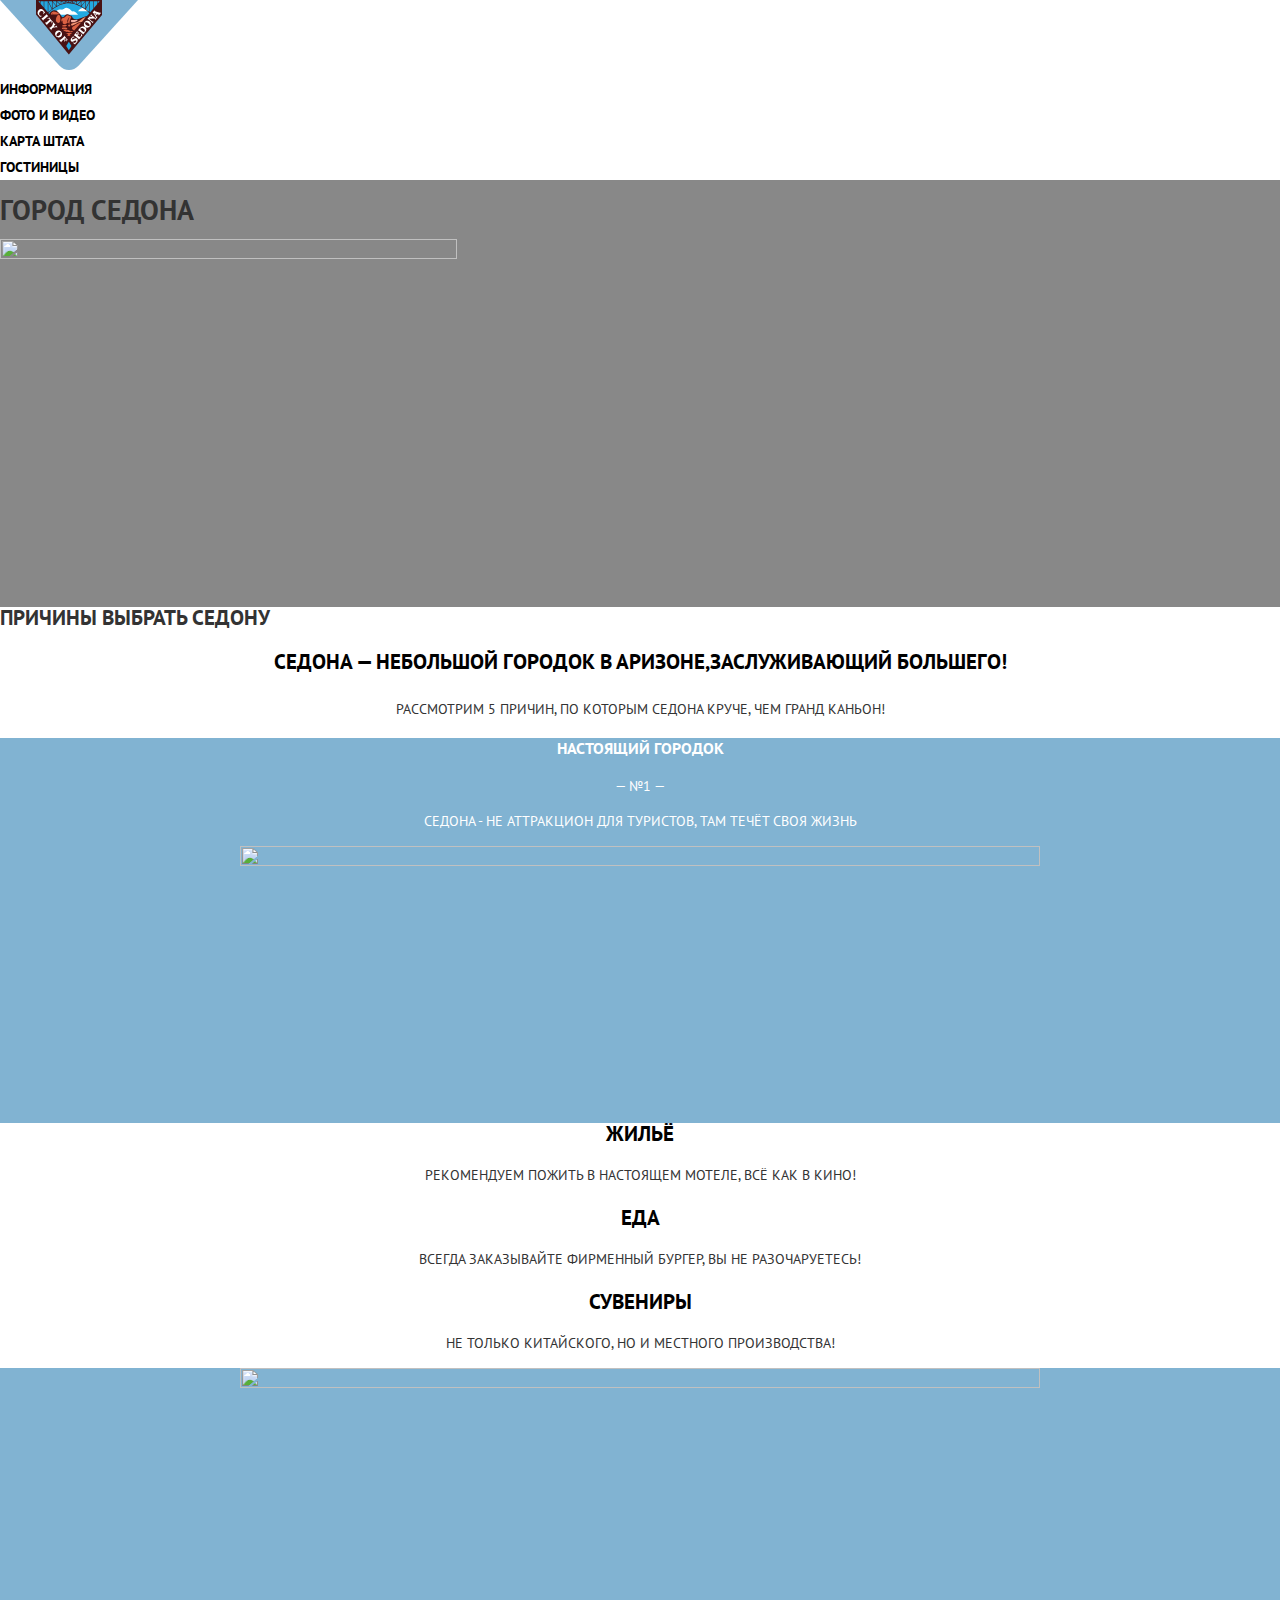
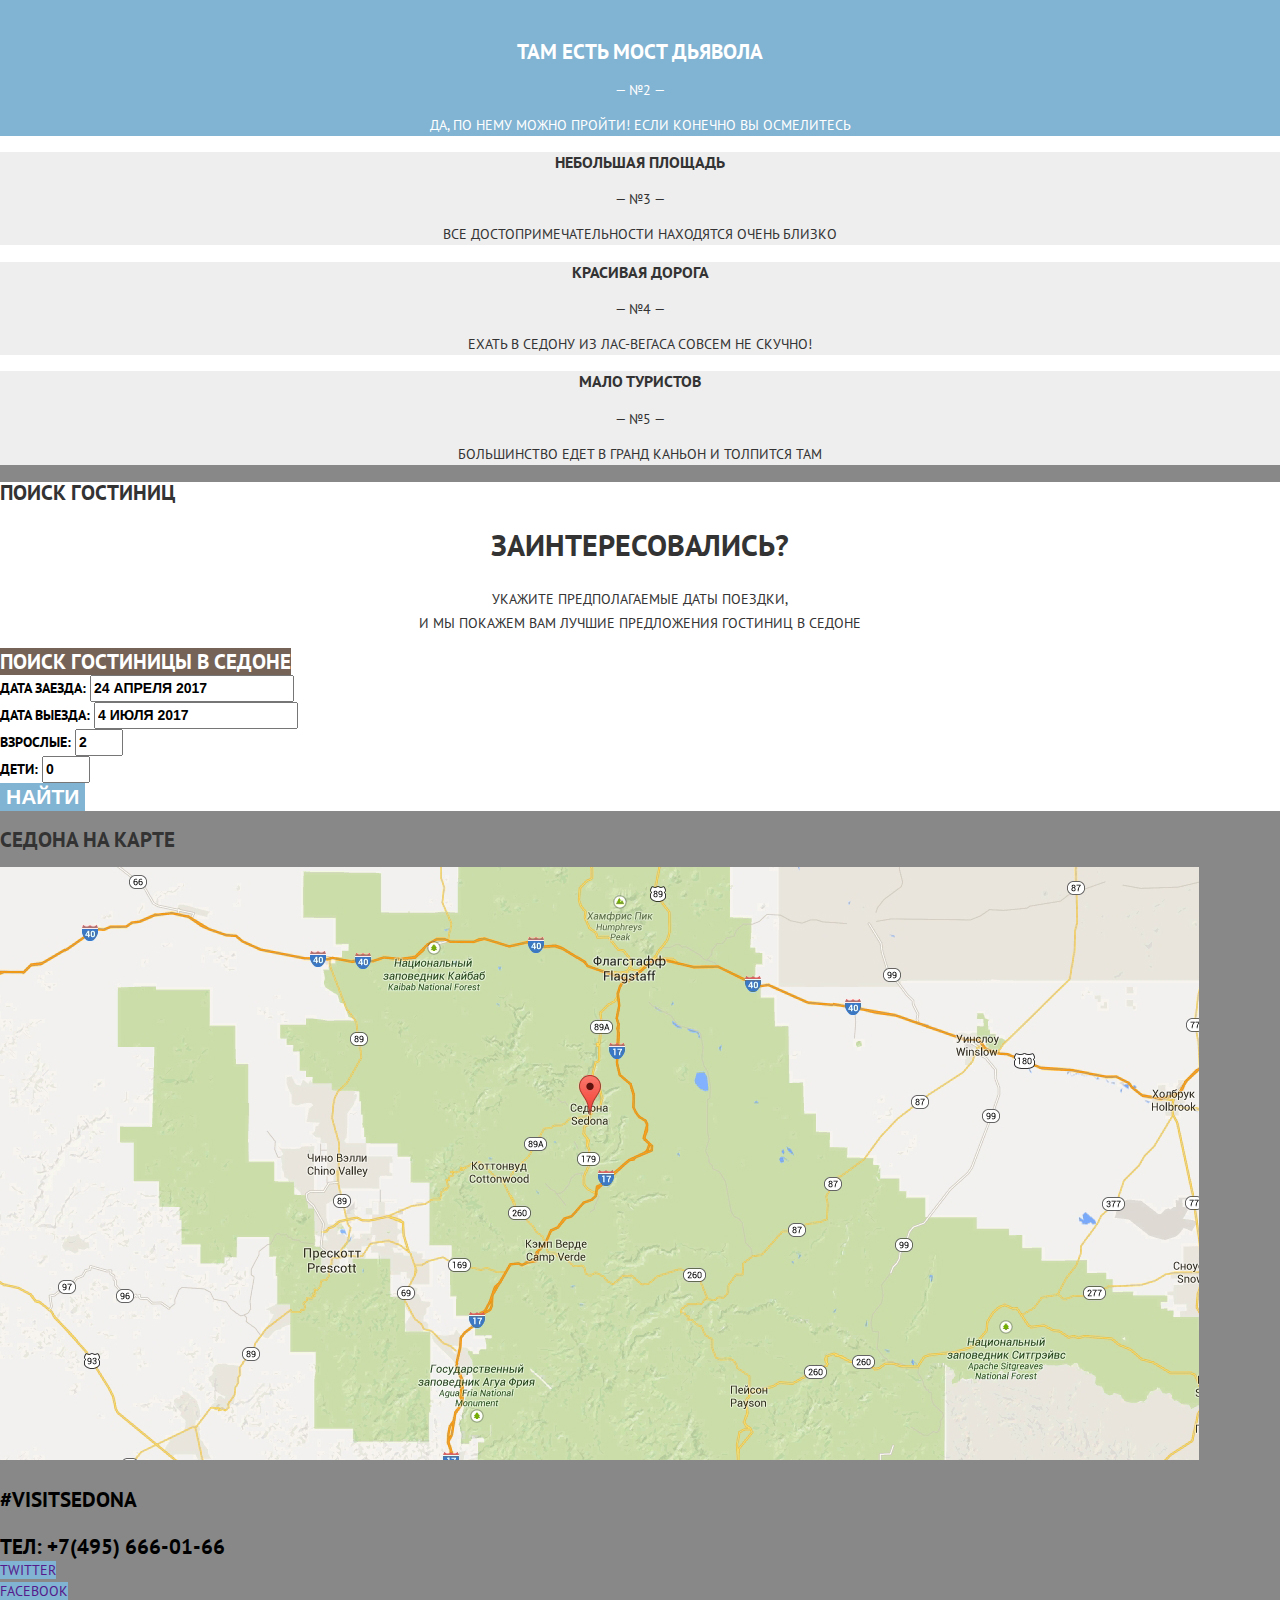
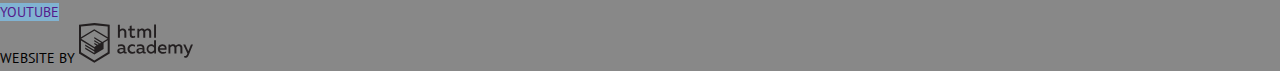
==== index.html @ 480d40ee "Init repo" ====
<!DOCTYPE html>
<html lang="ru">

<head>
  <meta charset="UTF-8">
  <meta name="viewport" content="width=device-width, initial-scale=1.0">
  <title>Sedona</title>
  <link href="https://fonts.googleapis.com/css2?family=PT+Sans:wght@400;700&display=swap" rel="stylesheet">
  <link rel="stylesheet" href="css/style.css">
</head>

<body>
  <header class="header">
    <a class="header__logo">
      <img src="img/logo.svg" width="138" height="70" alt="Sedona">
    </a>
    <nav class="main-nav">
      <ul class="main-nav__list main-nav__list--left">
        <li class="main-nav__item"><a href="#" class="main-nav__link">Информация</a></li>
        <li class="main-nav__item"><a href="#" class="main-nav__link">Фото и видео</a></li>
      </ul>
      <ul class="main-nav__list main-nav__list--right">
        <li class="main-nav__item"><a href="#" class="main-nav__link">Карта штата</a></li>
        <li class="main-nav__item"><a href="hotels.html" class="main-nav__link">Гостиницы</a></li>
      </ul>
    </nav>
  </header>
  <main>
    <section class="hero">
      <h1>Город Седона</h1>
      <img src="" width="457" height="351" alt="">
    </section>
    <section class="features">
      <h2>Причины выбрать Седону</h2>
      <p class="feature__slogan"><b>Седона — небольшой городок в Аризоне,заслуживающий большего!</b></p>
      <p class="feature__sub-slogan">Рассмотрим 5 причин, по которым Седона круче, чем гранд каньон!</p>
      <ol class="features__list">
        <li class="feature__item feature__item--blue">
          <div class="feature__descr">
            <h3 class="feature__title">Настоящий городок</h3>
            <p class="feature__text">— №1 —</p>
            <p class="feature__text">Седона - не аттракцион для туристов, там течёт своя жизнь</p>
          </div>
          <img class="feature__image" src="" width="800" height="256" alt="">
          <ul class="advantages__list">
            <li class="advantage__item">
              <h3 class="advantage__title">Жильё</h3>
              <p class="advantage__text">Рекомендуем пожить в настоящем мотеле, всё как в кино!</p>
            </li>
            <li class="advantage__item">
              <h3 class="advantage__title">Еда</h3>
              <p class="advantage__text">Всегда заказывайте фирменный бургер, вы не разочаруетесь!</p>
            </li>
            <li class="advantage__item">
              <h3 class="advantage__title">Сувениры</h3>
              <p class="advantage__text">Не только китайского, но и местного производства!</p>
            </li>
          </ul>
        </li>
        <li class="feature__item feature__item--blue">
          <img class="card__image" src="" width="800" height="256" alt="">
          <div class="card__descr">
            <h2 class="card__title">Там есть Мост дьявола</h2>
            <p class="card__text">— №2 —</p>
            <p class="card__text">Да, по нему можно пройти! Если конечно вы осмелитесь</p>
          </div>
        </li>
        <li class="feature__item feature__item--grey">
          <h3 class="card__title">небольшая площадь</h3>
          <p class="card__text">— №3 —</p>
          <p class="card__text">все достопримечательности находятся очень близко</p>
        </li>
        <li class="feature__item feature__item--grey">
          <h3 class="card__title">красивая дорога</h3>
          <p class="card__text">— №4 —</p>
          <p class="card__text">ехать в седону из лас-вегаса совсем не скучно!</p>
        </li>
        <li class="feature__item feature__item--grey">
          <h3 class="card__title">мало туристов</h3>
          <p class="card__text">— №5 —</p>
          <p class="card__text">большинство едет в гранд каньон и толпится там</p>
        </li>
      </ol>
    </section>
    <section class="search">
      <h2>Поиск гостиниц</h2>
      <p class="search__title"><b>Заинтересовались?</b></p>
      <p class="search__text">
        Укажите предполагаемые даты поездки, <br>
        и мы покажем вам лучшие предложения гостиниц в седоне
      </p>
      <a class="button button--search button--brown" href="">ПОИСК ГОСТИНИЦЫ В седоне</a>
      <form class="search__form" action="/">
        <div class="search__row">
          <label class="search__label" for="arrive">Дата заезда:</label>
          <input class="search__field" type="text" name="arrive" id="date-arrive" placeholder="24 апреля 2017">
        </div>
        <div class="search__row">
          <label class="search__label" for="departure">Дата выезда:</label>
          <input class="search__field" type="text" name="date-departure" id="departure" placeholder="4 июля 2017">
        </div>
        <div class="search__row">
          <div class="search__alder">
            <label class="search__label" for="alder">Взрослые:</label>
            <input class="search__field" type="number" name="count-alder" id="alder" min="0" max="5" value="2">
          </div>
          <div class="search__child">
            <label class="search__label" for="child">Дети:</label>
            <input class="search__field" type="number" name="count-child" id="child" min="0" max="5" value="0">
          </div>
        </div>
        <button class="button button--submit button--blue" type="submit">НАЙТИ</button>
      </form>
    </section>
    <section class="map">
      <h2>Седона на карте</h2>
      <img src="img/map.jpg" width="1199" height="593" alt="Седона на карте">
    </section>
  </main>
  <footer class="footer">
    <div class="contacts">
      <p>#visitSEDONA</p>
      <a class="contact__phone" href="tel:+74956660166">ТЕЛ: +7(495) 666-01-66</a>
    </div>
    <ul class="social">
      <li class="social__item"><a href="" class="social__link">Twitter</a></li>
      <li class="social__item"><a href="" class="social__link">Facebook</a></li>
      <li class="social__item"><a href="" class="social__link">Youtube</a></li>
    </ul>
    <div class="copyright">
      <span>Website by</span>
      <a href="https://htmlacademy.ru">
        <img src="img/logo-htmlacademy.svg" width="114" height="40" alt="HTML Академия">
      </a>
    </div>
  </footer>
</body>

</html>
---- css/style.css ----
:root {
    --basic-black: #000000;
    --basic-dark: #333333;
    --basic-white: #ffffff;
    --basic-blue: #81B3D2;
    --basic-grey: #eeeeee;
    --basic-light-grey: #f2f2f2;
    --basic-dark-grey: #888888;
    --basic-darken-grey: #666666;
    --basic-brown: #766357;

    --hover-brown: #604E43;
    --active-brown: #503E33;
    --hover-blue: #669EC0;
    --active-blue: #5496BD;

    --sort-grey: #CACACA;

    --opacity-white: rgba(255, 255, 255, 0.3)
}

body {
    min-width: 1200px;
    margin: 0;
    padding: 0;
    font-family: "PT Sans", sans-serif;
    font-weight: normal;
    font-size: 14px;
    line-height: 21px;
    text-transform: uppercase;
    background-color: var(--basic-dark-grey);
    color: var(--basic-dark);
}

a {
    text-decoration: none;
  }

  img {
    max-width: 100%;
    height: auto;
}

.header {
  background-color: var(--basic-white);
}

.main-nav {
  font-weight: bold;
  line-height: 26px;
}

.main-nav__list {
  margin: 0;
  padding: 0;
  list-style: none;
}

.main-nav__link {
  color: var(--basic-black);
}

.main-nav__link:hover {
  color: var(--basic-blue);
}

.main-nav__link:active {
  color: var(--basic-black);
  opacity: 0.3;
}

.main-nav__link--active {
  color: var(--basic-brown);
}

.features {
  background-color: var(--basic-white);
}

.feature__slogan {
  font-size: 21px;
  line-height: 26px;
  color: var(--basic-black);
  text-align: center;
}

.feature__sub-slogan {
  line-height: 26px;
  text-align: center;
}

.features__list {
  margin: 0;
  padding: 0;
  list-style: none;
  text-align: center;
}

.feature__item--blue {
  background-color: var(--basic-blue);
  color: var(--basic-white);
}

.advantages__list {
  margin: 0;
  padding: 0;
  list-style: none;
  background-color: var(--basic-white);
  text-align: center;
}

.advantage__title {
  font-weight: bold;
  font-size: 21px;
  line-height: 21px;
  color: var(--basic-black);
}

.advantage__text {
  color: var(--basic-dark);
}

.feature__item--grey {
  background-color: var(--basic-grey);
}

.search {
  background-color: var(--basic-white);
}

.search__title {
  font-size: 30px;
  font-weight: bold;
  font-size: 30px;
  line-height: 24px;
  text-align: center;
}

.search__text {
  line-height: 24px;
  text-align: center;
}

.button {
  font-weight: bold;
  color: var(--basic-white);
  border: none;
  cursor: pointer;
}

.button--search,
.button--submit {
  font-size: 21px;
  line-height: 26px;
}


.button--brown {
  background-color: var(--basic-brown);
}

.button--brown:hover {
  background-color: var(--hover-brown);
}

.button--brown:active {
  background-color: var(--active-brown);
  color: var(--opacity-white);
}

.button--blue {
  background-color: var(--basic-blue);
}

.button--blue:hover {
  background-color: var(--hover-blue);
}

.button--blue:active {
  background-color: var(--active-blue);
  color: var(--opacity-white);
}

.contacts {
  font-size: 21px;
  font-weight: bold;
  line-height: 26px;
  color: var(--basic-black);
}

.contact__phone {
  color: inherit;
}

.contact__phone:hover {
  color: var(--basic-blue);
}

.contact__phone:active {
  opacity: 0.3;
}

.social {
  margin: 0;
  padding: 0;
  list-style: none;
}

.social__link {
  background-color: var(--basic-blue);
}

.social__link:hover {
  background-color: var(--hover-blue);
}

.social__link:active {
  background-color: var(--active-blue);
}

.copyright {
  line-height: 26px;
  color: var(--basic-black)
}

.filter__field {
  margin: 0;
  padding: 0;
  border: none;
  color: var(--basic-white);
}

.filter__title {
  font-size: 16px;
  font-weight: bold;
}

.filter__list {
  margin: 0;
  padding: 0;
  list-style: none;
}

.filter__button {
  font: inherit;
  background: transparent;
  border: 2px solid currentColor;
  border-radius: 2px;
  text-transform: uppercase;
  color: var(--basic-white);
}

.sort {
  font-size: 12px;
  line-height: 18px;
  color: var(--basic-black);
}

.sort__result {
  font-size: 21px;
  font-weight: bold;
  line-height: 26px;
}

.sort-title {
  font-size: 12px;
  line-height: 18px;
}

.sort__list {
  margin: 0;
  padding: 0;
  list-style: none;
}

.sort__link {
  opacity: 0.3;
  color: var(--basic-black);
  border-bottom: 1px dashed var(--basic-blue);
}

.sort__link--active {
  border: none;
  color: var(--basic-blue);
  opacity: 1;
}

.sort__link:hover:not(.sort__link--active) {
  color: var(--basic-blue);
  opacity: 1;
}

.sort__link:active:not(.sort__link--active) {
  border: none;
  color: var(--basic-black);
  opacity: 1;
}

price-sort__link {
  cursor: pointer;
}

.price-sort__link--down {
  border-left: 5px solid transparent;
  border-right: 5px solid transparent;
  border-top: 10px solid var(--basic-grey);
}

.price-sort__link--up {
  border-left: 5px solid transparent;
  border-right: 5px solid transparent;
  border-bottom: 10px solid var(--basic-grey);
}

.price-sort__link--down:hover:not(.price-sort__link--active),
.price-sort__link--up:hover:not(.price-sort__link--active) {
  border-bottom-color: var(--basic-black);
  border-top-color: var(--basic-black);
}

.price-sort__link--down:active:not(.price-sort__link--active),
.price-sort__link--up:active:not(.price-sort__link--active) {
  border-bottom-color: var(--basic-blue);
  border-top-color: var(--basic-blue);
}

.price-sort__link--active {
  border-bottom-color: var(--basic-blue);
  border-top-color: var(--basic-blue);
}

.hotels__list {
  margin: 0;
  padding: 0;
  list-style: none;
}

.hotel__title {
  margin: 0;
  margin-bottom: 7px;
  font-size: 21px;
  line-height: 26px;
  color: var(--basic-black);
}

.hotel__link {
  color: inherit;
}

.hotel__link:hover {
  color: var(--basic-blue);
}

.hotel__link:active {
  color: var(--basic-black);
  opacity: 0.3;
}

.hotel__rating-number {
  background-color: var(--basic-light-grey);
  color: var(--basic-darken-grey);
}

.search__label {
  font-weight: bold;
  color: var(--basic-black);
}

.search__field,
.search__field::placeholder {
  font-size: 14px;
  line-height: 21px;
  font-weight: bold;
  text-transform: uppercase;
  color: var(--basic-black);
  opacity: 1;
}
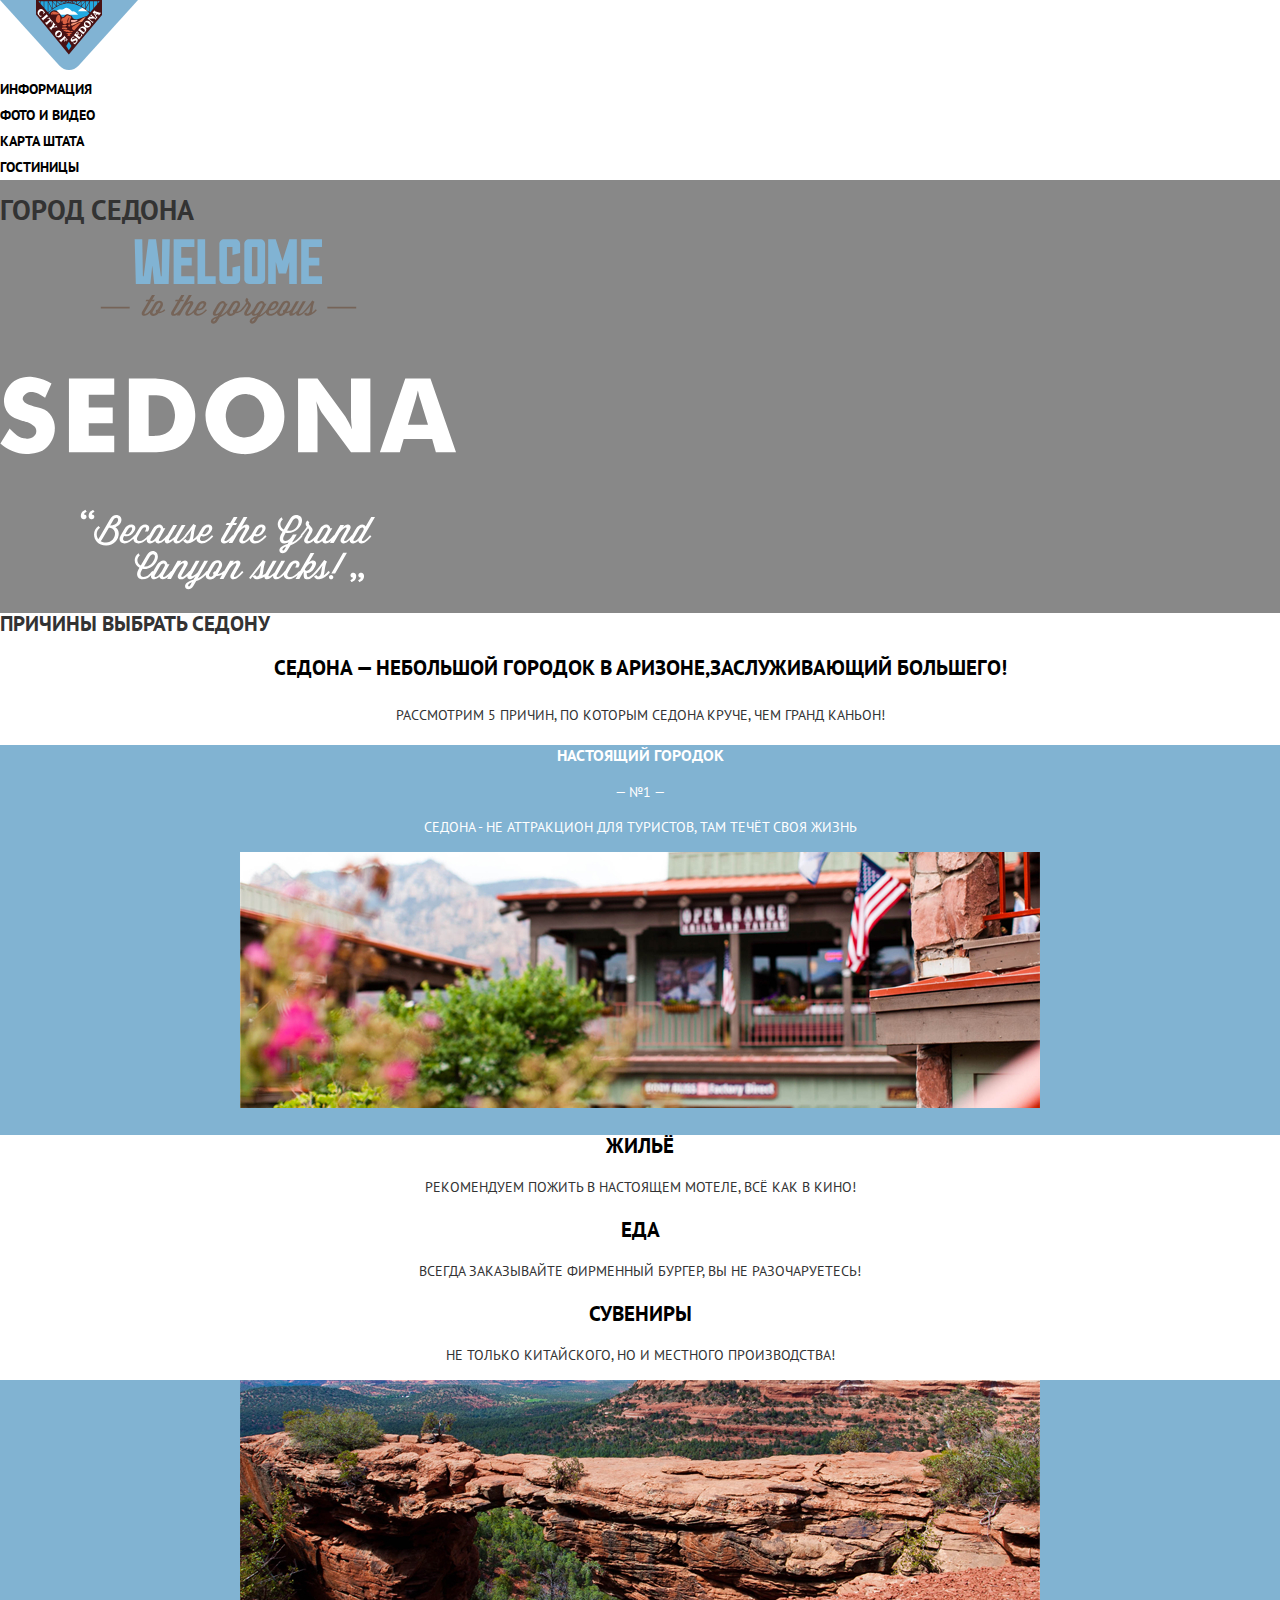
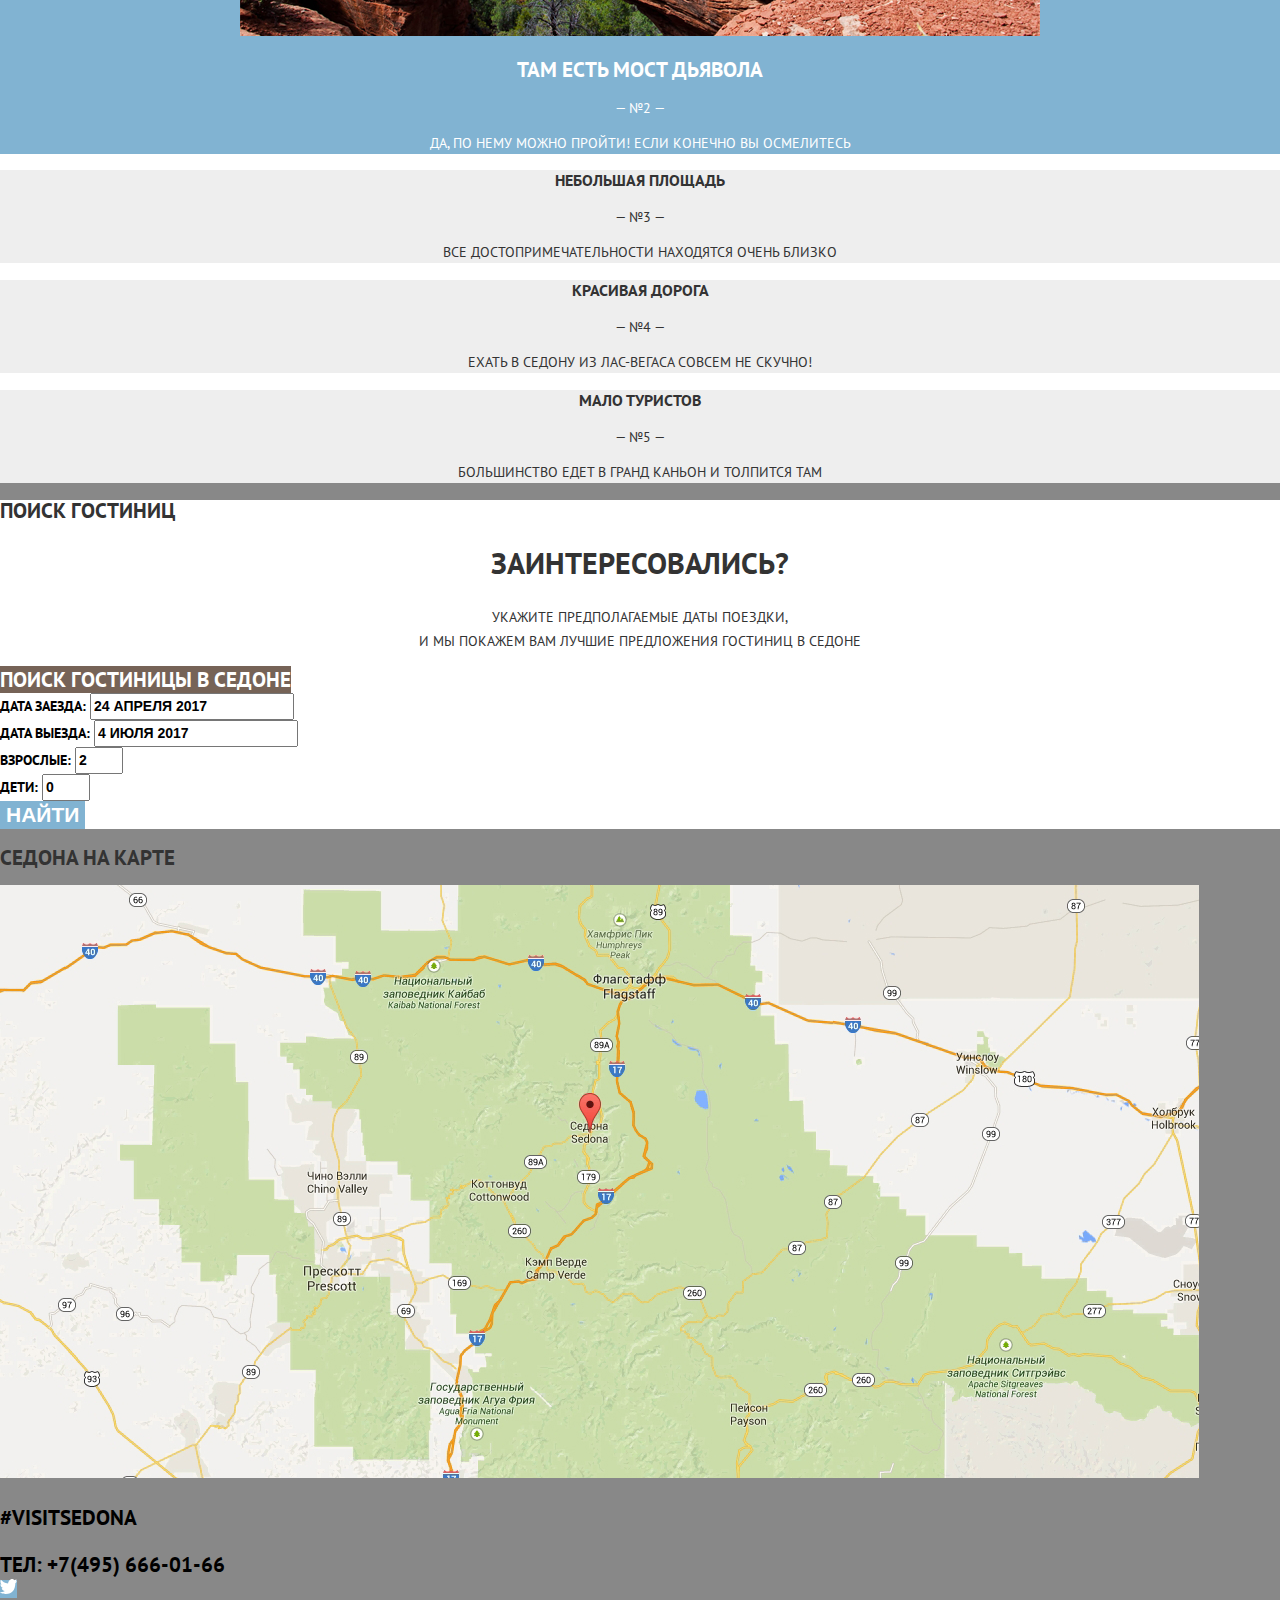
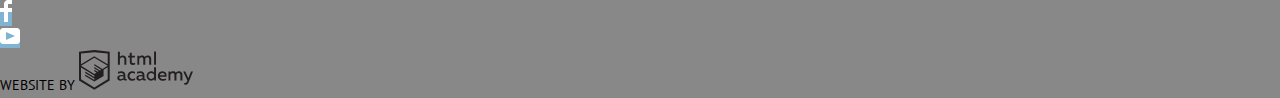
==== commit 2e227f91: "Add content images" ====
--- a/index.html
+++ b/index.html
@@ -26,10 +26,10 @@
     </nav>
   </header>
   <main>
-    <section class="hero">
-      <h1>Город Седона</h1>
-      <img src="" width="457" height="351" alt="">
-    </section>
+    <h1>Город Седона</h1>
+    <div class="hero">
+      <img src="img/welcome.svg" width="457" height="351" alt="Welcome to the gorgeous Sedona. Because the Grand Canyon sucks!">
+    </div>
     <section class="features">
       <h2>Причины выбрать Седону</h2>
       <p class="feature__slogan"><b>Седона — небольшой городок в Аризоне,заслуживающий большего!</b></p>
@@ -41,7 +41,7 @@
             <p class="feature__text">— №1 —</p>
             <p class="feature__text">Седона - не аттракцион для туристов, там течёт своя жизнь</p>
           </div>
-          <img class="feature__image" src="" width="800" height="256" alt="">
+          <img class="feature__image" src="img/features-1.jpg" width="800" height="256" alt="Здания города Седоны на фоне гор.">
           <ul class="advantages__list">
             <li class="advantage__item">
               <h3 class="advantage__title">Жильё</h3>
@@ -58,7 +58,7 @@
           </ul>
         </li>
         <li class="feature__item feature__item--blue">
-          <img class="card__image" src="" width="800" height="256" alt="">
+          <img class="card__image" src="img/features-2.jpg" width="800" height="256" alt="Опасный мост каньена на большой высоте.">
           <div class="card__descr">
             <h2 class="card__title">Там есть Мост дьявола</h2>
             <p class="card__text">— №2 —</p>
@@ -123,9 +123,9 @@
       <a class="contact__phone" href="tel:+74956660166">ТЕЛ: +7(495) 666-01-66</a>
     </div>
     <ul class="social">
-      <li class="social__item"><a href="" class="social__link">Twitter</a></li>
-      <li class="social__item"><a href="" class="social__link">Facebook</a></li>
-      <li class="social__item"><a href="" class="social__link">Youtube</a></li>
+      <li class="social__item"><a href="#" class="social__link"><img src="img/icon-twitter.svg" width="17" height="15" alt="Link to Twiiter"></a></li>
+      <li class="social__item"><a href="#" class="social__link"><img src="img/icon-facebook.svg" width="12" height="22" alt="Link to Facebook"></a></li>
+      <li class="social__item"><a href="#" class="social__link"><img src="img/icon-youtube.svg" width="20" height="16" alt="Link to Youtube"></a></li>
     </ul>
     <div class="copyright">
       <span>Website by</span>
--- a/css/style.css
+++ b/css/style.css
@@ -18,6 +18,8 @@
 
     --opacity-white: rgba(255, 255, 255, 0.3)
 }
+
+/* Global parametrs */
 
 body {
     min-width: 1200px;
@@ -41,6 +43,8 @@
     height: auto;
 }
 
+/* Main page */
+
 .header {
   background-color: var(--basic-white);
 }
@@ -329,6 +333,9 @@
   border-top-color: var(--basic-blue);
 }
 
+
+/* Hotel page */
+
 .hotels__list {
   margin: 0;
   padding: 0;
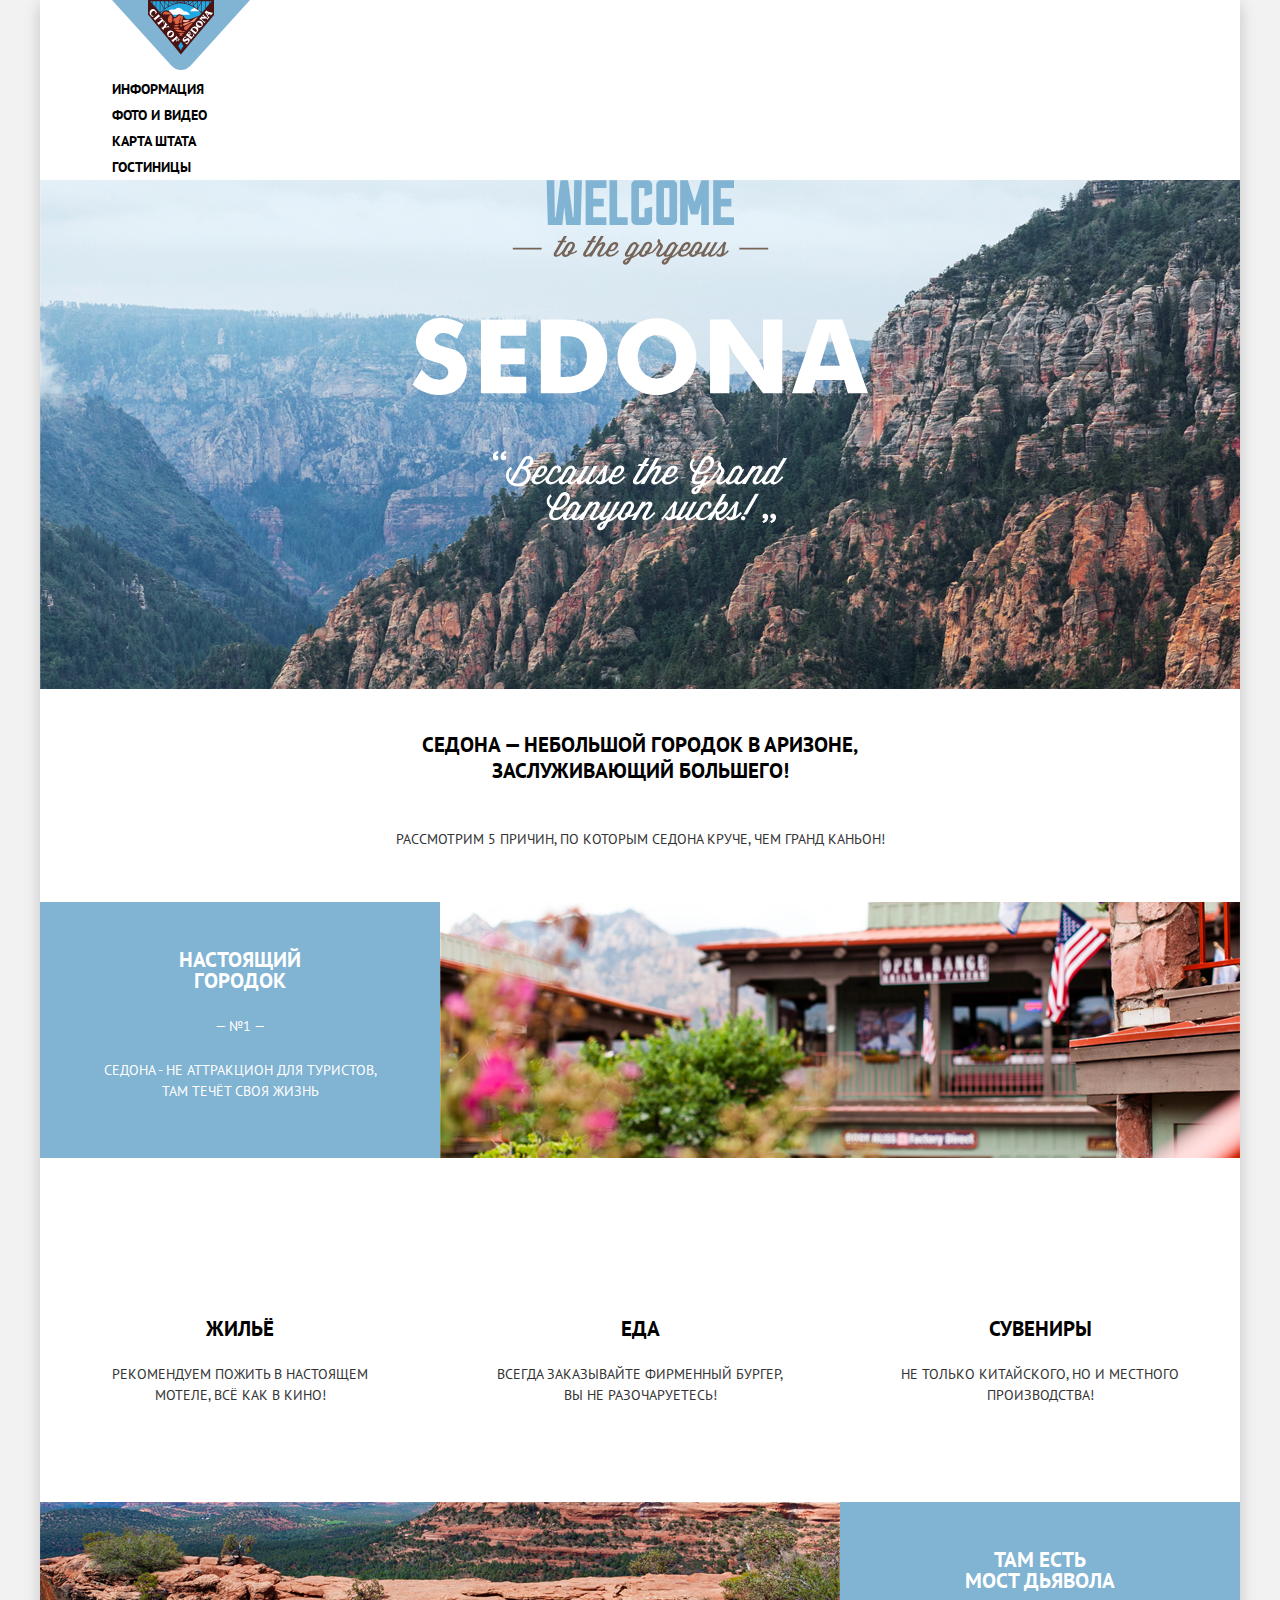
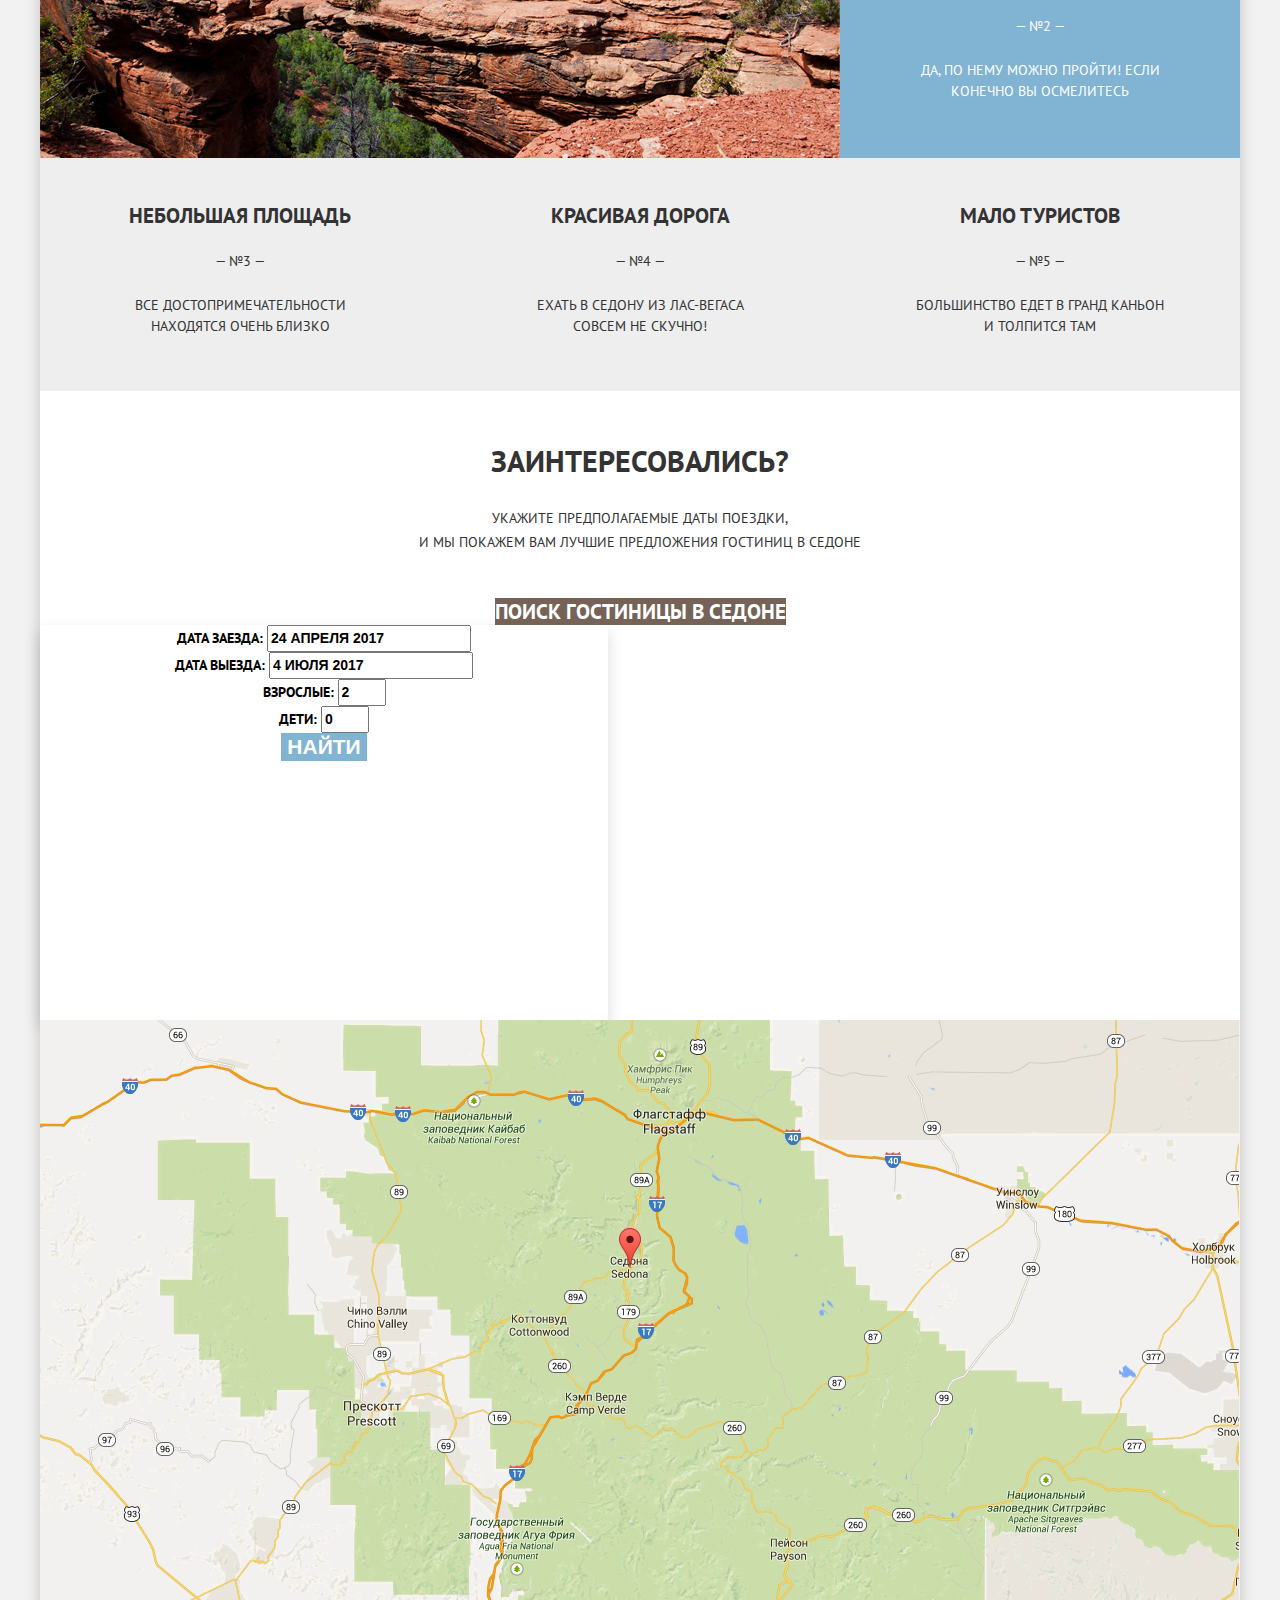
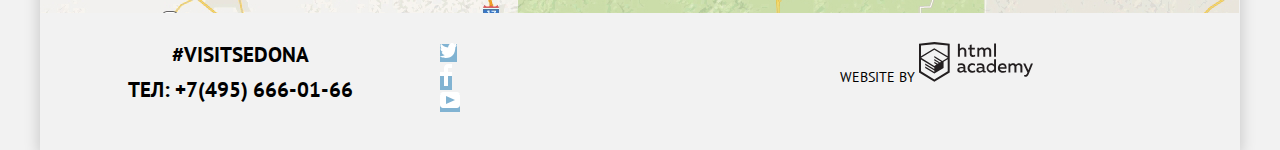
==== commit 6eb5187a: "Add grid layout" ====
--- a/index.html
+++ b/index.html
@@ -1,5 +1,5 @@
 <!DOCTYPE html>
-<html lang="ru">
+<html class="page" lang="ru">
 
 <head>
   <meta charset="UTF-8">
@@ -9,131 +9,141 @@
   <link rel="stylesheet" href="css/style.css">
 </head>
 
-<body>
-  <header class="header">
-    <a class="header__logo">
-      <img src="img/logo.svg" width="138" height="70" alt="Sedona">
-    </a>
-    <nav class="main-nav">
-      <ul class="main-nav__list main-nav__list--left">
-        <li class="main-nav__item"><a href="#" class="main-nav__link">Информация</a></li>
-        <li class="main-nav__item"><a href="#" class="main-nav__link">Фото и видео</a></li>
+<body class="page-body">
+  <div class="page-wrapper">
+    <header class="header">
+      <div class="inner-wrapper">
+        <a class="header__logo">
+          <img src="img/logo.svg" width="138" height="70" alt="Sedona">
+        </a>
+        <nav class="main-nav">
+          <ul class="main-nav__list main-nav__list--left">
+            <li class="main-nav__item"><a href="#" class="main-nav__link">Информация</a></li>
+            <li class="main-nav__item"><a href="#" class="main-nav__link">Фото и видео</a></li>
+          </ul>
+          <ul class="main-nav__list main-nav__list--right">
+            <li class="main-nav__item"><a href="#" class="main-nav__link">Карта штата</a></li>
+            <li class="main-nav__item"><a href="hotels.html" class="main-nav__link">Гостиницы</a></li>
+          </ul>
+        </nav>
+      </div>
+    </header>
+    <main>
+      <h1 class="visually-hidden">Город Седона</h1>
+      <div class="hero">
+        <img src="img/welcome.svg" width="457" height="351"
+          alt="Welcome to the gorgeous Sedona. Because the Grand Canyon sucks!">
+      </div>
+      <section class="features">
+        <h2 class="visually-hidden">Причины выбрать Седону</h2>
+        <p class="feature__slogan"><b>Седона — небольшой городок в Аризоне, <br> заслуживающий большего!</b></p>
+        <p class="feature__sub-slogan">Рассмотрим 5 причин, по которым Седона круче, чем гранд каньон!</p>
+        <ol class="features__list">
+          <li class="feature__item feature__item--blue feature__item--big">
+            <div class="feature__descr">
+              <h3 class="feature__title">Настоящий <br> городок</h3>
+              <p class="feature__text">— №1 —</p>
+              <p class="feature__text">Седона - не аттракцион для туристов, там течёт своя жизнь</p>
+            </div>
+            <img class="feature__image" src="img/features-1.jpg" width="800" height="256"
+              alt="Здания города Седоны на фоне гор.">
+            <ul class="advantages__list">
+              <li class="advantage__item">
+                <h3 class="advantage__title">Жильё</h3>
+                <p class="advantage__text">Рекомендуем пожить в настоящем мотеле, всё как в кино!</p>
+              </li>
+              <li class="advantage__item">
+                <h3 class="advantage__title">Еда</h3>
+                <p class="advantage__text">Всегда заказывайте фирменный бургер, вы не разочаруетесь!</p>
+              </li>
+              <li class="advantage__item">
+                <h3 class="advantage__title">Сувениры</h3>
+                <p class="advantage__text">Не только китайского, но и местного производства!</p>
+              </li>
+            </ul>
+          </li>
+          <li class="feature__item feature__item--blue feature__item--medium">
+            <img class="feature__image" src="img/features-2.jpg" width="800" height="256"
+              alt="Опасный мост каньена на большой высоте.">
+            <div class="feature__descr">
+              <h2 class="feature__title">Там есть <br> Мост дьявола</h2>
+              <p class="feature__text">— №2 —</p>
+              <p class="feature__text">Да, по нему можно пройти! Если конечно вы осмелитесь</p>
+            </div>
+          </li>
+          <li class="feature__item feature__item--grey">
+            <h3 class="feature__title">небольшая площадь</h3>
+            <p class="feature__text">— №3 —</p>
+            <p class="feature__text">все достопримечательности находятся очень близко</p>
+          </li>
+          <li class="feature__item feature__item--grey">
+            <h3 class="feature__title">красивая дорога</h3>
+            <p class="feature__text">— №4 —</p>
+            <p class="feature__text">ехать в седону из лас-вегаса совсем не скучно!</p>
+          </li>
+          <li class="feature__item feature__item--grey">
+            <h3 class="feature__title">мало туристов</h3>
+            <p class="feature__text">— №5 —</p>
+            <p class="feature__text">большинство едет в гранд каньон и толпится там</p>
+          </li>
+        </ol>
+      </section>
+      <section class="search">
+        <h2 class="visually-hidden">Поиск гостиниц</h2>
+        <p class="search__title"><b>Заинтересовались?</b></p>
+        <p class="search__text">
+          Укажите предполагаемые даты поездки, <br>
+          и мы покажем вам лучшие предложения гостиниц в седоне
+        </p>
+        <a class="button button--search button--brown" href="">ПОИСК ГОСТИНИЦЫ В седоне</a>
+        <form class="search__form" action="/">
+          <div class="search__row">
+            <label class="search__label" for="arrive">Дата заезда:</label>
+            <input class="search__field" type="text" name="date-arrive" id="arrive" placeholder="24 апреля 2017">
+          </div>
+          <div class="search__row">
+            <label class="search__label" for="departure">Дата выезда:</label>
+            <input class="search__field" type="text" name="date-departure" id="departure" placeholder="4 июля 2017">
+          </div>
+          <div class="search__row">
+            <div class="search__alder">
+              <label class="search__label" for="alder">Взрослые:</label>
+              <input class="search__field" type="number" name="count-alder" id="alder" min="0" max="5" value="2">
+            </div>
+            <div class="search__child">
+              <label class="search__label" for="child">Дети:</label>
+              <input class="search__field" type="number" name="count-child" id="child" min="0" max="5" value="0">
+            </div>
+          </div>
+          <button class="button button--submit button--blue" type="submit">НАЙТИ</button>
+        </form>
+      </section>
+      <section class="map">
+        <h2 class="visually-hidden">Седона на карте</h2>
+        <img src="img/map.jpg" width="1199" height="593" alt="Седона на карте">
+      </section>
+    </main>
+    <footer class="footer">
+      <div class="contacts">
+        <p class="contacts_soc-tag">#visitSEDONA</p>
+        <a class="contact__phone" href="tel:+74956660166">ТЕЛ: +7(495) 666-01-66</a>
+      </div>
+      <ul class="social">
+        <li class="social__item"><a href="#" class="social__link"><img src="img/icon-twitter.svg" width="17" height="15"
+              alt="Link to Twiiter"></a></li>
+        <li class="social__item"><a href="#" class="social__link"><img src="img/icon-facebook.svg" width="12"
+              height="22" alt="Link to Facebook"></a></li>
+        <li class="social__item"><a href="#" class="social__link"><img src="img/icon-youtube.svg" width="20" height="16"
+              alt="Link to Youtube"></a></li>
       </ul>
-      <ul class="main-nav__list main-nav__list--right">
-        <li class="main-nav__item"><a href="#" class="main-nav__link">Карта штата</a></li>
-        <li class="main-nav__item"><a href="hotels.html" class="main-nav__link">Гостиницы</a></li>
-      </ul>
-    </nav>
-  </header>
-  <main>
-    <h1>Город Седона</h1>
-    <div class="hero">
-      <img src="img/welcome.svg" width="457" height="351" alt="Welcome to the gorgeous Sedona. Because the Grand Canyon sucks!">
-    </div>
-    <section class="features">
-      <h2>Причины выбрать Седону</h2>
-      <p class="feature__slogan"><b>Седона — небольшой городок в Аризоне,заслуживающий большего!</b></p>
-      <p class="feature__sub-slogan">Рассмотрим 5 причин, по которым Седона круче, чем гранд каньон!</p>
-      <ol class="features__list">
-        <li class="feature__item feature__item--blue">
-          <div class="feature__descr">
-            <h3 class="feature__title">Настоящий городок</h3>
-            <p class="feature__text">— №1 —</p>
-            <p class="feature__text">Седона - не аттракцион для туристов, там течёт своя жизнь</p>
-          </div>
-          <img class="feature__image" src="img/features-1.jpg" width="800" height="256" alt="Здания города Седоны на фоне гор.">
-          <ul class="advantages__list">
-            <li class="advantage__item">
-              <h3 class="advantage__title">Жильё</h3>
-              <p class="advantage__text">Рекомендуем пожить в настоящем мотеле, всё как в кино!</p>
-            </li>
-            <li class="advantage__item">
-              <h3 class="advantage__title">Еда</h3>
-              <p class="advantage__text">Всегда заказывайте фирменный бургер, вы не разочаруетесь!</p>
-            </li>
-            <li class="advantage__item">
-              <h3 class="advantage__title">Сувениры</h3>
-              <p class="advantage__text">Не только китайского, но и местного производства!</p>
-            </li>
-          </ul>
-        </li>
-        <li class="feature__item feature__item--blue">
-          <img class="card__image" src="img/features-2.jpg" width="800" height="256" alt="Опасный мост каньена на большой высоте.">
-          <div class="card__descr">
-            <h2 class="card__title">Там есть Мост дьявола</h2>
-            <p class="card__text">— №2 —</p>
-            <p class="card__text">Да, по нему можно пройти! Если конечно вы осмелитесь</p>
-          </div>
-        </li>
-        <li class="feature__item feature__item--grey">
-          <h3 class="card__title">небольшая площадь</h3>
-          <p class="card__text">— №3 —</p>
-          <p class="card__text">все достопримечательности находятся очень близко</p>
-        </li>
-        <li class="feature__item feature__item--grey">
-          <h3 class="card__title">красивая дорога</h3>
-          <p class="card__text">— №4 —</p>
-          <p class="card__text">ехать в седону из лас-вегаса совсем не скучно!</p>
-        </li>
-        <li class="feature__item feature__item--grey">
-          <h3 class="card__title">мало туристов</h3>
-          <p class="card__text">— №5 —</p>
-          <p class="card__text">большинство едет в гранд каньон и толпится там</p>
-        </li>
-      </ol>
-    </section>
-    <section class="search">
-      <h2>Поиск гостиниц</h2>
-      <p class="search__title"><b>Заинтересовались?</b></p>
-      <p class="search__text">
-        Укажите предполагаемые даты поездки, <br>
-        и мы покажем вам лучшие предложения гостиниц в седоне
-      </p>
-      <a class="button button--search button--brown" href="">ПОИСК ГОСТИНИЦЫ В седоне</a>
-      <form class="search__form" action="/">
-        <div class="search__row">
-          <label class="search__label" for="arrive">Дата заезда:</label>
-          <input class="search__field" type="text" name="arrive" id="date-arrive" placeholder="24 апреля 2017">
-        </div>
-        <div class="search__row">
-          <label class="search__label" for="departure">Дата выезда:</label>
-          <input class="search__field" type="text" name="date-departure" id="departure" placeholder="4 июля 2017">
-        </div>
-        <div class="search__row">
-          <div class="search__alder">
-            <label class="search__label" for="alder">Взрослые:</label>
-            <input class="search__field" type="number" name="count-alder" id="alder" min="0" max="5" value="2">
-          </div>
-          <div class="search__child">
-            <label class="search__label" for="child">Дети:</label>
-            <input class="search__field" type="number" name="count-child" id="child" min="0" max="5" value="0">
-          </div>
-        </div>
-        <button class="button button--submit button--blue" type="submit">НАЙТИ</button>
-      </form>
-    </section>
-    <section class="map">
-      <h2>Седона на карте</h2>
-      <img src="img/map.jpg" width="1199" height="593" alt="Седона на карте">
-    </section>
-  </main>
-  <footer class="footer">
-    <div class="contacts">
-      <p>#visitSEDONA</p>
-      <a class="contact__phone" href="tel:+74956660166">ТЕЛ: +7(495) 666-01-66</a>
-    </div>
-    <ul class="social">
-      <li class="social__item"><a href="#" class="social__link"><img src="img/icon-twitter.svg" width="17" height="15" alt="Link to Twiiter"></a></li>
-      <li class="social__item"><a href="#" class="social__link"><img src="img/icon-facebook.svg" width="12" height="22" alt="Link to Facebook"></a></li>
-      <li class="social__item"><a href="#" class="social__link"><img src="img/icon-youtube.svg" width="20" height="16" alt="Link to Youtube"></a></li>
-    </ul>
-    <div class="copyright">
-      <span>Website by</span>
-      <a href="https://htmlacademy.ru">
-        <img src="img/logo-htmlacademy.svg" width="114" height="40" alt="HTML Академия">
-      </a>
-    </div>
-  </footer>
+      <div class="copyright">
+        <span>Website by</span>
+        <a href="https://htmlacademy.ru">
+          <img src="img/logo-htmlacademy.svg" width="114" height="40" alt="HTML Академия">
+        </a>
+      </div>
+    </footer>
+  </div>
 </body>
 
 </html>
--- a/css/style.css
+++ b/css/style.css
@@ -15,6 +15,7 @@
     --active-blue: #5496BD;
 
     --sort-grey: #CACACA;
+    --boder-hotel-item: #e5e5e5;
 
     --opacity-white: rgba(255, 255, 255, 0.3)
 }
@@ -30,7 +31,6 @@
     font-size: 14px;
     line-height: 21px;
     text-transform: uppercase;
-    background-color: var(--basic-dark-grey);
     color: var(--basic-dark);
 }
 
@@ -43,6 +43,42 @@
     height: auto;
 }
 
+.visually-hidden:not(:focus):not(:active), input[type="checkbox"].visually-hidden, input[type="radio"].visually-hidden {
+  position: absolute;
+  width: 1px;
+  height: 1px;
+  margin: -1px;
+  border: 0;
+  padding: 0;
+  white-space: nowrap;
+  -webkit-clip-path: inset(100%);
+  clip-path: inset(100%);
+  clip: rect(0 0 0 0);
+  overflow: hidden;
+}
+
+.page {
+  height: 100%;
+  background-color: var(--basic-light-grey);
+}
+
+.page-body {
+  min-height: 100%;
+}
+
+.page-wrapper {
+  width: 1200px;
+  margin: 0 auto;
+  display: grid;
+  grid-template-rows: auto 1fr auto;
+  box-shadow: 0px 5px 15px rgba(0, 1, 1, 0.2)
+}
+
+.inner-wrapper {
+  padding-left: 72px;
+  padding-right: 72px;
+}
+
 /* Main page */
 
 .header {
@@ -77,11 +113,26 @@
   color: var(--basic-brown);
 }
 
+/* Hero */
+
+.hero {
+  min-height: 509px;
+  background-color: #90b6d1;
+  background-image: url("../img/background-photo.jpg");
+  background-repeat: no-repeat;
+  text-align: center;
+}
+
+/* Features */
+
 .features {
+  padding-top: 43px;
   background-color: var(--basic-white);
 }
 
 .feature__slogan {
+  margin: 0;
+  margin-bottom: 42px;
   font-size: 21px;
   line-height: 26px;
   color: var(--basic-black);
@@ -89,15 +140,40 @@
 }
 
 .feature__sub-slogan {
+  margin: 0;
+  margin-bottom: 50px;
   line-height: 26px;
   text-align: center;
 }
 
 .features__list {
-  margin: 0;
-  padding: 0;
-  list-style: none;
-  text-align: center;
+  display: grid;
+  grid-template-columns: repeat(3, 1fr);
+  margin: 0;
+  padding: 0;
+  list-style: none;
+  text-align: center;
+}
+
+.feature__item--big,
+.feature__item--medium {
+  grid-column: 1 / -1;
+  display: grid;
+  grid-template-columns: repeat(3, 1fr);
+}
+
+.feature__item--medium .feature__image {
+  grid-column: 1 / span 2;
+}
+
+.feature__image {
+  grid-column: 2 / span 2;
+}
+
+.advantages__list {
+  grid-column: 1 / -1;
+  display: grid;
+  grid-template-columns: repeat(3, 1fr);
 }
 
 .feature__item--blue {
@@ -105,6 +181,38 @@
   color: var(--basic-white);
 }
 
+.feature__descr {
+  padding-top: 47px;
+  padding-bottom: 54px;
+}
+
+.feature__title {
+  margin: 0;
+  margin-bottom: 25px;
+  font-size: 21px;
+}
+
+.feature__text {
+  margin: 0;
+  margin-bottom: 23px;
+}
+
+.feature__text:last-child {
+  margin-bottom: 0;
+}
+
+.feature__descr,
+.advantage__item {
+  padding-left: 51px;
+  padding-right: 51px;
+}
+
+.feature__item--grey {
+  padding: 47px 71px 54px;
+}
+
+/* Advantages */
+
 .advantages__list {
   margin: 0;
   padding: 0;
@@ -113,7 +221,14 @@
   text-align: center;
 }
 
+.advantage__item {
+  padding-top: 160px;
+  padding-bottom: 82px;
+}
+
 .advantage__title {
+  margin: 0;
+  margin-bottom: 25px;
   font-weight: bold;
   font-size: 21px;
   line-height: 21px;
@@ -129,10 +244,14 @@
 }
 
 .search {
+  padding-top: 58px;
   background-color: var(--basic-white);
+  text-align: center;
 }
 
 .search__title {
+  margin: 0;
+  margin-bottom: 33px;
   font-size: 30px;
   font-weight: bold;
   font-size: 30px;
@@ -141,8 +260,17 @@
 }
 
 .search__text {
+  margin: 0;
+  margin-bottom: 45px;
   line-height: 24px;
   text-align: center;
+}
+
+.search__form {
+  width: 568px;
+  height: 395px;
+  background-color: var(--basic-white);
+  box-shadow: 0px 7px 15px rgba(0, 1, 1, 0.15);
 }
 
 .button {
@@ -156,8 +284,8 @@
 .button--submit {
   font-size: 21px;
   line-height: 26px;
-}
-
+  text-align: center;
+}
 
 .button--brown {
   background-color: var(--basic-brown);
@@ -185,11 +313,26 @@
   color: var(--opacity-white);
 }
 
+/* Footer */
+
+.footer {
+  display: grid;
+  grid-template-columns: repeat(3, 1fr);
+  padding-top: 23px;
+  padding-bottom: 36px;
+}
+
 .contacts {
   font-size: 21px;
   font-weight: bold;
   line-height: 26px;
-  color: var(--basic-black);
+  text-align: center;
+  color: var(--basic-black);
+}
+
+.contacts_soc-tag {
+  margin: 0;
+  margin-bottom: 9px;
 }
 
 .contact__phone {
@@ -225,6 +368,23 @@
 .copyright {
   line-height: 26px;
   color: var(--basic-black)
+}
+
+.hotels-search {
+  background-color: var(--basic-dark);
+  background-image: url("../img/filter-background.jpg");
+  background-repeat: no-repeat;
+}
+
+.filters {
+  display: grid;
+  grid-template-columns: auto auto 1fr;
+  padding-top: 27px;
+  padding-bottom: 32px;
+}
+
+.filter__field--price {
+  justify-self: end;
 }
 
 .filter__field {
@@ -255,6 +415,8 @@
 }
 
 .sort {
+  padding-top: 29px;
+  padding-bottom: 31px;
   font-size: 12px;
   line-height: 18px;
   color: var(--basic-black);
@@ -333,13 +495,20 @@
   border-top-color: var(--basic-blue);
 }
 
-
-/* Hotel page */
-
 .hotels__list {
   margin: 0;
   padding: 0;
   list-style: none;
+}
+
+.hotel__item {
+  padding-top: 24px;
+  padding-bottom: 34px;
+  border-top: 1px solid var(--boder-hotel-item);
+}
+
+.hotel__item:last-child {
+  border-bottom: 1px solid var(--boder-hotel-item);
 }
 
 .hotel__title {
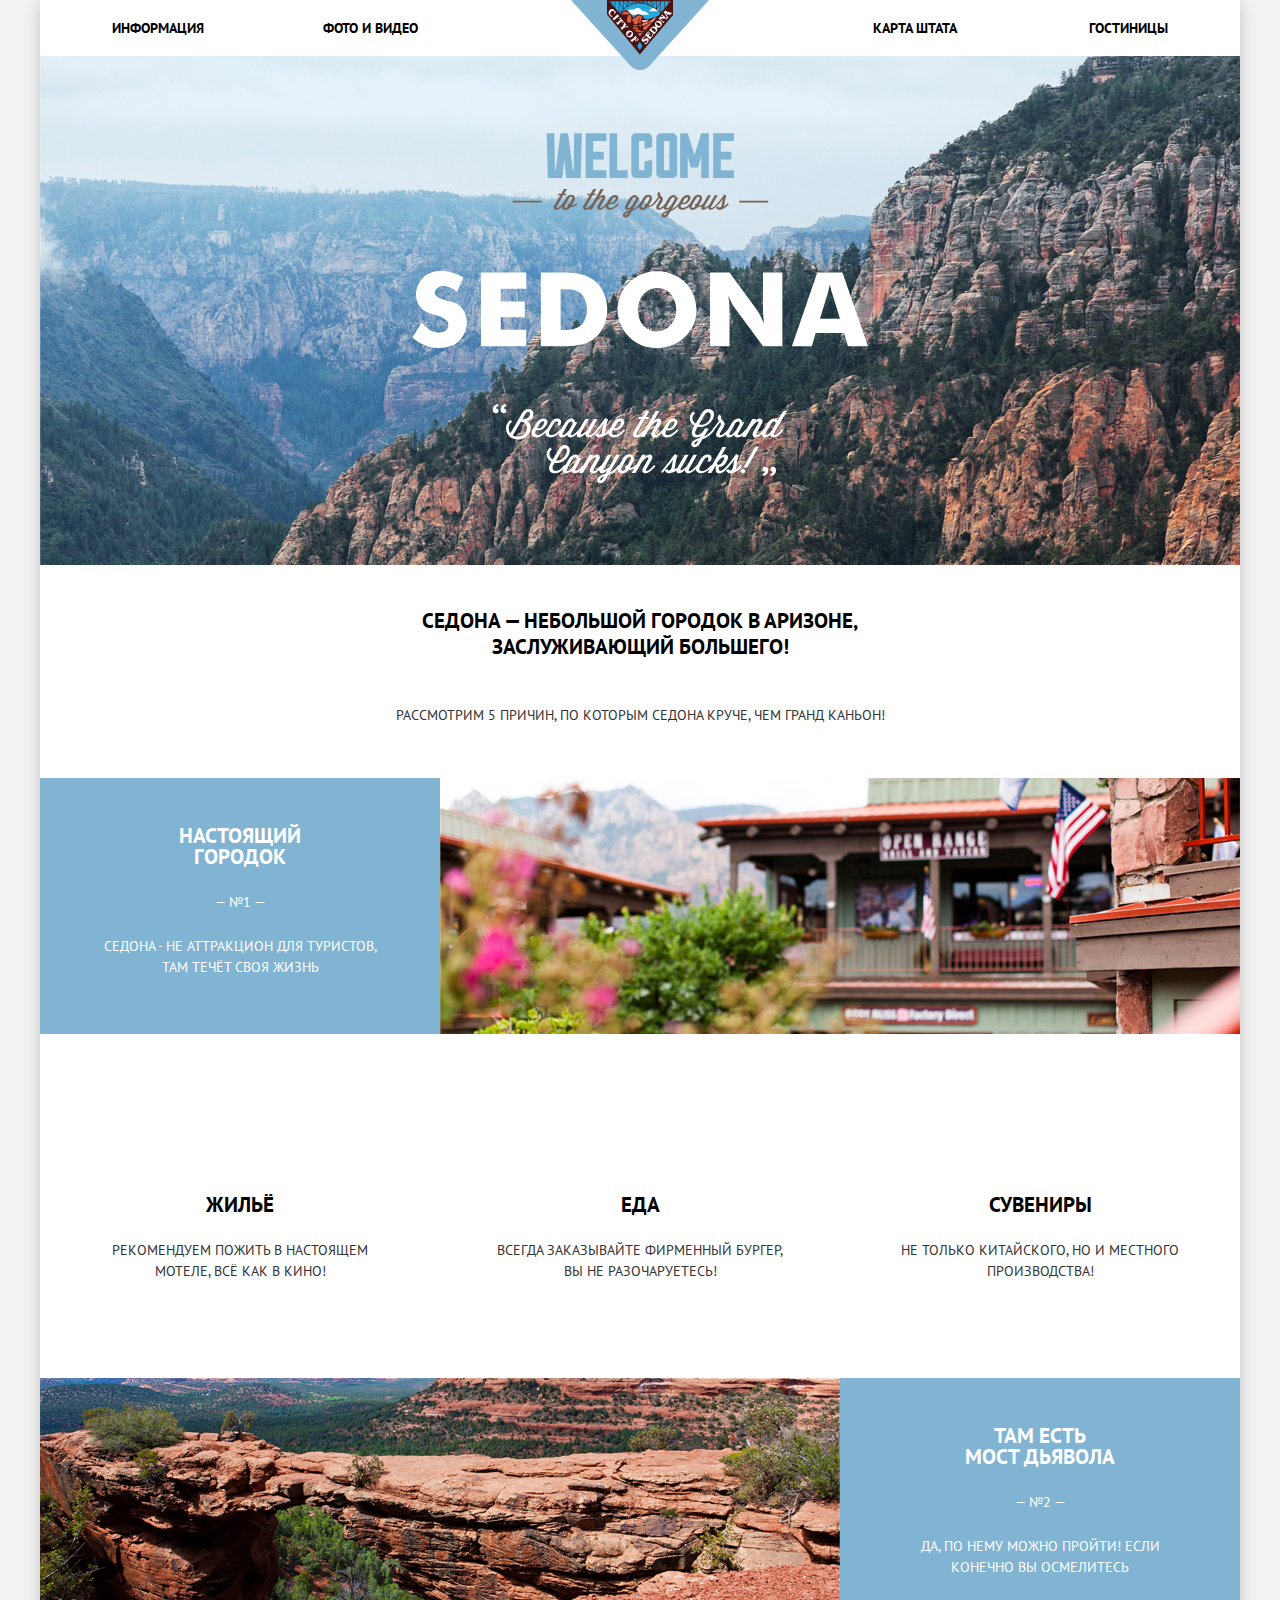
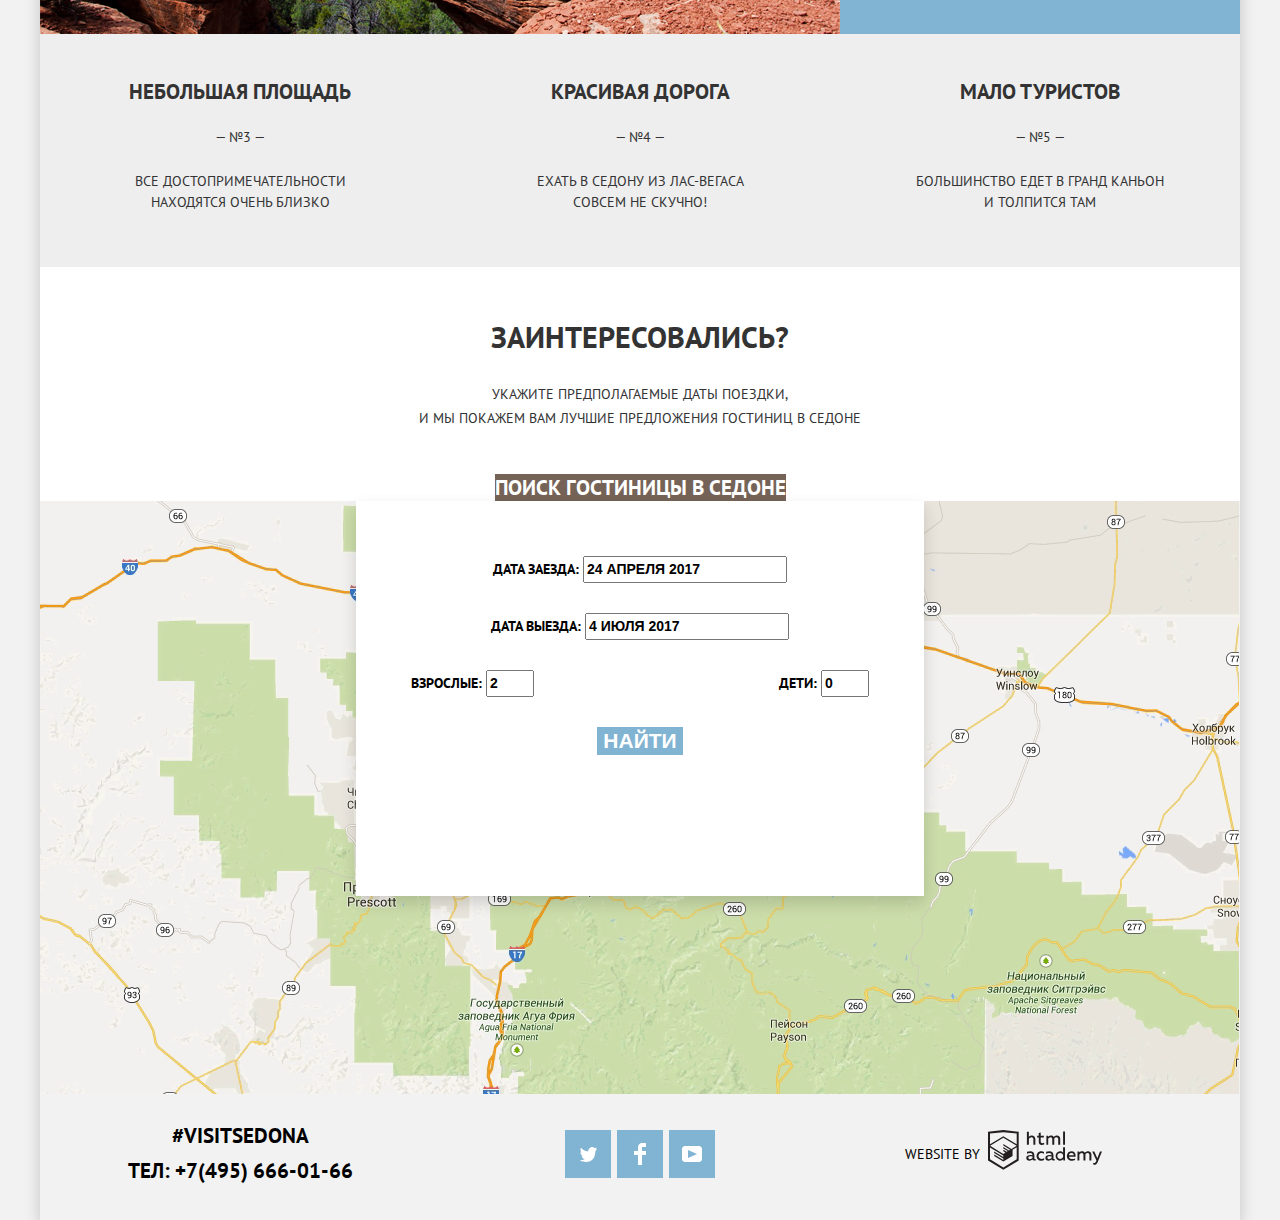
==== commit 3ae98cf7: "Add flex layout" ====
--- a/index.html
+++ b/index.html
@@ -17,11 +17,9 @@
           <img src="img/logo.svg" width="138" height="70" alt="Sedona">
         </a>
         <nav class="main-nav">
-          <ul class="main-nav__list main-nav__list--left">
+          <ul class="main-nav__list">
             <li class="main-nav__item"><a href="#" class="main-nav__link">Информация</a></li>
             <li class="main-nav__item"><a href="#" class="main-nav__link">Фото и видео</a></li>
-          </ul>
-          <ul class="main-nav__list main-nav__list--right">
             <li class="main-nav__item"><a href="#" class="main-nav__link">Карта штата</a></li>
             <li class="main-nav__item"><a href="hotels.html" class="main-nav__link">Гостиницы</a></li>
           </ul>
@@ -31,7 +29,7 @@
     <main>
       <h1 class="visually-hidden">Город Седона</h1>
       <div class="hero">
-        <img src="img/welcome.svg" width="457" height="351"
+        <img class="hero__image" src="img/welcome.svg" width="457" height="351"
           alt="Welcome to the gorgeous Sedona. Because the Grand Canyon sucks!">
       </div>
       <section class="features">
@@ -95,7 +93,7 @@
           Укажите предполагаемые даты поездки, <br>
           и мы покажем вам лучшие предложения гостиниц в седоне
         </p>
-        <a class="button button--search button--brown" href="">ПОИСК ГОСТИНИЦЫ В седоне</a>
+        <a class="button button--search button--brown" href="">Поиск Гостиницы в седоне</a>
         <form class="search__form" action="/">
           <div class="search__row">
             <label class="search__label" for="arrive">Дата заезда:</label>
@@ -105,7 +103,7 @@
             <label class="search__label" for="departure">Дата выезда:</label>
             <input class="search__field" type="text" name="date-departure" id="departure" placeholder="4 июля 2017">
           </div>
-          <div class="search__row">
+          <div class="search__row search__row--capacity">
             <div class="search__alder">
               <label class="search__label" for="alder">Взрослые:</label>
               <input class="search__field" type="number" name="count-alder" id="alder" min="0" max="5" value="2">
@@ -128,18 +126,38 @@
         <p class="contacts_soc-tag">#visitSEDONA</p>
         <a class="contact__phone" href="tel:+74956660166">ТЕЛ: +7(495) 666-01-66</a>
       </div>
-      <ul class="social">
-        <li class="social__item"><a href="#" class="social__link"><img src="img/icon-twitter.svg" width="17" height="15"
-              alt="Link to Twiiter"></a></li>
-        <li class="social__item"><a href="#" class="social__link"><img src="img/icon-facebook.svg" width="12"
-              height="22" alt="Link to Facebook"></a></li>
-        <li class="social__item"><a href="#" class="social__link"><img src="img/icon-youtube.svg" width="20" height="16"
-              alt="Link to Youtube"></a></li>
+      <ul class="social__list">
+        <li class="social__item">
+          <a href="#" class="social__link">
+            <span class="visually-hidden">Sedona at Twiiter</span>
+            <svg width="17" height="16" viewBox="0 0 17 16" fill="none" xmlns="http://www.w3.org/2000/svg">
+              <path d="M10.95 1.14409C12.635 0.648089 13.934 1.41409 14.527 2.32309C15.2 2.09209 15.858 1.84209 16.538 1.61509C16.5249 2.30145 16.2117 2.94761 15.681 3.38309C16.366 3.55309 16.985 2.89209 16.985 2.89209C16.816 3.89209 15.979 4.68009 15.422 4.91609C15.191 11.6661 12.247 16.1331 5.34498 15.9981H4.89898C4.48898 15.9981 0.734977 15.5381 0.000976562 14.1111C2.27198 14.3071 3.89398 13.6891 4.69398 12.9341C3.73398 12.6341 2.01498 12.4571 1.71498 9.98409C2.06398 10.0901 2.27898 10.2121 2.90498 10.1031C1.70498 9.24709 0.373977 8.53009 0.447977 6.33009C0.732977 6.65809 1.51498 6.86609 1.78798 6.80209C1.08498 6.56109 -0.182023 3.44209 0.893977 1.85009C2.71198 3.70409 4.62898 5.45609 8.04598 5.62309C8.25398 3.33009 9.18298 1.79309 10.95 1.14409Z" fill="white"/>
+            </svg>
+          </a>
+        </li>
+        <li class="social__item">
+          <a href="#" class="social__link">
+            <span class="visually-hidden">Sedona at Facebook</span>
+            <svg width="12" height="22" viewBox="0 0 12 22" fill="none" xmlns="http://www.w3.org/2000/svg">
+              <path d="M12 4V0H8C5.79086 0 4 1.79086 4 4V8H0V12H4V22H8V12H12V8H8V4H12Z" fill="white"/>
+            </svg>
+          </a>
+        </li>
+        <li class="social__item">
+          <a href="#" class="social__link">
+            <span class="visually-hidden">Sedona at Youtube</span>
+            <svg width="20" height="16" viewBox="0 0 20 16" fill="none" xmlns="http://www.w3.org/2000/svg">
+              <path fill-rule="evenodd" clip-rule="evenodd" d="M3 0H17C18.65 0 20 1.35 20 3V13C20 14.65 18.65 16 17 16H3C1.35 16 0 14.65 0 13V3C0 1.35 1.35 0 3 0ZM6.027 4.002V11.998L15.014 8L6.027 4.002Z" fill="white"/>
+            </svg>
+          </a>
+        </li>
       </ul>
       <div class="copyright">
-        <span>Website by</span>
-        <a href="https://htmlacademy.ru">
-          <img src="img/logo-htmlacademy.svg" width="114" height="40" alt="HTML Академия">
+        <span class="copyright__text">Website by</span>
+        <a class="copyright__link" href="https://htmlacademy.ru">
+          <svg width="114" height="40" viewBox="0 0 114 40" fill="none" xmlns="http://www.w3.org/2000/svg">
+            <path fill-rule="evenodd" clip-rule="evenodd" d="M15.5197 0.057373H15.3509L0 1.71895V30.4945L15.3509 39.8382L30.7018 30.4945V1.71895L15.5197 0.057373ZM77.0183 1.62185H75.0876V14.7311H77.0183V1.62185ZM40.8619 1.63264V6.76843C41.6131 5.9864 42.6386 5.5436 43.7105 5.53843C44.6823 5.47908 45.6329 5.84495 46.3253 6.54479C47.0177 7.24462 47.3866 8.21244 47.3399 9.20685V14.7634H45.367V9.46579C45.4231 8.94897 45.2754 8.43059 44.9566 8.02553C44.6377 7.62047 44.174 7.36218 43.6683 7.3079H43.3518C42.3456 7.36979 41.4321 7.9295 40.9041 8.80764V14.7634H38.8995V1.63264H40.8619ZM77.0183 30.4837H75.2775V29.0595C74.4828 30.1353 73.23 30.7538 71.9119 30.7211C69.4751 30.5528 67.5825 28.4822 67.5825 25.9845C67.5825 23.4867 69.4751 21.4162 71.9119 21.2479C73.1195 21.2052 74.2818 21.7203 75.0771 22.6505V17.3205H77.0183V30.4837ZM47.0656 29.0595C47.263 29.0515 47.4583 29.0152 47.6459 28.9516V30.3866C47.2482 30.5404 46.826 30.6172 46.4009 30.6132C45.6482 30.6769 44.9394 30.2429 44.639 29.5342C43.7036 30.31 42.5302 30.7227 41.3261 30.6995C39.733 30.6995 38.256 29.804 38.256 27.9482C38.256 25.65 40.3661 24.9379 42.1702 24.9379C42.9402 24.9505 43.707 25.0408 44.4596 25.2076V24.884C44.4596 23.805 43.6578 22.9742 42.1491 22.9742C41.0585 22.9764 39.9804 23.2116 38.9839 23.6647V21.8305C40.0678 21.451 41.204 21.2506 42.3495 21.2371C44.8394 21.2371 46.3693 22.4455 46.3693 25.1753V28.4121C46.3546 28.5668 46.401 28.721 46.4981 28.8406C46.5951 28.9601 46.7349 29.035 46.8862 29.0487H47.0656V29.0595ZM40.2711 27.8403C40.298 28.229 40.4761 28.5905 40.7655 28.844C41.055 29.0974 41.4317 29.2217 41.8115 29.189H41.9275C42.8819 29.1906 43.7973 28.8022 44.4702 28.11V26.5779C43.842 26.4414 43.2026 26.3655 42.5605 26.3513C41.5055 26.3513 40.2817 26.7074 40.2817 27.8403H40.2711ZM56.0229 21.9384C55.1962 21.4632 54.2596 21.2246 53.3115 21.2479H52.9422C51.7332 21.2873 50.5891 21.8166 49.7619 22.7192C48.9347 23.6218 48.4923 24.8236 48.5321 26.06V26.5024C48.6957 29.0004 50.805 30.8921 53.2482 30.7318C54.2519 30.7555 55.2477 30.5452 56.1601 30.1168V28.2718C55.3769 28.7215 54.4945 28.9591 53.5963 28.9624C52.5199 29.0288 51.4963 28.4793 50.9385 27.5356C50.3806 26.5918 50.3806 25.4095 50.9385 24.4658C51.4963 23.522 52.5199 22.9725 53.5963 23.039C54.461 23.0357 55.3066 23.2989 56.0229 23.7942V21.9384ZM66.1514 29.0595C66.3488 29.0515 66.5441 29.0152 66.7317 28.9516V30.3866C66.334 30.5404 65.9118 30.6172 65.4867 30.6132C64.734 30.6769 64.0252 30.2429 63.7248 29.5342C62.7894 30.31 61.616 30.7227 60.4119 30.6995C58.8188 30.6995 57.3417 29.804 57.3417 27.9482C57.3417 25.65 59.4518 24.9379 61.256 24.9379C62.0259 24.9505 62.7928 25.0408 63.5454 25.2076V24.884C63.5454 23.805 62.7436 22.9742 61.2349 22.9742C60.1443 22.9764 59.0662 23.2116 58.0697 23.6647V21.8305C59.1536 21.451 60.2897 21.2506 61.4353 21.2371C63.9252 21.2371 65.455 22.4455 65.455 25.1753V28.4121C65.4404 28.5668 65.4868 28.721 65.5838 28.8406C65.6809 28.9601 65.8207 29.035 65.972 29.0487H66.1514V29.0595ZM59.855 28.8481C59.5632 28.5943 59.3837 28.2311 59.3569 27.8403H59.378C59.378 26.7074 60.5385 26.3513 61.6569 26.3513C62.299 26.3655 62.9383 26.4414 63.5665 26.5779V28.11C62.8937 28.8022 61.9782 29.1906 61.0239 29.189H60.9078C60.5263 29.2247 60.1469 29.1019 59.855 28.8481ZM69.3271 25.9305C69.3271 24.2859 70.6308 22.9526 72.239 22.9526L72.2601 23.0066C73.4742 23.0066 74.5742 23.7382 75.0665 24.8732V27.0311C74.5856 28.1871 73.4673 28.9296 72.239 28.9084C70.6308 28.9084 69.3271 27.5752 69.3271 25.9305ZM83.3486 21.2479C86.8408 21.2479 88.0541 24.1395 87.4844 26.7397H80.922C81.1436 28.3582 82.6839 29.0163 84.2876 29.0163C85.2509 29.0196 86.2027 28.8021 87.0729 28.3797V30.1061C86.0736 30.5421 84.9939 30.7519 83.9078 30.7211C81.2385 30.7211 78.8963 29.189 78.8963 25.9521C78.8362 24.7502 79.2482 23.5736 80.0408 22.6841C80.8334 21.7945 81.9408 21.2658 83.1165 21.2155H83.3486V21.2479ZM80.8693 25.1753C80.9704 23.8237 82.1216 22.8104 83.4436 22.9095H83.4858C84.1064 22.8531 84.7196 23.08 85.1612 23.5295C85.6028 23.979 85.8275 24.6051 85.7752 25.24H80.8693V25.1753ZM89.489 30.4621V21.4961H91.2298V22.575C91.9777 21.7197 93.041 21.2229 94.1628 21.2047C95.2951 21.1328 96.3712 21.7163 96.9482 22.7153C97.7407 21.8335 98.8477 21.3161 100.018 21.2803C100.952 21.2327 101.859 21.6011 102.507 22.2901C103.154 22.9792 103.478 23.9213 103.394 24.8732V30.4837H101.39V24.9271C101.437 24.4734 101.306 24.0191 101.024 23.6647C100.743 23.3104 100.336 23.0852 99.8917 23.039H99.6174C98.7512 23.0941 97.9525 23.536 97.4335 24.2474V30.4837H95.4289V24.9271C95.4728 24.47 95.3357 24.0139 95.0481 23.6611C94.7606 23.3082 94.3467 23.088 93.8991 23.0497H93.6881C92.7466 23.1344 91.8915 23.6449 91.3564 24.4416V30.5161H89.5312L89.489 30.4621ZM113.977 21.4745H111.972L109.324 28.2718L106.306 21.4853H104.196L108.417 30.5484L108.237 31.0016C107.72 32.3611 107.003 33.0516 106.053 33.0516C105.75 33.0548 105.447 33.0112 105.156 32.9221V34.6161C105.536 34.7125 105.926 34.7632 106.317 34.7671C107.646 34.7671 108.902 34.0226 109.851 31.6813L113.977 21.4745ZM52.689 5.78658V2.54974L50.7266 3.01369V5.73264H49.144V7.49132H50.7899V11.9905C50.7231 12.817 51.0244 13.6301 51.61 14.2038C52.1955 14.7775 53.0028 15.0505 53.8073 14.9468C54.5996 14.9535 55.3875 14.8259 56.139 14.5692V12.8429C55.5727 13.0781 54.9672 13.199 54.356 13.199C53.2165 13.199 52.689 12.8105 52.689 11.6237V7.5129H55.8541V5.78658H52.689ZM58.3862 14.7526V5.75421H60.1376V6.83316C60.8811 5.97655 61.9403 5.476 63.0601 5.45211C64.1624 5.38099 65.2146 5.93142 65.8032 6.88711C66.5958 6.00534 67.7028 5.48794 68.8734 5.45211C69.8138 5.41462 70.7233 5.79859 71.364 6.50353C72.0046 7.20846 72.3126 8.16418 72.2073 9.12053V14.7418H70.2028V9.18527C70.2499 8.73151 70.1184 8.27721 69.8373 7.92287C69.5561 7.56853 69.1485 7.34334 68.7046 7.29711H68.4619C67.5957 7.35228 66.797 7.7942 66.278 8.50553V14.7418H64.2734V9.18527C64.3206 8.73151 64.1891 8.27721 63.9079 7.92287C63.6268 7.56853 63.2191 7.34334 62.7752 7.29711H62.5326C61.5911 7.38181 60.736 7.89229 60.2009 8.68895V14.7634H58.3862V14.7526ZM28.6972 29.3033L28.7078 29.2968L28.6972 29.3184V29.3033ZM28.6972 17.3205V29.3033L15.3509 37.4321L2.00459 29.3184V17.5147L15.2876 25.6068V27.0311L6.18257 21.5284V22.9418L15.3404 28.5632V30.0629L6.19312 24.4955V25.9521L15.3509 31.5734L24.5826 25.9197V19.8129L28.6972 17.3205ZM28.7078 15.7776L25.0362 17.9355L23.3482 19.0145L15.3087 14.0837V15.4971L22.156 19.7266L22.0083 19.8237L20.9532 20.4063L15.2876 16.9537V18.3995L19.761 21.1184L18.706 21.8413L15.3298 19.7913V21.2047L17.5454 22.5426L15.2982 23.9021L2.11009 15.864L15.3087 7.72869L28.7078 15.7776ZM15.2876 6.27211L28.7078 14.3534V3.56395L15.3615 2.12895L2.01514 3.56395V14.3534L15.2876 6.27211Z" fill="#231F20"/>
+          </svg>
         </a>
       </div>
     </footer>
--- a/css/style.css
+++ b/css/style.css
@@ -16,6 +16,7 @@
 
     --sort-grey: #CACACA;
     --boder-hotel-item: #e5e5e5;
+    --copyright-link-grey: #BDBBBC;
 
     --opacity-white: rgba(255, 255, 255, 0.3)
 }
@@ -63,11 +64,12 @@
 }
 
 .page-body {
-  min-height: 100%;
+  height: 100%;
 }
 
 .page-wrapper {
   width: 1200px;
+  min-height: 100%;
   margin: 0 auto;
   display: grid;
   grid-template-rows: auto 1fr auto;
@@ -85,18 +87,54 @@
   background-color: var(--basic-white);
 }
 
+.header .inner-wrapper {
+  position: relative;
+}
+
+.header__logo {
+  position: absolute;
+  width: 138px;
+  height: 70px;
+  top: 0;
+  left: 50%;
+  transform: translateX(-50%);
+}
+
 .main-nav {
   font-weight: bold;
   line-height: 26px;
 }
 
 .main-nav__list {
+  display: flex;
+  flex-wrap: wrap;
   margin: 0;
   padding: 0;
   list-style: none;
 }
 
+.main-nav__item {
+  width: 20%;
+}
+
+.main-nav__item:nth-child(4n + 2) {
+  margin-right: 10%;
+}
+
+.main-nav__item:nth-child(4n + 3) {
+  margin-left: 10%;
+  text-align: right;
+}
+
+.main-nav__item:nth-child(4n) {
+  text-align: right;
+}
+
 .main-nav__link {
+  display: block;
+  width: 100%;
+  padding-top: 15px;
+  padding-bottom: 15px;
   color: var(--basic-black);
 }
 
@@ -123,6 +161,10 @@
   text-align: center;
 }
 
+.hero__image {
+  padding-top: 77px;
+}
+
 /* Features */
 
 .features {
@@ -244,6 +286,7 @@
 }
 
 .search {
+  position: relative;
   padding-top: 58px;
   background-color: var(--basic-white);
   text-align: center;
@@ -267,10 +310,28 @@
 }
 
 .search__form {
+  position: absolute;
+  left: 50%;
   width: 568px;
   height: 395px;
+  padding: 55px;
   background-color: var(--basic-white);
   box-shadow: 0px 7px 15px rgba(0, 1, 1, 0.15);
+  transform: translateX(-50%);
+  box-sizing: border-box;
+}
+
+.search__row {
+  margin-bottom: 30px;
+}
+
+.search__row:last-child {
+  margin-bottom: 54px;
+}
+
+.search__row--capacity {
+  display: flex;
+  justify-content: space-between;
 }
 
 .button {
@@ -347,13 +408,25 @@
   opacity: 0.3;
 }
 
-.social {
+.social__list {
+  display: flex;
+  justify-content: center;
+  align-items: center;
   margin: 0;
   padding: 0;
   list-style: none;
 }
 
+.social__item:not(:last-child) {
+  margin-right: 6px;
+}
+
 .social__link {
+  display: flex;
+  justify-content: center;
+  align-items: center;
+  width: 46px;
+  height: 48px;
   background-color: var(--basic-blue);
 }
 
@@ -365,9 +438,28 @@
   background-color: var(--active-blue);
 }
 
+.social__link:active svg {
+  opacity: 0.3;
+}
+
 .copyright {
+  display: flex;
+  align-items: center;
   line-height: 26px;
   color: var(--basic-black)
+}
+
+.copyright__text {
+  margin-left: 65px;
+  margin-right: 8px;
+}
+
+.copyright__link:hover path {
+  fill: var(--basic-blue);
+}
+
+.copyright__link:active path {
+  fill: var(--copyright-link-grey);
 }
 
 .hotels-search {
@@ -388,10 +480,15 @@
 }
 
 .filter__field {
+  width: 264px;
   margin: 0;
   padding: 0;
   border: none;
   color: var(--basic-white);
+}
+
+.filter__field--price {
+  width: 330px;
 }
 
 .filter__title {
@@ -414,6 +511,10 @@
   color: var(--basic-white);
 }
 
+.filter__value {
+  display: flex;
+}
+
 .sort {
   padding-top: 29px;
   padding-bottom: 31px;
@@ -422,21 +523,36 @@
   color: var(--basic-black);
 }
 
+.sort .inner-wrapper {
+  display: flex;
+  align-items: center;
+}
+
 .sort__result {
+  order: -1;
+  margin: 0;
+  margin-right: 46px;
   font-size: 21px;
   font-weight: bold;
   line-height: 26px;
 }
 
 .sort-title {
+  margin: 0;
+  margin-right: 40px;
   font-size: 12px;
   line-height: 18px;
 }
 
 .sort__list {
+  display: flex;
   margin: 0;
   padding: 0;
   list-style: none;
+}
+
+.sort__item {
+  margin-right: 32px;
 }
 
 .sort__link {
@@ -462,20 +578,29 @@
   opacity: 1;
 }
 
-price-sort__link {
+.price-sort__item-up {
+  margin-right: 12px;
+}
+
+.price-sort__list {
+  margin-left: auto;
+}
+
+.price-sort__link {
+  display: block;
   cursor: pointer;
 }
 
 .price-sort__link--down {
   border-left: 5px solid transparent;
   border-right: 5px solid transparent;
-  border-top: 10px solid var(--basic-grey);
+  border-top: 10px solid var(--sort-grey);
 }
 
 .price-sort__link--up {
   border-left: 5px solid transparent;
   border-right: 5px solid transparent;
-  border-bottom: 10px solid var(--basic-grey);
+  border-bottom: 10px solid var(--sort-grey);
 }
 
 .price-sort__link--down:hover:not(.price-sort__link--active),
@@ -507,8 +632,21 @@
   border-top: 1px solid var(--boder-hotel-item);
 }
 
+.hotel__item .inner-wrapper {
+  display: flex;
+}
+
 .hotel__item:last-child {
   border-bottom: 1px solid var(--boder-hotel-item);
+}
+
+.hotel__image {
+  margin-right: 30px;
+}
+
+.hotel__descr {
+  display: flex;
+  flex-direction: column;
 }
 
 .hotel__title {
@@ -530,6 +668,23 @@
 .hotel__link:active {
   color: var(--basic-black);
   opacity: 0.3;
+}
+
+.hotel__action {
+  margin-top: auto;
+}
+
+.hotel__action .button {
+  margin-right: 6px;
+}
+
+.hotel__action .button:last-child {
+  margin-right: 0;
+}
+
+.hotel__rating {
+  margin-top: auto;
+  margin-left: auto;
 }
 
 .hotel__rating-number {
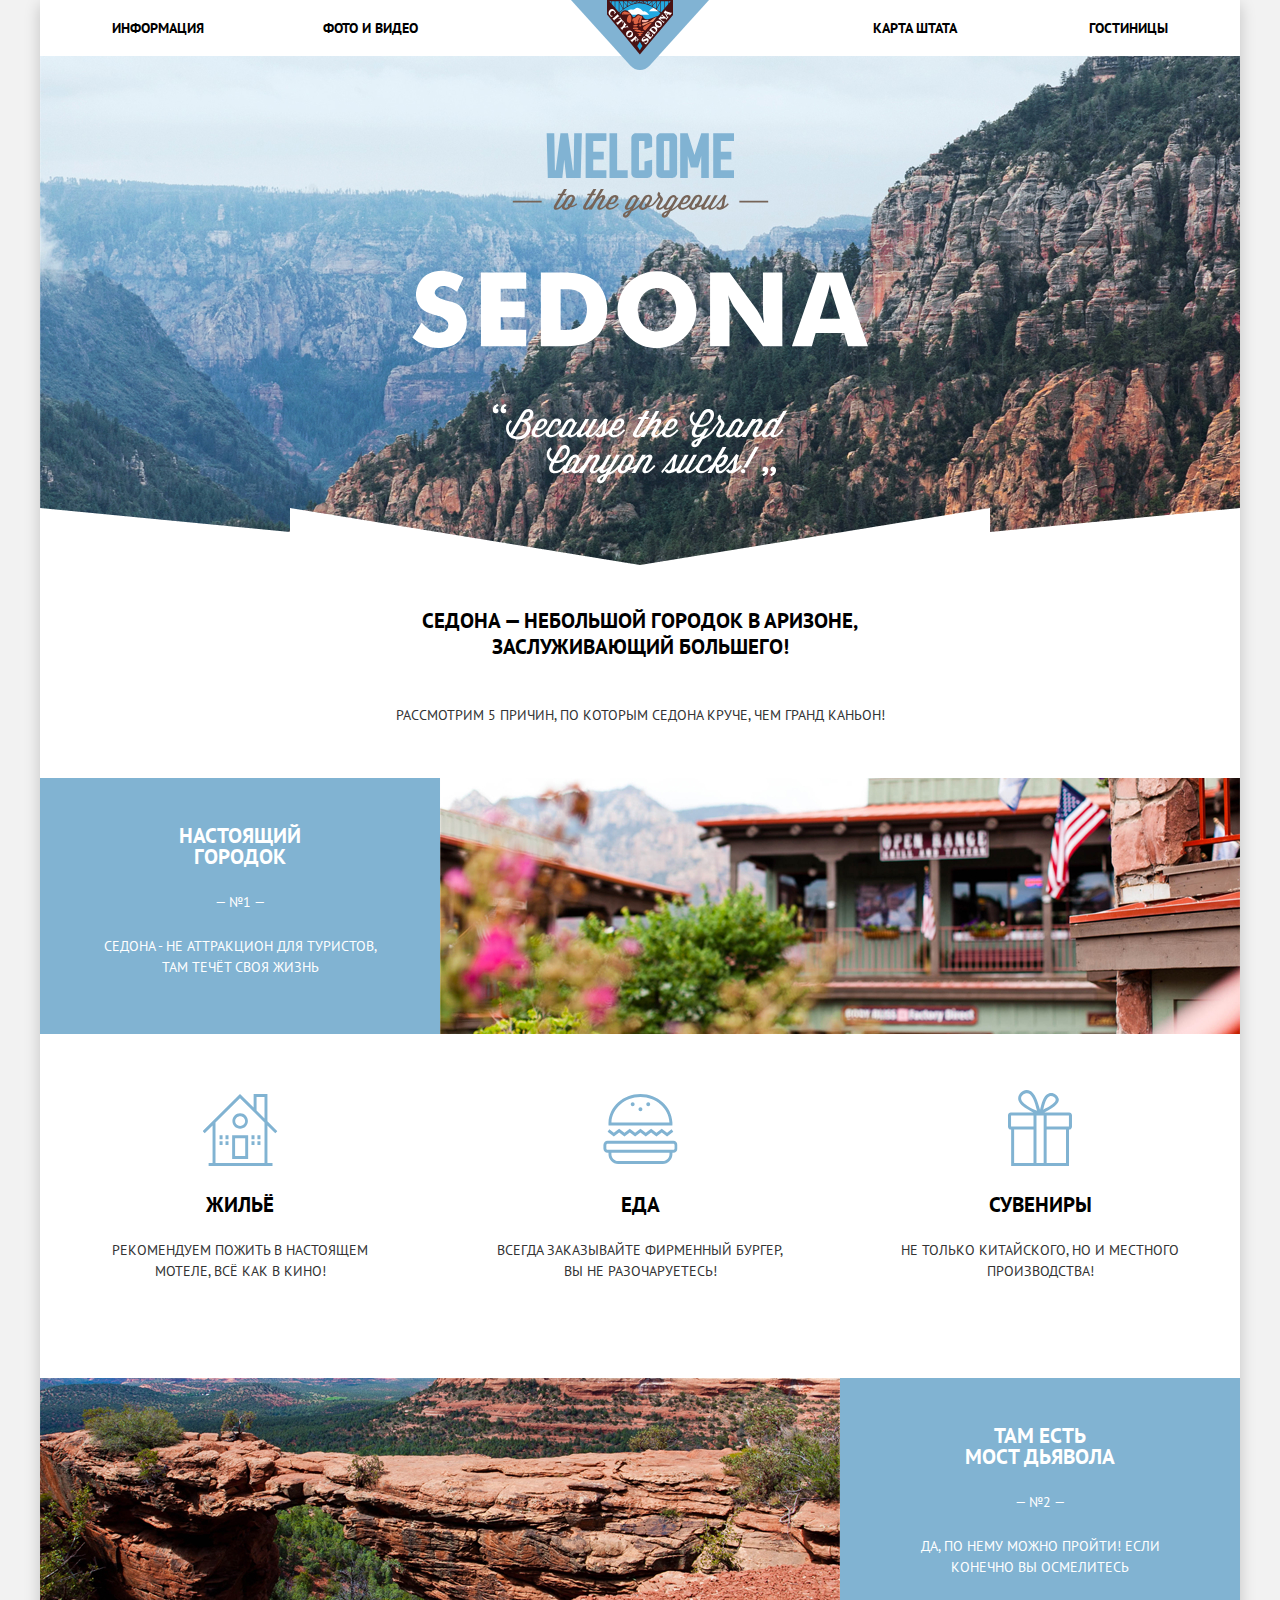
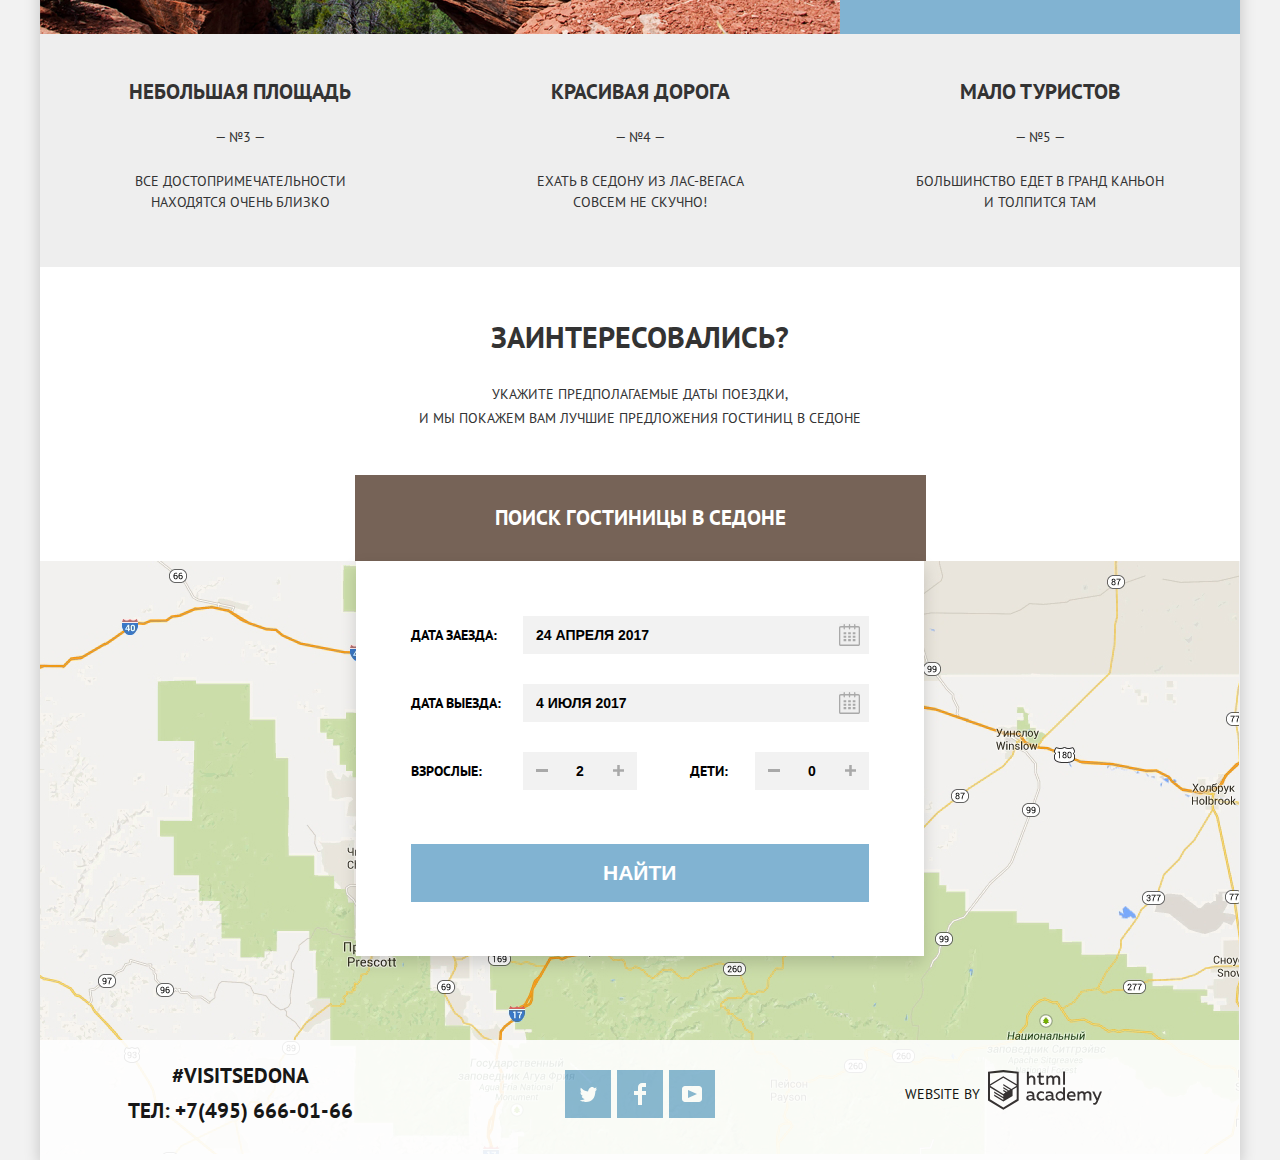
==== commit 8751c092: "Add decoration" ====
--- a/index.html
+++ b/index.html
@@ -9,8 +9,8 @@
   <link rel="stylesheet" href="css/style.css">
 </head>
 
-<body class="page-body">
-  <div class="page-wrapper">
+<body class="page-body ">
+  <div class="page-wrapper page-wrapper--main">
     <header class="header">
       <div class="inner-wrapper">
         <a class="header__logo">
@@ -29,8 +29,7 @@
     <main>
       <h1 class="visually-hidden">Город Седона</h1>
       <div class="hero">
-        <img class="hero__image" src="img/welcome.svg" width="457" height="351"
-          alt="Welcome to the gorgeous Sedona. Because the Grand Canyon sucks!">
+        <img class="hero__image" src="img/welcome.svg" width="457" height="351" alt="Welcome to the gorgeous Sedona. Because the Grand Canyon sucks!">
       </div>
       <section class="features">
         <h2 class="visually-hidden">Причины выбрать Седону</h2>
@@ -38,7 +37,7 @@
         <p class="feature__sub-slogan">Рассмотрим 5 причин, по которым Седона круче, чем гранд каньон!</p>
         <ol class="features__list">
           <li class="feature__item feature__item--blue feature__item--big">
-            <div class="feature__descr">
+            <div class="feature__descr ">
               <h3 class="feature__title">Настоящий <br> городок</h3>
               <p class="feature__text">— №1 —</p>
               <p class="feature__text">Седона - не аттракцион для туристов, там течёт своя жизнь</p>
@@ -46,15 +45,15 @@
             <img class="feature__image" src="img/features-1.jpg" width="800" height="256"
               alt="Здания города Седоны на фоне гор.">
             <ul class="advantages__list">
-              <li class="advantage__item">
+              <li class="advantage__item advantage__item--hotel">
                 <h3 class="advantage__title">Жильё</h3>
                 <p class="advantage__text">Рекомендуем пожить в настоящем мотеле, всё как в кино!</p>
               </li>
-              <li class="advantage__item">
+              <li class="advantage__item advantage__item--food">
                 <h3 class="advantage__title">Еда</h3>
                 <p class="advantage__text">Всегда заказывайте фирменный бургер, вы не разочаруетесь!</p>
               </li>
-              <li class="advantage__item">
+              <li class="advantage__item advantage__item--souvenirs">
                 <h3 class="advantage__title">Сувениры</h3>
                 <p class="advantage__text">Не только китайского, но и местного производства!</p>
               </li>
@@ -97,20 +96,60 @@
         <form class="search__form" action="/">
           <div class="search__row">
             <label class="search__label" for="arrive">Дата заезда:</label>
-            <input class="search__field" type="text" name="date-arrive" id="arrive" placeholder="24 апреля 2017">
+            <div class="search__wrapper-date">
+              <input class="search__field search__field--data" type="text" name="date-arrive" id="arrive" placeholder="24 апреля 2017">
+              <button class="search__button-calendar" type="button" aria-label="Выбор даты заезда">
+                <svg width="21" height="23" viewBox="0 0 21 23" fill="none" xmlns="http://www.w3.org/2000/svg">
+                  <path fill-rule="evenodd" clip-rule="evenodd" d="M16.406 3.02498H19.251C20.217 3.02498 21 3.84698 21 4.86198V21.164C21 22.179 20.217 23 19.251 23H1.75C0.784 23 0 22.179 0 21.164V4.86198C0 3.84698 0.784 3.02498 1.75 3.02498H4.593V1.64798C4.593 1.26698 4.887 0.958984 5.25 0.958984C5.612 0.958984 5.906 1.26698 5.906 1.64798V3.02498H9.844V1.64798C9.844 1.26698 10.138 0.958984 10.501 0.958984C10.862 0.958984 11.156 1.26698 11.156 1.64798V3.02498H15.094V1.64798C15.094 1.26698 15.387 0.958984 15.75 0.958984C16.112 0.958984 16.406 1.26698 16.406 1.64798V3.02498ZM19.5646 21.484C19.6466 21.3979 19.691 21.2828 19.688 21.164H19.689V4.86198C19.689 4.60898 19.493 4.40298 19.252 4.40298H16.407V5.78098C16.407 6.16198 16.113 6.46998 15.751 6.46998C15.388 6.46998 15.095 6.16198 15.095 5.78098V4.40298H11.157V5.78098C11.157 6.16198 10.863 6.46998 10.502 6.46998C10.139 6.46998 9.845 6.16198 9.845 5.78098V4.40298H5.907V5.78098C5.907 6.16198 5.613 6.46998 5.251 6.46998C4.888 6.46998 4.594 6.16198 4.594 5.78098V4.40298H1.75C1.50263 4.40953 1.30696 4.61458 1.312 4.86198V21.164C1.30696 21.4114 1.50263 21.6164 1.75 21.623H19.251C19.3698 21.6201 19.4826 21.5701 19.5646 21.484Z" fill="#A9A9A9"/>
+                  <path fill-rule="evenodd" clip-rule="evenodd" d="M4.59399 9.2251H7.21899V11.2911H4.59399V9.2251ZM4.59399 12.6681H7.21899V14.7351H4.59399V12.6681ZM7.21899 16.1121H4.59399V18.1781H7.21899V16.1121ZM9.18799 16.1121H11.813V18.1781H9.18799V16.1121ZM11.813 12.6681H9.18799V14.7351H11.813V12.6681ZM9.18799 9.2251H11.813V11.2911H9.18799V9.2251ZM16.406 16.1121H13.781V18.1781H16.406V16.1121ZM13.781 12.6681H16.406V14.7351H13.781V12.6681ZM16.406 9.2251H13.781V11.2911H16.406V9.2251Z" fill="#A9A9A9"/>
+                </svg>
+              </button>
+            </div>
           </div>
           <div class="search__row">
             <label class="search__label" for="departure">Дата выезда:</label>
-            <input class="search__field" type="text" name="date-departure" id="departure" placeholder="4 июля 2017">
+            <div class="search__wrapper-date">
+              <input class="search__field search__field--data" type="text" name="date-departure" id="departure" placeholder="4 июля 2017">
+              <button class="search__button-calendar" type="button" aria-label="Выбор даты выезда">
+                <svg width="21" height="23" viewBox="0 0 21 23" fill="none" xmlns="http://www.w3.org/2000/svg">
+                  <path fill-rule="evenodd" clip-rule="evenodd" d="M16.406 3.02498H19.251C20.217 3.02498 21 3.84698 21 4.86198V21.164C21 22.179 20.217 23 19.251 23H1.75C0.784 23 0 22.179 0 21.164V4.86198C0 3.84698 0.784 3.02498 1.75 3.02498H4.593V1.64798C4.593 1.26698 4.887 0.958984 5.25 0.958984C5.612 0.958984 5.906 1.26698 5.906 1.64798V3.02498H9.844V1.64798C9.844 1.26698 10.138 0.958984 10.501 0.958984C10.862 0.958984 11.156 1.26698 11.156 1.64798V3.02498H15.094V1.64798C15.094 1.26698 15.387 0.958984 15.75 0.958984C16.112 0.958984 16.406 1.26698 16.406 1.64798V3.02498ZM19.5646 21.484C19.6466 21.3979 19.691 21.2828 19.688 21.164H19.689V4.86198C19.689 4.60898 19.493 4.40298 19.252 4.40298H16.407V5.78098C16.407 6.16198 16.113 6.46998 15.751 6.46998C15.388 6.46998 15.095 6.16198 15.095 5.78098V4.40298H11.157V5.78098C11.157 6.16198 10.863 6.46998 10.502 6.46998C10.139 6.46998 9.845 6.16198 9.845 5.78098V4.40298H5.907V5.78098C5.907 6.16198 5.613 6.46998 5.251 6.46998C4.888 6.46998 4.594 6.16198 4.594 5.78098V4.40298H1.75C1.50263 4.40953 1.30696 4.61458 1.312 4.86198V21.164C1.30696 21.4114 1.50263 21.6164 1.75 21.623H19.251C19.3698 21.6201 19.4826 21.5701 19.5646 21.484Z" fill="#A9A9A9"/>
+                  <path fill-rule="evenodd" clip-rule="evenodd" d="M4.59399 9.2251H7.21899V11.2911H4.59399V9.2251ZM4.59399 12.6681H7.21899V14.7351H4.59399V12.6681ZM7.21899 16.1121H4.59399V18.1781H7.21899V16.1121ZM9.18799 16.1121H11.813V18.1781H9.18799V16.1121ZM11.813 12.6681H9.18799V14.7351H11.813V12.6681ZM9.18799 9.2251H11.813V11.2911H9.18799V9.2251ZM16.406 16.1121H13.781V18.1781H16.406V16.1121ZM13.781 12.6681H16.406V14.7351H13.781V12.6681ZM16.406 9.2251H13.781V11.2911H16.406V9.2251Z" fill="#A9A9A9"/>
+                </svg>
+              </button>
+            </div>
           </div>
           <div class="search__row search__row--capacity">
             <div class="search__alder">
               <label class="search__label" for="alder">Взрослые:</label>
-              <input class="search__field" type="number" name="count-alder" id="alder" min="0" max="5" value="2">
+              <div class="search__wpapper-capacity">
+                <input class="search__field search__field--number" type="number" name="count-alder" id="alder" min="0" max="5" value="2">
+                <button class="search__button-capacity search__button--minus" type="button">
+                  <svg width="12" height="3" viewBox="0 0 12 3" fill="none" xmlns="http://www.w3.org/2000/svg">
+                    <rect width="12" height="3" fill="#A9A9A9"/>
+                  </svg>
+                </button>
+                <button class="search__button-capacity search__button--plus" type="button">
+                  <svg width="11" height="11" viewBox="0 0 11 11" fill="none" xmlns="http://www.w3.org/2000/svg">
+                    <path fill-rule="evenodd" clip-rule="evenodd" d="M4.23086 6.76932V11H6.76932V6.76932H11V4.23086H6.76932V0H4.23085V4.23086H0V6.76932H4.23086Z" fill="#A9A9A9"/>
+                  </svg>
+                </button>
+              </div>
             </div>
             <div class="search__child">
               <label class="search__label" for="child">Дети:</label>
-              <input class="search__field" type="number" name="count-child" id="child" min="0" max="5" value="0">
+              <div class="search__wpapper-capacity">
+                <input class="search__field search__field--number" type="number" name="count-child" id="child" min="0" max="5" value="0">
+                <button class="search__button-capacity search__button--minus" type="button">
+                  <svg width="12" height="3" viewBox="0 0 12 3" fill="none" xmlns="http://www.w3.org/2000/svg">
+                    <rect width="12" height="3" fill="#A9A9A9"/>
+                  </svg>
+                </button>
+                <button class="search__button-capacity search__button--plus" type="button">
+                  <svg width="11" height="11" viewBox="0 0 11 11" fill="none" xmlns="http://www.w3.org/2000/svg">
+                    <path fill-rule="evenodd" clip-rule="evenodd" d="M4.23086 6.76932V11H6.76932V6.76932H11V4.23086H6.76932V0H4.23085V4.23086H0V6.76932H4.23086Z" fill="#A9A9A9"/>
+                  </svg>
+                </button>
+              </div>
             </div>
           </div>
           <button class="button button--submit button--blue" type="submit">НАЙТИ</button>
@@ -121,7 +160,7 @@
         <img src="img/map.jpg" width="1199" height="593" alt="Седона на карте">
       </section>
     </main>
-    <footer class="footer">
+    <footer class="footer footer--main-page">
       <div class="contacts">
         <p class="contacts_soc-tag">#visitSEDONA</p>
         <a class="contact__phone" href="tel:+74956660166">ТЕЛ: +7(495) 666-01-66</a>
@@ -129,7 +168,7 @@
       <ul class="social__list">
         <li class="social__item">
           <a href="#" class="social__link">
-            <span class="visually-hidden">Sedona at Twiiter</span>
+            <span class="visually-hidden">Sedona on Twitter</span>
             <svg width="17" height="16" viewBox="0 0 17 16" fill="none" xmlns="http://www.w3.org/2000/svg">
               <path d="M10.95 1.14409C12.635 0.648089 13.934 1.41409 14.527 2.32309C15.2 2.09209 15.858 1.84209 16.538 1.61509C16.5249 2.30145 16.2117 2.94761 15.681 3.38309C16.366 3.55309 16.985 2.89209 16.985 2.89209C16.816 3.89209 15.979 4.68009 15.422 4.91609C15.191 11.6661 12.247 16.1331 5.34498 15.9981H4.89898C4.48898 15.9981 0.734977 15.5381 0.000976562 14.1111C2.27198 14.3071 3.89398 13.6891 4.69398 12.9341C3.73398 12.6341 2.01498 12.4571 1.71498 9.98409C2.06398 10.0901 2.27898 10.2121 2.90498 10.1031C1.70498 9.24709 0.373977 8.53009 0.447977 6.33009C0.732977 6.65809 1.51498 6.86609 1.78798 6.80209C1.08498 6.56109 -0.182023 3.44209 0.893977 1.85009C2.71198 3.70409 4.62898 5.45609 8.04598 5.62309C8.25398 3.33009 9.18298 1.79309 10.95 1.14409Z" fill="white"/>
             </svg>
@@ -137,7 +176,7 @@
         </li>
         <li class="social__item">
           <a href="#" class="social__link">
-            <span class="visually-hidden">Sedona at Facebook</span>
+            <span class="visually-hidden">Sedona on Facebook</span>
             <svg width="12" height="22" viewBox="0 0 12 22" fill="none" xmlns="http://www.w3.org/2000/svg">
               <path d="M12 4V0H8C5.79086 0 4 1.79086 4 4V8H0V12H4V22H8V12H12V8H8V4H12Z" fill="white"/>
             </svg>
@@ -145,7 +184,7 @@
         </li>
         <li class="social__item">
           <a href="#" class="social__link">
-            <span class="visually-hidden">Sedona at Youtube</span>
+            <span class="visually-hidden">Sedona on Youtube</span>
             <svg width="20" height="16" viewBox="0 0 20 16" fill="none" xmlns="http://www.w3.org/2000/svg">
               <path fill-rule="evenodd" clip-rule="evenodd" d="M3 0H17C18.65 0 20 1.35 20 3V13C20 14.65 18.65 16 17 16H3C1.35 16 0 14.65 0 13V3C0 1.35 1.35 0 3 0ZM6.027 4.002V11.998L15.014 8L6.027 4.002Z" fill="white"/>
             </svg>
--- a/css/style.css
+++ b/css/style.css
@@ -1,3 +1,10 @@
+*,
+*::before,
+*::after {
+    -webkit-box-sizing: border-box;
+            box-sizing: border-box;
+}
+
 :root {
     --basic-black: #000000;
     --basic-dark: #333333;
@@ -17,8 +24,12 @@
     --sort-grey: #CACACA;
     --boder-hotel-item: #e5e5e5;
     --copyright-link-grey: #BDBBBC;
-
-    --opacity-white: rgba(255, 255, 255, 0.3)
+    --toggle-grey: #ABABAB;
+
+    --opacity-white: rgba(255, 255, 255, 0.3);
+
+    --star-width: 19px;
+    --star-gap: 5px;
 }
 
 /* Global parametrs */
@@ -67,6 +78,10 @@
   height: 100%;
 }
 
+.page-wrapper--main {
+  position: relative;
+}
+
 .page-wrapper {
   width: 1200px;
   min-height: 100%;
@@ -156,8 +171,11 @@
 .hero {
   min-height: 509px;
   background-color: #90b6d1;
-  background-image: url("../img/background-photo.jpg");
+  background-image:
+    url("../img/bottom-frame.png"),
+    url("../img/background-photo.jpg");
   background-repeat: no-repeat;
+  background-position: bottom, center;
   text-align: center;
 }
 
@@ -264,8 +282,39 @@
 }
 
 .advantage__item {
+  position: relative;
   padding-top: 160px;
   padding-bottom: 82px;
+}
+
+.advantage__item::before {
+  content: "";
+  position: absolute;
+  left: 50%;
+  transform: translateX(-50%);
+  background-repeat: no-repeat;
+  background-position: 0 0;
+}
+
+.advantage__item--hotel::before {
+  top: 60px;
+  width: 75px;
+  height: 72px;
+  background-image: url("../img/icon-hotel.svg");
+}
+
+.advantage__item--food::before {
+  top: 60px;
+  width: 75px;
+  height: 72px;
+  background-image: url("../img/icon-food.svg");
+}
+
+.advantage__item--souvenirs::before {
+  top: 55px;
+  width: 64px;
+  height: 77px;
+  background-image: url("../img/icon-souvenirs.svg");
 }
 
 .advantage__title {
@@ -290,6 +339,16 @@
   padding-top: 58px;
   background-color: var(--basic-white);
   text-align: center;
+}
+
+.search__row input {
+  padding: 9px 0 8px 13px;
+  background-color: var(--basic-light-grey);
+  border: none;
+}
+
+.search__field--data {
+  width: 346px;
 }
 
 .search__title {
@@ -322,16 +381,120 @@
 }
 
 .search__row {
+  display: flex;
+  justify-content: space-between;
+  align-items: center;
   margin-bottom: 30px;
 }
 
-.search__row:last-child {
+.search__row--capacity {
+  display: flex;
+  justify-content: space-between;
   margin-bottom: 54px;
 }
 
-.search__row--capacity {
+.search__wrapper-date {
+  position: relative;
+}
+
+.search__button-calendar {
+  position: absolute;
+  top: 7px;
+  right: 9px;
+  width: 21px;
+  height: 23px;
+  padding: 0;
+  border: none;
+  cursor: pointer;
+}
+
+.search__alder,
+.search__child {
+  width: 226px;
   display: flex;
   justify-content: space-between;
+  align-items: center;
+}
+
+.search__child {
+  justify-content: flex-end;
+}
+
+.search__child .search__label {
+  margin-right: 27px;
+}
+
+.search__field--number {
+  width: 114px;
+}
+
+.search__label {
+  font-weight: bold;
+  color: var(--basic-black);
+}
+
+.search__field,
+.search__field::placeholder {
+  font-size: 14px;
+  line-height: 21px;
+  font-weight: bold;
+  text-transform: uppercase;
+  color: var(--basic-black);
+  opacity: 1;
+}
+
+.search__row .search__field--number {
+  padding-left: 38px;
+  padding-right: 38px;
+  text-align: center;
+  -moz-appearance: textfield;
+}
+
+.search__field--number::-webkit-outer-spin-button,
+.search__field--number::-webkit-inner-spin-button {
+  -webkit-appearance: none;
+  margin: 0;
+}
+
+.search__wpapper-capacity {
+  position: relative;
+}
+
+.search__button-capacity {
+  position: absolute;
+  top: 0;
+  width: 38px;
+  height: 38px;
+  border: none;
+  background: transparent;
+  cursor: pointer;
+}
+
+.search__button--minus:hover rect,
+.search__button--plus:hover path {
+  fill: var(--basic-black);
+}
+
+
+.search__button--minus:active rect,
+.search__button--plus:active path {
+  fill: var(--basic-blue);
+}
+
+.search__button--minus {
+  left: 0px;
+  padding-bottom: 8px;
+}
+
+.search__button--plus {
+  right: 0;
+}
+
+.button--submit {
+  padding-left: 192px;
+  padding-right: 193px;
+  padding-top: 16px;
+  padding-bottom: 16px;
 }
 
 .button {
@@ -341,6 +504,19 @@
   cursor: pointer;
 }
 
+.search__button-calendar:hover path {
+  fill: var(--basic-black);
+}
+
+.search__button-calendar:active path {
+  fill: var(--basic-blue);
+}
+
+.button--search {
+  display: inline-block;
+  padding: 30px 140px;
+}
+
 .button--search,
 .button--submit {
   font-size: 21px;
@@ -381,6 +557,15 @@
   grid-template-columns: repeat(3, 1fr);
   padding-top: 23px;
   padding-bottom: 36px;
+  background-color: var(--basic-white);
+}
+
+.footer--main-page {
+  position: absolute;
+  left: 0;
+  right: 0;
+  bottom: 0;
+  opacity: 0.9;
 }
 
 .contacts {
@@ -412,6 +597,7 @@
   display: flex;
   justify-content: center;
   align-items: center;
+  flex-wrap: wrap;
   margin: 0;
   padding: 0;
   list-style: none;
@@ -472,11 +658,100 @@
   display: grid;
   grid-template-columns: auto auto 1fr;
   padding-top: 27px;
-  padding-bottom: 32px;
+  padding-bottom: 30px;
+}
+
+.filter__range-controls {
+  position: relative;
+  margin-bottom: 33px;
+}
+
+.filter__range-price {
+  width: 317px;
+  text-align: center;
+}
+
+.filter__scale {
+  height: 2px;
+  margin-top: 20px;
+  background-color: var(--opacity-white);
+}
+
+.filter__toggle {
+  position: absolute;
+  top: -9px;
+  left: 0;
+  width: 20px;
+  height: 20px;
+  border: 8px solid var(--basic-white);
+  background-color: var(--toggle-grey);
+  border-radius: 50%;
+  box-shadow: 0 2px 0 var(--toggle-grey);
+  cursor: pointer;
+}
+
+.filter__togglel--max {
+  left: 248px;
+}
+
+.filter__toggle:hover {
+  transform: scale(1.2);
+}
+
+.filter__bar {
+  height: 2px;
+  width: 78%;
+  background-color: var(--basic-white);
 }
 
 .filter__field--price {
   justify-self: end;
+}
+
+.filter__value {
+  position: relative;
+  border: 2px solid var(--basic-white);
+  border-radius: 2px;
+}
+
+.filter__value::before {
+  content: "";
+  position: absolute;
+  width: 2px;
+  height: 22px;
+  top: 50%;
+  left: 50%;
+  background-color: var(--basic-white);
+  transform: translate(-50%, -50%);
+}
+
+.filter__value input {
+  width: 156px;
+  padding-top: 5px;
+  padding-bottom: 6px;
+  background: transparent;
+  border: none;
+}
+
+.filter__value input,
+.filter__value input::placeholder {
+  font-family: "PT Sans", sans-serif;
+  font-size: 14px;
+  line-height: 21px;
+  text-transform: uppercase;
+  color: var(--basic-white);
+  text-align: center;
+  opacity: 1;
+}
+
+.filter__value input {
+  -moz-appearance: textfield;
+}
+
+.filter__value input::-webkit-outer-spin-button,
+.filter__value input::-webkit-inner-spin-button {
+  -webkit-appearance: none;
+  margin: 0;
 }
 
 .filter__field {
@@ -492,10 +767,15 @@
 }
 
 .filter__title {
+  margin-bottom: 24px;
   font-size: 16px;
   font-weight: bold;
 }
 
+.filter__field--price .filter__title {
+  margin-bottom: 11px;
+}
+
 .filter__list {
   margin: 0;
   padding: 0;
@@ -503,16 +783,63 @@
 }
 
 .filter__button {
+  padding: 6px 35px 7px 36px;
   font: inherit;
   background: transparent;
   border: 2px solid currentColor;
   border-radius: 2px;
   text-transform: uppercase;
   color: var(--basic-white);
+  cursor: pointer;
+}
+
+.filter__button:hover {
+  background: var(--basic-white);
+  color: var(--basic-black);
 }
 
 .filter__value {
   display: flex;
+}
+
+.filter__list li {
+  margin-bottom: 25px;
+  padding-left: 39px;
+}
+
+.filter__list li:last-child {
+  margin-bottom: 0;
+}
+
+.filter__name {
+  position: relative;
+  display: block;
+  cursor: pointer;
+  user-select: none;
+}
+
+.filter__name::before {
+  content: "";
+  position: absolute;
+  top: 0;
+  left: -39px;
+  width: 23px;
+  height: 23px;
+  border: 2px solid var(--basic-white);
+  border-radius: 3px;;
+}
+
+.filter-input-checkbox:checked + .filter__name::after {
+  content: "";
+  position: absolute;
+  top: 1px;
+  left: -35px;
+  width: 22px;
+  height: 11px;
+  border: 4px solid var(--basic-white);
+  border-top-style: none;
+  border-right-style: none;
+  transform: rotate(-45deg);
 }
 
 .sort {
@@ -520,6 +847,7 @@
   padding-bottom: 31px;
   font-size: 12px;
   line-height: 18px;
+  background-color: var(--basic-white);
   color: var(--basic-black);
 }
 
@@ -620,6 +948,10 @@
   border-top-color: var(--basic-blue);
 }
 
+.hotels {
+  background-color: var(--basic-white);
+}
+
 .hotels__list {
   margin: 0;
   padding: 0;
@@ -676,6 +1008,7 @@
 
 .hotel__action .button {
   margin-right: 6px;
+  padding: 4px 17px;
 }
 
 .hotel__action .button:last-child {
@@ -683,26 +1016,44 @@
 }
 
 .hotel__rating {
+  position: relative;
   margin-top: auto;
   margin-left: auto;
 }
 
+.hotel__rating::before {
+  content: "";
+  position: absolute;
+  top: -59px;
+  right: 0;
+  height: 17px;
+}
+
+.hotel__rating--four::before {
+  width: calc(var(--star-width) * 4 + var(--star-gap) * 3);
+  background-image: url(../img/icon-star.svg);
+  background-repeat:space;
+}
+
+.hotel__rating--three::before {
+  width: calc(var(--star-width) * 3 + var(--star-gap) * 2);
+  background-image: url(../img/icon-star.svg);
+  background-repeat:space;
+}
+
+.hotel__rating--two::before {
+  width: calc(var(--star-width) * 2 + var(--star-gap) * 1);
+  background-image: url(../img/icon-star.svg);
+  background-repeat:space;
+}
+
 .hotel__rating-number {
+  display: block;
+  padding: 3px 12px 3px 15px;
   background-color: var(--basic-light-grey);
   color: var(--basic-darken-grey);
 }
 
-.search__label {
-  font-weight: bold;
-  color: var(--basic-black);
-}
-
-.search__field,
-.search__field::placeholder {
-  font-size: 14px;
-  line-height: 21px;
-  font-weight: bold;
-  text-transform: uppercase;
-  color: var(--basic-black);
-  opacity: 1;
-}
+.hotel__type {
+  width: 116px;
+}
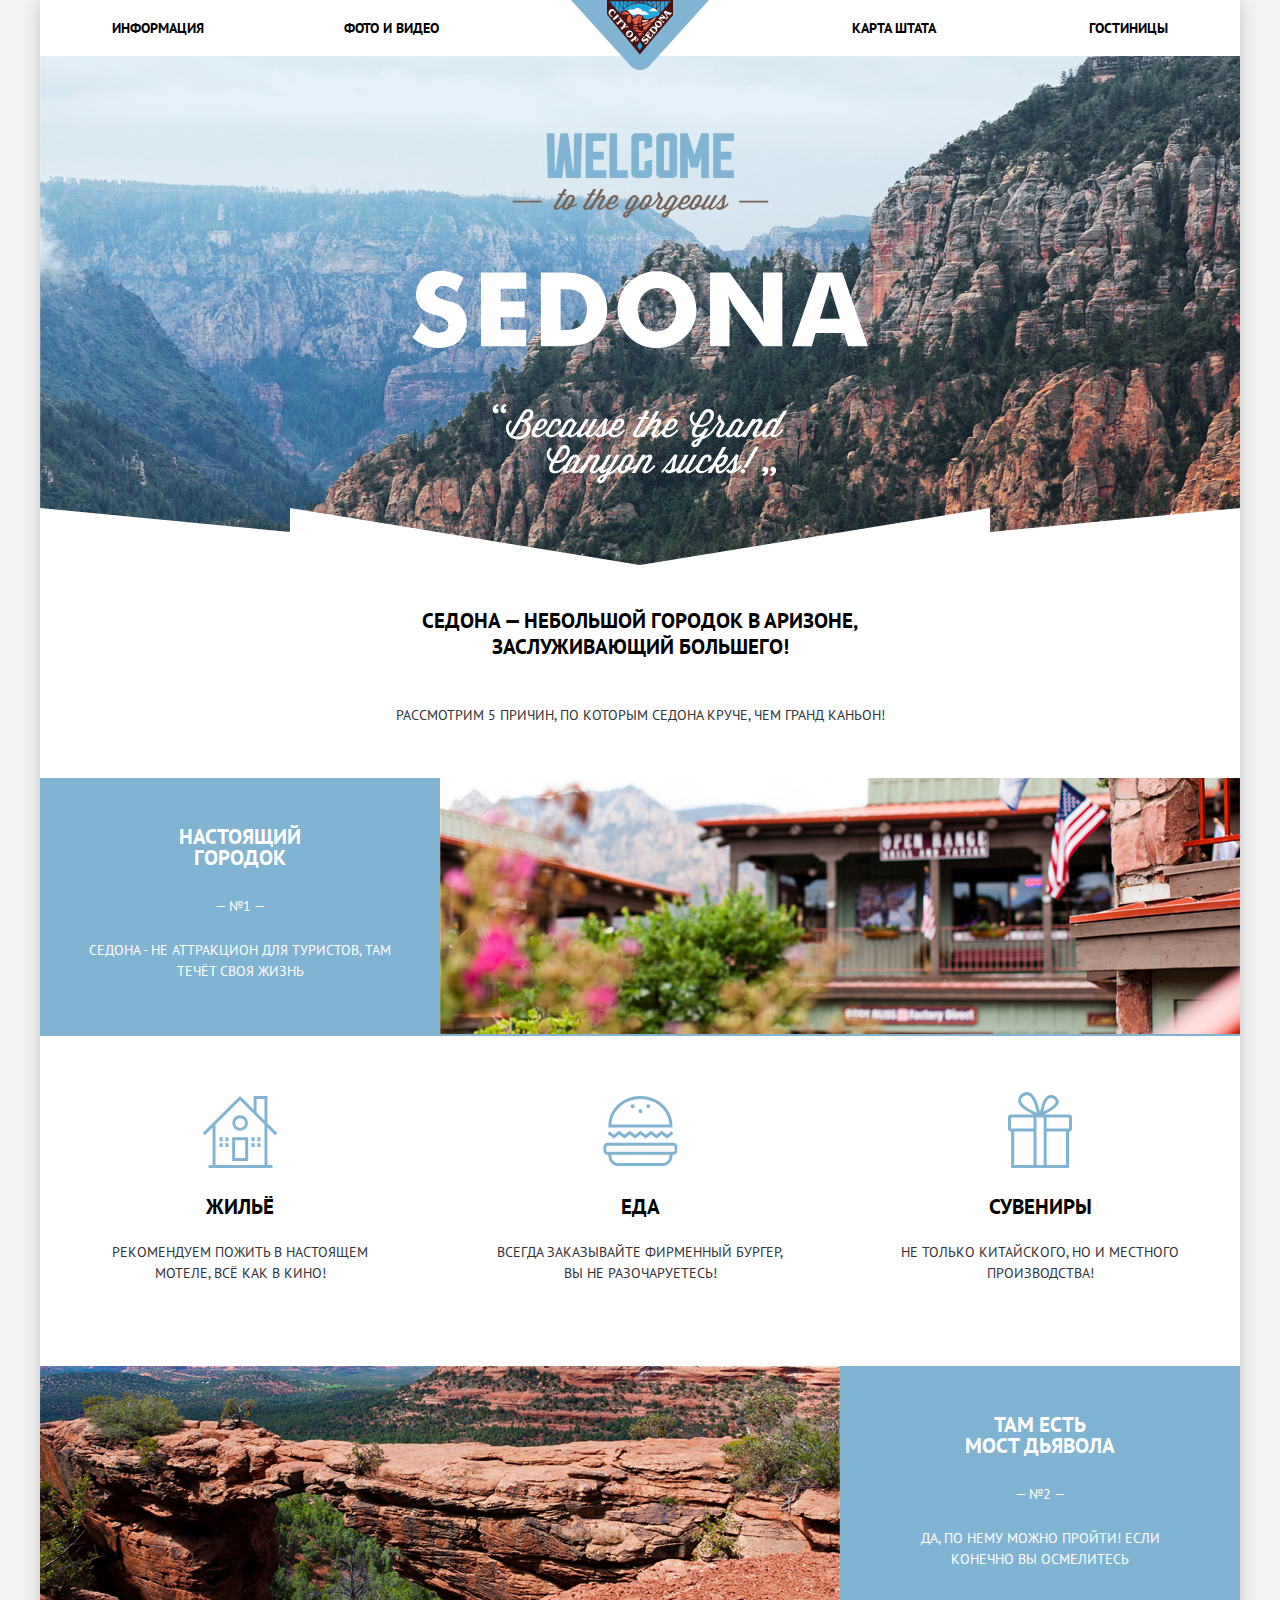
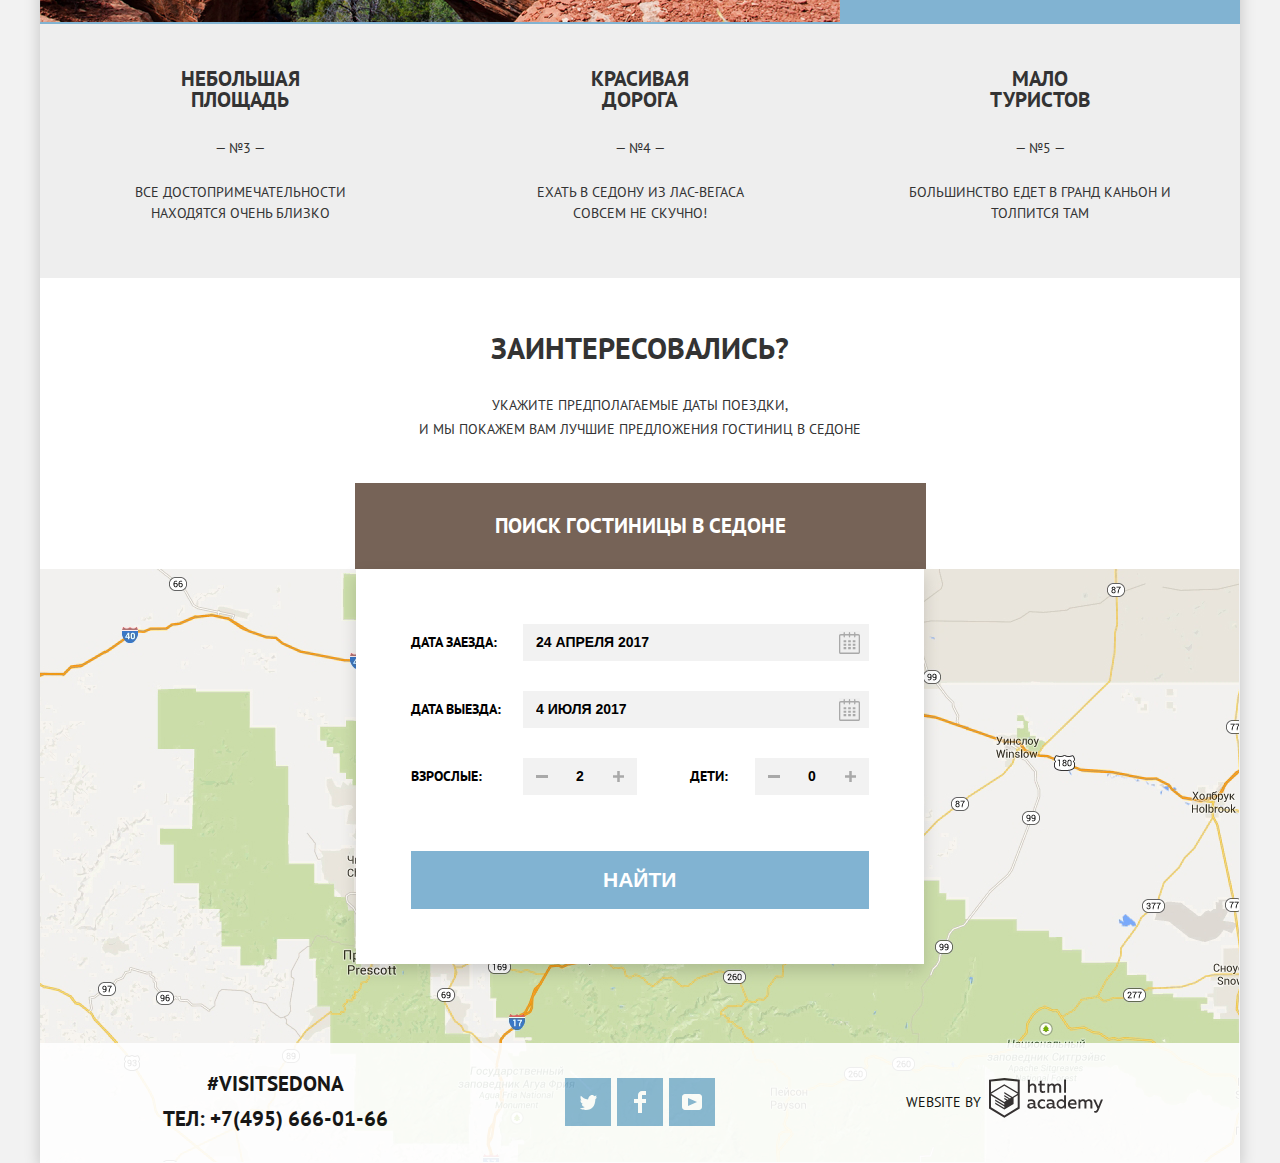
==== commit cd113de5: "Finish index page" ====
--- a/index.html
+++ b/index.html
@@ -69,17 +69,17 @@
             </div>
           </li>
           <li class="feature__item feature__item--grey">
-            <h3 class="feature__title">небольшая площадь</h3>
+            <h3 class="feature__title">небольшая <br> площадь</h3>
             <p class="feature__text">— №3 —</p>
             <p class="feature__text">все достопримечательности находятся очень близко</p>
           </li>
           <li class="feature__item feature__item--grey">
-            <h3 class="feature__title">красивая дорога</h3>
+            <h3 class="feature__title">красивая <br> дорога</h3>
             <p class="feature__text">— №4 —</p>
             <p class="feature__text">ехать в седону из лас-вегаса совсем не скучно!</p>
           </li>
           <li class="feature__item feature__item--grey">
-            <h3 class="feature__title">мало туристов</h3>
+            <h3 class="feature__title">мало <br> туристов</h3>
             <p class="feature__text">— №5 —</p>
             <p class="feature__text">большинство едет в гранд каньон и толпится там</p>
           </li>
@@ -157,47 +157,49 @@
       </section>
       <section class="map">
         <h2 class="visually-hidden">Седона на карте</h2>
-        <img src="img/map.jpg" width="1199" height="593" alt="Седона на карте">
+        <iframe width="1199" height="588" src="https://www.google.com/maps/embed?pb=!1m18!1m12!1m3!1d17658.73337524991!2d2.323626130024498!3d48.858469317877045!2m3!1f0!2f0!3f0!3m2!1i1024!2i768!4f13.1!3m3!1m2!1s0x0%3A0xb975fcfa192f84d4!2z0JvRg9Cy0YA!5e0!3m2!1suk!2sua!4v1604178041813!5m2!1suk!2sua" frameborder="0" style="border:0;" allowfullscreen="" aria-hidden="false" tabindex="0"></iframe>
       </section>
     </main>
     <footer class="footer footer--main-page">
-      <div class="contacts">
-        <p class="contacts_soc-tag">#visitSEDONA</p>
-        <a class="contact__phone" href="tel:+74956660166">ТЕЛ: +7(495) 666-01-66</a>
-      </div>
-      <ul class="social__list">
-        <li class="social__item">
-          <a href="#" class="social__link">
-            <span class="visually-hidden">Sedona on Twitter</span>
-            <svg width="17" height="16" viewBox="0 0 17 16" fill="none" xmlns="http://www.w3.org/2000/svg">
-              <path d="M10.95 1.14409C12.635 0.648089 13.934 1.41409 14.527 2.32309C15.2 2.09209 15.858 1.84209 16.538 1.61509C16.5249 2.30145 16.2117 2.94761 15.681 3.38309C16.366 3.55309 16.985 2.89209 16.985 2.89209C16.816 3.89209 15.979 4.68009 15.422 4.91609C15.191 11.6661 12.247 16.1331 5.34498 15.9981H4.89898C4.48898 15.9981 0.734977 15.5381 0.000976562 14.1111C2.27198 14.3071 3.89398 13.6891 4.69398 12.9341C3.73398 12.6341 2.01498 12.4571 1.71498 9.98409C2.06398 10.0901 2.27898 10.2121 2.90498 10.1031C1.70498 9.24709 0.373977 8.53009 0.447977 6.33009C0.732977 6.65809 1.51498 6.86609 1.78798 6.80209C1.08498 6.56109 -0.182023 3.44209 0.893977 1.85009C2.71198 3.70409 4.62898 5.45609 8.04598 5.62309C8.25398 3.33009 9.18298 1.79309 10.95 1.14409Z" fill="white"/>
+      <div class="inner-wrapper">
+        <div class="contacts">
+          <p class="contacts_soc-tag">#visitSEDONA</p>
+          <a class="contact__phone" href="tel:+74956660166">ТЕЛ: +7(495) 666-01-66</a>
+        </div>
+        <ul class="social__list">
+          <li class="social__item">
+            <a href="#" class="social__link">
+              <span class="visually-hidden">Sedona on Twitter</span>
+              <svg width="17" height="16" viewBox="0 0 17 16" fill="none" xmlns="http://www.w3.org/2000/svg">
+                <path d="M10.95 1.14409C12.635 0.648089 13.934 1.41409 14.527 2.32309C15.2 2.09209 15.858 1.84209 16.538 1.61509C16.5249 2.30145 16.2117 2.94761 15.681 3.38309C16.366 3.55309 16.985 2.89209 16.985 2.89209C16.816 3.89209 15.979 4.68009 15.422 4.91609C15.191 11.6661 12.247 16.1331 5.34498 15.9981H4.89898C4.48898 15.9981 0.734977 15.5381 0.000976562 14.1111C2.27198 14.3071 3.89398 13.6891 4.69398 12.9341C3.73398 12.6341 2.01498 12.4571 1.71498 9.98409C2.06398 10.0901 2.27898 10.2121 2.90498 10.1031C1.70498 9.24709 0.373977 8.53009 0.447977 6.33009C0.732977 6.65809 1.51498 6.86609 1.78798 6.80209C1.08498 6.56109 -0.182023 3.44209 0.893977 1.85009C2.71198 3.70409 4.62898 5.45609 8.04598 5.62309C8.25398 3.33009 9.18298 1.79309 10.95 1.14409Z" fill="white"/>
+              </svg>
+            </a>
+          </li>
+          <li class="social__item">
+            <a href="#" class="social__link">
+              <span class="visually-hidden">Sedona on Facebook</span>
+              <svg width="12" height="22" viewBox="0 0 12 22" fill="none" xmlns="http://www.w3.org/2000/svg">
+                <path d="M12 4V0H8C5.79086 0 4 1.79086 4 4V8H0V12H4V22H8V12H12V8H8V4H12Z" fill="white"/>
+              </svg>
+            </a>
+          </li>
+          <li class="social__item">
+            <a href="#" class="social__link">
+              <span class="visually-hidden">Sedona on Youtube</span>
+              <svg width="20" height="16" viewBox="0 0 20 16" fill="none" xmlns="http://www.w3.org/2000/svg">
+                <path fill-rule="evenodd" clip-rule="evenodd" d="M3 0H17C18.65 0 20 1.35 20 3V13C20 14.65 18.65 16 17 16H3C1.35 16 0 14.65 0 13V3C0 1.35 1.35 0 3 0ZM6.027 4.002V11.998L15.014 8L6.027 4.002Z" fill="white"/>
+              </svg>
+            </a>
+          </li>
+        </ul>
+        <div class="copyright">
+          <span class="copyright__text">Website by</span>
+          <a class="copyright__link" href="https://htmlacademy.ru">
+            <svg width="114" height="40" viewBox="0 0 114 40" fill="none" xmlns="http://www.w3.org/2000/svg">
+              <path fill-rule="evenodd" clip-rule="evenodd" d="M15.5197 0.057373H15.3509L0 1.71895V30.4945L15.3509 39.8382L30.7018 30.4945V1.71895L15.5197 0.057373ZM77.0183 1.62185H75.0876V14.7311H77.0183V1.62185ZM40.8619 1.63264V6.76843C41.6131 5.9864 42.6386 5.5436 43.7105 5.53843C44.6823 5.47908 45.6329 5.84495 46.3253 6.54479C47.0177 7.24462 47.3866 8.21244 47.3399 9.20685V14.7634H45.367V9.46579C45.4231 8.94897 45.2754 8.43059 44.9566 8.02553C44.6377 7.62047 44.174 7.36218 43.6683 7.3079H43.3518C42.3456 7.36979 41.4321 7.9295 40.9041 8.80764V14.7634H38.8995V1.63264H40.8619ZM77.0183 30.4837H75.2775V29.0595C74.4828 30.1353 73.23 30.7538 71.9119 30.7211C69.4751 30.5528 67.5825 28.4822 67.5825 25.9845C67.5825 23.4867 69.4751 21.4162 71.9119 21.2479C73.1195 21.2052 74.2818 21.7203 75.0771 22.6505V17.3205H77.0183V30.4837ZM47.0656 29.0595C47.263 29.0515 47.4583 29.0152 47.6459 28.9516V30.3866C47.2482 30.5404 46.826 30.6172 46.4009 30.6132C45.6482 30.6769 44.9394 30.2429 44.639 29.5342C43.7036 30.31 42.5302 30.7227 41.3261 30.6995C39.733 30.6995 38.256 29.804 38.256 27.9482C38.256 25.65 40.3661 24.9379 42.1702 24.9379C42.9402 24.9505 43.707 25.0408 44.4596 25.2076V24.884C44.4596 23.805 43.6578 22.9742 42.1491 22.9742C41.0585 22.9764 39.9804 23.2116 38.9839 23.6647V21.8305C40.0678 21.451 41.204 21.2506 42.3495 21.2371C44.8394 21.2371 46.3693 22.4455 46.3693 25.1753V28.4121C46.3546 28.5668 46.401 28.721 46.4981 28.8406C46.5951 28.9601 46.7349 29.035 46.8862 29.0487H47.0656V29.0595ZM40.2711 27.8403C40.298 28.229 40.4761 28.5905 40.7655 28.844C41.055 29.0974 41.4317 29.2217 41.8115 29.189H41.9275C42.8819 29.1906 43.7973 28.8022 44.4702 28.11V26.5779C43.842 26.4414 43.2026 26.3655 42.5605 26.3513C41.5055 26.3513 40.2817 26.7074 40.2817 27.8403H40.2711ZM56.0229 21.9384C55.1962 21.4632 54.2596 21.2246 53.3115 21.2479H52.9422C51.7332 21.2873 50.5891 21.8166 49.7619 22.7192C48.9347 23.6218 48.4923 24.8236 48.5321 26.06V26.5024C48.6957 29.0004 50.805 30.8921 53.2482 30.7318C54.2519 30.7555 55.2477 30.5452 56.1601 30.1168V28.2718C55.3769 28.7215 54.4945 28.9591 53.5963 28.9624C52.5199 29.0288 51.4963 28.4793 50.9385 27.5356C50.3806 26.5918 50.3806 25.4095 50.9385 24.4658C51.4963 23.522 52.5199 22.9725 53.5963 23.039C54.461 23.0357 55.3066 23.2989 56.0229 23.7942V21.9384ZM66.1514 29.0595C66.3488 29.0515 66.5441 29.0152 66.7317 28.9516V30.3866C66.334 30.5404 65.9118 30.6172 65.4867 30.6132C64.734 30.6769 64.0252 30.2429 63.7248 29.5342C62.7894 30.31 61.616 30.7227 60.4119 30.6995C58.8188 30.6995 57.3417 29.804 57.3417 27.9482C57.3417 25.65 59.4518 24.9379 61.256 24.9379C62.0259 24.9505 62.7928 25.0408 63.5454 25.2076V24.884C63.5454 23.805 62.7436 22.9742 61.2349 22.9742C60.1443 22.9764 59.0662 23.2116 58.0697 23.6647V21.8305C59.1536 21.451 60.2897 21.2506 61.4353 21.2371C63.9252 21.2371 65.455 22.4455 65.455 25.1753V28.4121C65.4404 28.5668 65.4868 28.721 65.5838 28.8406C65.6809 28.9601 65.8207 29.035 65.972 29.0487H66.1514V29.0595ZM59.855 28.8481C59.5632 28.5943 59.3837 28.2311 59.3569 27.8403H59.378C59.378 26.7074 60.5385 26.3513 61.6569 26.3513C62.299 26.3655 62.9383 26.4414 63.5665 26.5779V28.11C62.8937 28.8022 61.9782 29.1906 61.0239 29.189H60.9078C60.5263 29.2247 60.1469 29.1019 59.855 28.8481ZM69.3271 25.9305C69.3271 24.2859 70.6308 22.9526 72.239 22.9526L72.2601 23.0066C73.4742 23.0066 74.5742 23.7382 75.0665 24.8732V27.0311C74.5856 28.1871 73.4673 28.9296 72.239 28.9084C70.6308 28.9084 69.3271 27.5752 69.3271 25.9305ZM83.3486 21.2479C86.8408 21.2479 88.0541 24.1395 87.4844 26.7397H80.922C81.1436 28.3582 82.6839 29.0163 84.2876 29.0163C85.2509 29.0196 86.2027 28.8021 87.0729 28.3797V30.1061C86.0736 30.5421 84.9939 30.7519 83.9078 30.7211C81.2385 30.7211 78.8963 29.189 78.8963 25.9521C78.8362 24.7502 79.2482 23.5736 80.0408 22.6841C80.8334 21.7945 81.9408 21.2658 83.1165 21.2155H83.3486V21.2479ZM80.8693 25.1753C80.9704 23.8237 82.1216 22.8104 83.4436 22.9095H83.4858C84.1064 22.8531 84.7196 23.08 85.1612 23.5295C85.6028 23.979 85.8275 24.6051 85.7752 25.24H80.8693V25.1753ZM89.489 30.4621V21.4961H91.2298V22.575C91.9777 21.7197 93.041 21.2229 94.1628 21.2047C95.2951 21.1328 96.3712 21.7163 96.9482 22.7153C97.7407 21.8335 98.8477 21.3161 100.018 21.2803C100.952 21.2327 101.859 21.6011 102.507 22.2901C103.154 22.9792 103.478 23.9213 103.394 24.8732V30.4837H101.39V24.9271C101.437 24.4734 101.306 24.0191 101.024 23.6647C100.743 23.3104 100.336 23.0852 99.8917 23.039H99.6174C98.7512 23.0941 97.9525 23.536 97.4335 24.2474V30.4837H95.4289V24.9271C95.4728 24.47 95.3357 24.0139 95.0481 23.6611C94.7606 23.3082 94.3467 23.088 93.8991 23.0497H93.6881C92.7466 23.1344 91.8915 23.6449 91.3564 24.4416V30.5161H89.5312L89.489 30.4621ZM113.977 21.4745H111.972L109.324 28.2718L106.306 21.4853H104.196L108.417 30.5484L108.237 31.0016C107.72 32.3611 107.003 33.0516 106.053 33.0516C105.75 33.0548 105.447 33.0112 105.156 32.9221V34.6161C105.536 34.7125 105.926 34.7632 106.317 34.7671C107.646 34.7671 108.902 34.0226 109.851 31.6813L113.977 21.4745ZM52.689 5.78658V2.54974L50.7266 3.01369V5.73264H49.144V7.49132H50.7899V11.9905C50.7231 12.817 51.0244 13.6301 51.61 14.2038C52.1955 14.7775 53.0028 15.0505 53.8073 14.9468C54.5996 14.9535 55.3875 14.8259 56.139 14.5692V12.8429C55.5727 13.0781 54.9672 13.199 54.356 13.199C53.2165 13.199 52.689 12.8105 52.689 11.6237V7.5129H55.8541V5.78658H52.689ZM58.3862 14.7526V5.75421H60.1376V6.83316C60.8811 5.97655 61.9403 5.476 63.0601 5.45211C64.1624 5.38099 65.2146 5.93142 65.8032 6.88711C66.5958 6.00534 67.7028 5.48794 68.8734 5.45211C69.8138 5.41462 70.7233 5.79859 71.364 6.50353C72.0046 7.20846 72.3126 8.16418 72.2073 9.12053V14.7418H70.2028V9.18527C70.2499 8.73151 70.1184 8.27721 69.8373 7.92287C69.5561 7.56853 69.1485 7.34334 68.7046 7.29711H68.4619C67.5957 7.35228 66.797 7.7942 66.278 8.50553V14.7418H64.2734V9.18527C64.3206 8.73151 64.1891 8.27721 63.9079 7.92287C63.6268 7.56853 63.2191 7.34334 62.7752 7.29711H62.5326C61.5911 7.38181 60.736 7.89229 60.2009 8.68895V14.7634H58.3862V14.7526ZM28.6972 29.3033L28.7078 29.2968L28.6972 29.3184V29.3033ZM28.6972 17.3205V29.3033L15.3509 37.4321L2.00459 29.3184V17.5147L15.2876 25.6068V27.0311L6.18257 21.5284V22.9418L15.3404 28.5632V30.0629L6.19312 24.4955V25.9521L15.3509 31.5734L24.5826 25.9197V19.8129L28.6972 17.3205ZM28.7078 15.7776L25.0362 17.9355L23.3482 19.0145L15.3087 14.0837V15.4971L22.156 19.7266L22.0083 19.8237L20.9532 20.4063L15.2876 16.9537V18.3995L19.761 21.1184L18.706 21.8413L15.3298 19.7913V21.2047L17.5454 22.5426L15.2982 23.9021L2.11009 15.864L15.3087 7.72869L28.7078 15.7776ZM15.2876 6.27211L28.7078 14.3534V3.56395L15.3615 2.12895L2.01514 3.56395V14.3534L15.2876 6.27211Z" fill="#231F20"/>
             </svg>
           </a>
-        </li>
-        <li class="social__item">
-          <a href="#" class="social__link">
-            <span class="visually-hidden">Sedona on Facebook</span>
-            <svg width="12" height="22" viewBox="0 0 12 22" fill="none" xmlns="http://www.w3.org/2000/svg">
-              <path d="M12 4V0H8C5.79086 0 4 1.79086 4 4V8H0V12H4V22H8V12H12V8H8V4H12Z" fill="white"/>
-            </svg>
-          </a>
-        </li>
-        <li class="social__item">
-          <a href="#" class="social__link">
-            <span class="visually-hidden">Sedona on Youtube</span>
-            <svg width="20" height="16" viewBox="0 0 20 16" fill="none" xmlns="http://www.w3.org/2000/svg">
-              <path fill-rule="evenodd" clip-rule="evenodd" d="M3 0H17C18.65 0 20 1.35 20 3V13C20 14.65 18.65 16 17 16H3C1.35 16 0 14.65 0 13V3C0 1.35 1.35 0 3 0ZM6.027 4.002V11.998L15.014 8L6.027 4.002Z" fill="white"/>
-            </svg>
-          </a>
-        </li>
-      </ul>
-      <div class="copyright">
-        <span class="copyright__text">Website by</span>
-        <a class="copyright__link" href="https://htmlacademy.ru">
-          <svg width="114" height="40" viewBox="0 0 114 40" fill="none" xmlns="http://www.w3.org/2000/svg">
-            <path fill-rule="evenodd" clip-rule="evenodd" d="M15.5197 0.057373H15.3509L0 1.71895V30.4945L15.3509 39.8382L30.7018 30.4945V1.71895L15.5197 0.057373ZM77.0183 1.62185H75.0876V14.7311H77.0183V1.62185ZM40.8619 1.63264V6.76843C41.6131 5.9864 42.6386 5.5436 43.7105 5.53843C44.6823 5.47908 45.6329 5.84495 46.3253 6.54479C47.0177 7.24462 47.3866 8.21244 47.3399 9.20685V14.7634H45.367V9.46579C45.4231 8.94897 45.2754 8.43059 44.9566 8.02553C44.6377 7.62047 44.174 7.36218 43.6683 7.3079H43.3518C42.3456 7.36979 41.4321 7.9295 40.9041 8.80764V14.7634H38.8995V1.63264H40.8619ZM77.0183 30.4837H75.2775V29.0595C74.4828 30.1353 73.23 30.7538 71.9119 30.7211C69.4751 30.5528 67.5825 28.4822 67.5825 25.9845C67.5825 23.4867 69.4751 21.4162 71.9119 21.2479C73.1195 21.2052 74.2818 21.7203 75.0771 22.6505V17.3205H77.0183V30.4837ZM47.0656 29.0595C47.263 29.0515 47.4583 29.0152 47.6459 28.9516V30.3866C47.2482 30.5404 46.826 30.6172 46.4009 30.6132C45.6482 30.6769 44.9394 30.2429 44.639 29.5342C43.7036 30.31 42.5302 30.7227 41.3261 30.6995C39.733 30.6995 38.256 29.804 38.256 27.9482C38.256 25.65 40.3661 24.9379 42.1702 24.9379C42.9402 24.9505 43.707 25.0408 44.4596 25.2076V24.884C44.4596 23.805 43.6578 22.9742 42.1491 22.9742C41.0585 22.9764 39.9804 23.2116 38.9839 23.6647V21.8305C40.0678 21.451 41.204 21.2506 42.3495 21.2371C44.8394 21.2371 46.3693 22.4455 46.3693 25.1753V28.4121C46.3546 28.5668 46.401 28.721 46.4981 28.8406C46.5951 28.9601 46.7349 29.035 46.8862 29.0487H47.0656V29.0595ZM40.2711 27.8403C40.298 28.229 40.4761 28.5905 40.7655 28.844C41.055 29.0974 41.4317 29.2217 41.8115 29.189H41.9275C42.8819 29.1906 43.7973 28.8022 44.4702 28.11V26.5779C43.842 26.4414 43.2026 26.3655 42.5605 26.3513C41.5055 26.3513 40.2817 26.7074 40.2817 27.8403H40.2711ZM56.0229 21.9384C55.1962 21.4632 54.2596 21.2246 53.3115 21.2479H52.9422C51.7332 21.2873 50.5891 21.8166 49.7619 22.7192C48.9347 23.6218 48.4923 24.8236 48.5321 26.06V26.5024C48.6957 29.0004 50.805 30.8921 53.2482 30.7318C54.2519 30.7555 55.2477 30.5452 56.1601 30.1168V28.2718C55.3769 28.7215 54.4945 28.9591 53.5963 28.9624C52.5199 29.0288 51.4963 28.4793 50.9385 27.5356C50.3806 26.5918 50.3806 25.4095 50.9385 24.4658C51.4963 23.522 52.5199 22.9725 53.5963 23.039C54.461 23.0357 55.3066 23.2989 56.0229 23.7942V21.9384ZM66.1514 29.0595C66.3488 29.0515 66.5441 29.0152 66.7317 28.9516V30.3866C66.334 30.5404 65.9118 30.6172 65.4867 30.6132C64.734 30.6769 64.0252 30.2429 63.7248 29.5342C62.7894 30.31 61.616 30.7227 60.4119 30.6995C58.8188 30.6995 57.3417 29.804 57.3417 27.9482C57.3417 25.65 59.4518 24.9379 61.256 24.9379C62.0259 24.9505 62.7928 25.0408 63.5454 25.2076V24.884C63.5454 23.805 62.7436 22.9742 61.2349 22.9742C60.1443 22.9764 59.0662 23.2116 58.0697 23.6647V21.8305C59.1536 21.451 60.2897 21.2506 61.4353 21.2371C63.9252 21.2371 65.455 22.4455 65.455 25.1753V28.4121C65.4404 28.5668 65.4868 28.721 65.5838 28.8406C65.6809 28.9601 65.8207 29.035 65.972 29.0487H66.1514V29.0595ZM59.855 28.8481C59.5632 28.5943 59.3837 28.2311 59.3569 27.8403H59.378C59.378 26.7074 60.5385 26.3513 61.6569 26.3513C62.299 26.3655 62.9383 26.4414 63.5665 26.5779V28.11C62.8937 28.8022 61.9782 29.1906 61.0239 29.189H60.9078C60.5263 29.2247 60.1469 29.1019 59.855 28.8481ZM69.3271 25.9305C69.3271 24.2859 70.6308 22.9526 72.239 22.9526L72.2601 23.0066C73.4742 23.0066 74.5742 23.7382 75.0665 24.8732V27.0311C74.5856 28.1871 73.4673 28.9296 72.239 28.9084C70.6308 28.9084 69.3271 27.5752 69.3271 25.9305ZM83.3486 21.2479C86.8408 21.2479 88.0541 24.1395 87.4844 26.7397H80.922C81.1436 28.3582 82.6839 29.0163 84.2876 29.0163C85.2509 29.0196 86.2027 28.8021 87.0729 28.3797V30.1061C86.0736 30.5421 84.9939 30.7519 83.9078 30.7211C81.2385 30.7211 78.8963 29.189 78.8963 25.9521C78.8362 24.7502 79.2482 23.5736 80.0408 22.6841C80.8334 21.7945 81.9408 21.2658 83.1165 21.2155H83.3486V21.2479ZM80.8693 25.1753C80.9704 23.8237 82.1216 22.8104 83.4436 22.9095H83.4858C84.1064 22.8531 84.7196 23.08 85.1612 23.5295C85.6028 23.979 85.8275 24.6051 85.7752 25.24H80.8693V25.1753ZM89.489 30.4621V21.4961H91.2298V22.575C91.9777 21.7197 93.041 21.2229 94.1628 21.2047C95.2951 21.1328 96.3712 21.7163 96.9482 22.7153C97.7407 21.8335 98.8477 21.3161 100.018 21.2803C100.952 21.2327 101.859 21.6011 102.507 22.2901C103.154 22.9792 103.478 23.9213 103.394 24.8732V30.4837H101.39V24.9271C101.437 24.4734 101.306 24.0191 101.024 23.6647C100.743 23.3104 100.336 23.0852 99.8917 23.039H99.6174C98.7512 23.0941 97.9525 23.536 97.4335 24.2474V30.4837H95.4289V24.9271C95.4728 24.47 95.3357 24.0139 95.0481 23.6611C94.7606 23.3082 94.3467 23.088 93.8991 23.0497H93.6881C92.7466 23.1344 91.8915 23.6449 91.3564 24.4416V30.5161H89.5312L89.489 30.4621ZM113.977 21.4745H111.972L109.324 28.2718L106.306 21.4853H104.196L108.417 30.5484L108.237 31.0016C107.72 32.3611 107.003 33.0516 106.053 33.0516C105.75 33.0548 105.447 33.0112 105.156 32.9221V34.6161C105.536 34.7125 105.926 34.7632 106.317 34.7671C107.646 34.7671 108.902 34.0226 109.851 31.6813L113.977 21.4745ZM52.689 5.78658V2.54974L50.7266 3.01369V5.73264H49.144V7.49132H50.7899V11.9905C50.7231 12.817 51.0244 13.6301 51.61 14.2038C52.1955 14.7775 53.0028 15.0505 53.8073 14.9468C54.5996 14.9535 55.3875 14.8259 56.139 14.5692V12.8429C55.5727 13.0781 54.9672 13.199 54.356 13.199C53.2165 13.199 52.689 12.8105 52.689 11.6237V7.5129H55.8541V5.78658H52.689ZM58.3862 14.7526V5.75421H60.1376V6.83316C60.8811 5.97655 61.9403 5.476 63.0601 5.45211C64.1624 5.38099 65.2146 5.93142 65.8032 6.88711C66.5958 6.00534 67.7028 5.48794 68.8734 5.45211C69.8138 5.41462 70.7233 5.79859 71.364 6.50353C72.0046 7.20846 72.3126 8.16418 72.2073 9.12053V14.7418H70.2028V9.18527C70.2499 8.73151 70.1184 8.27721 69.8373 7.92287C69.5561 7.56853 69.1485 7.34334 68.7046 7.29711H68.4619C67.5957 7.35228 66.797 7.7942 66.278 8.50553V14.7418H64.2734V9.18527C64.3206 8.73151 64.1891 8.27721 63.9079 7.92287C63.6268 7.56853 63.2191 7.34334 62.7752 7.29711H62.5326C61.5911 7.38181 60.736 7.89229 60.2009 8.68895V14.7634H58.3862V14.7526ZM28.6972 29.3033L28.7078 29.2968L28.6972 29.3184V29.3033ZM28.6972 17.3205V29.3033L15.3509 37.4321L2.00459 29.3184V17.5147L15.2876 25.6068V27.0311L6.18257 21.5284V22.9418L15.3404 28.5632V30.0629L6.19312 24.4955V25.9521L15.3509 31.5734L24.5826 25.9197V19.8129L28.6972 17.3205ZM28.7078 15.7776L25.0362 17.9355L23.3482 19.0145L15.3087 14.0837V15.4971L22.156 19.7266L22.0083 19.8237L20.9532 20.4063L15.2876 16.9537V18.3995L19.761 21.1184L18.706 21.8413L15.3298 19.7913V21.2047L17.5454 22.5426L15.2982 23.9021L2.11009 15.864L15.3087 7.72869L28.7078 15.7776ZM15.2876 6.27211L28.7078 14.3534V3.56395L15.3615 2.12895L2.01514 3.56395V14.3534L15.2876 6.27211Z" fill="#231F20"/>
-          </svg>
-        </a>
+        </div>
       </div>
     </footer>
   </div>
--- a/css/style.css
+++ b/css/style.css
@@ -8,10 +8,10 @@
 :root {
     --basic-black: #000000;
     --basic-dark: #333333;
-    --basic-white: #ffffff;
+    --basic-white: #FFFFFF;
     --basic-blue: #81B3D2;
-    --basic-grey: #eeeeee;
-    --basic-light-grey: #f2f2f2;
+    --basic-grey: #EEEEEE;
+    --basic-light-grey: #F2F2F2;
     --basic-dark-grey: #888888;
     --basic-darken-grey: #666666;
     --basic-brown: #766357;
@@ -22,9 +22,10 @@
     --active-blue: #5496BD;
 
     --sort-grey: #CACACA;
-    --boder-hotel-item: #e5e5e5;
+    --boder-grey-item: #E5E5E5;
     --copyright-link-grey: #BDBBBC;
     --toggle-grey: #ABABAB;
+    --input-hover-grey: #EBEBEB;
 
     --opacity-white: rgba(255, 255, 255, 0.3);
 
@@ -129,15 +130,15 @@
 }
 
 .main-nav__item {
-  width: 20%;
+  width: 22%;
 }
 
 .main-nav__item:nth-child(4n + 2) {
-  margin-right: 10%;
+  margin-right: 6%;
 }
 
 .main-nav__item:nth-child(4n + 3) {
-  margin-left: 10%;
+  margin-left: 6%;
   text-align: right;
 }
 
@@ -242,13 +243,13 @@
 }
 
 .feature__descr {
-  padding-top: 47px;
+  padding-top: 48px;
   padding-bottom: 54px;
 }
 
 .feature__title {
   margin: 0;
-  margin-bottom: 25px;
+  margin-bottom: 28px;
   font-size: 21px;
 }
 
@@ -263,12 +264,12 @@
 
 .feature__descr,
 .advantage__item {
-  padding-left: 51px;
-  padding-right: 51px;
+  padding-left: 49px;
+  padding-right: 49px;
 }
 
 .feature__item--grey {
-  padding: 47px 71px 54px;
+  padding: 44px 69px 54px;
 }
 
 /* Advantages */
@@ -284,7 +285,7 @@
 .advantage__item {
   position: relative;
   padding-top: 160px;
-  padding-bottom: 82px;
+  padding-bottom: 68px;
 }
 
 .advantage__item::before {
@@ -342,9 +343,18 @@
 }
 
 .search__row input {
-  padding: 9px 0 8px 13px;
+  padding: 8px 0 8px 13px;
   background-color: var(--basic-light-grey);
   border: none;
+}
+
+.search__row input:hover {
+  background-color: var(--input-hover-grey);
+}
+
+.search__row input:focus {
+  background-color: var(--basic-white);
+  outline: 2px solid var(--boder-grey-item);
 }
 
 .search__field--data {
@@ -363,7 +373,7 @@
 
 .search__text {
   margin: 0;
-  margin-bottom: 45px;
+  margin-bottom: 42px;
   line-height: 24px;
   text-align: center;
 }
@@ -390,7 +400,7 @@
 .search__row--capacity {
   display: flex;
   justify-content: space-between;
-  margin-bottom: 54px;
+  margin-bottom: 56px;
 }
 
 .search__wrapper-date {
@@ -550,13 +560,20 @@
   color: var(--opacity-white);
 }
 
+.map {
+  min-height: 594px;
+  background-image: url("../img/map.jpg");
+  background-position: 0 0;
+  background-repeat: no-repeat;
+}
+
 /* Footer */
 
-.footer {
+.footer .inner-wrapper {
   display: grid;
-  grid-template-columns: repeat(3, 1fr);
-  padding-top: 23px;
-  padding-bottom: 36px;
+  grid-template-columns: 327px 1fr 327px;
+  padding-top: 28px;
+  padding-bottom: 31px;
   background-color: var(--basic-white);
 }
 
@@ -961,7 +978,7 @@
 .hotel__item {
   padding-top: 24px;
   padding-bottom: 34px;
-  border-top: 1px solid var(--boder-hotel-item);
+  border-top: 1px solid var(--boder-grey-item);
 }
 
 .hotel__item .inner-wrapper {
@@ -969,7 +986,7 @@
 }
 
 .hotel__item:last-child {
-  border-bottom: 1px solid var(--boder-hotel-item);
+  border-bottom: 1px solid var(--boder-grey-item);
 }
 
 .hotel__image {
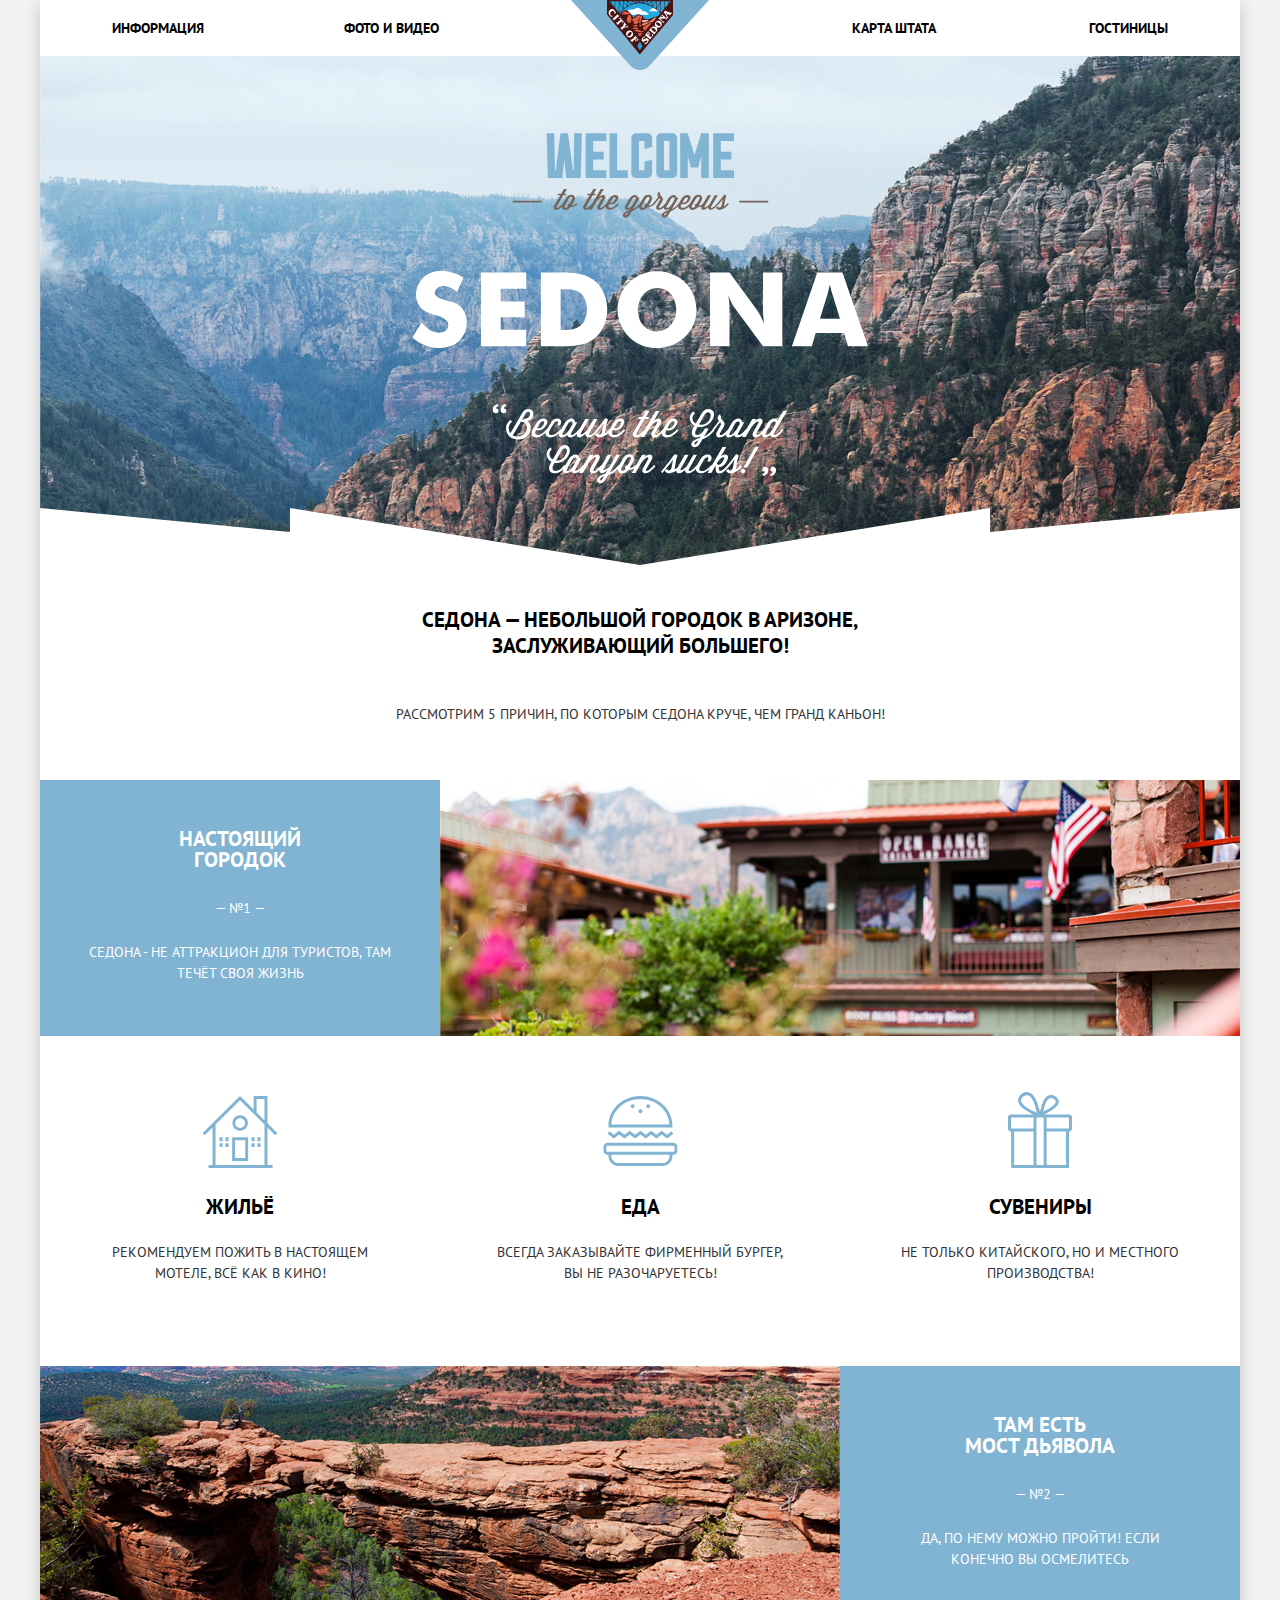
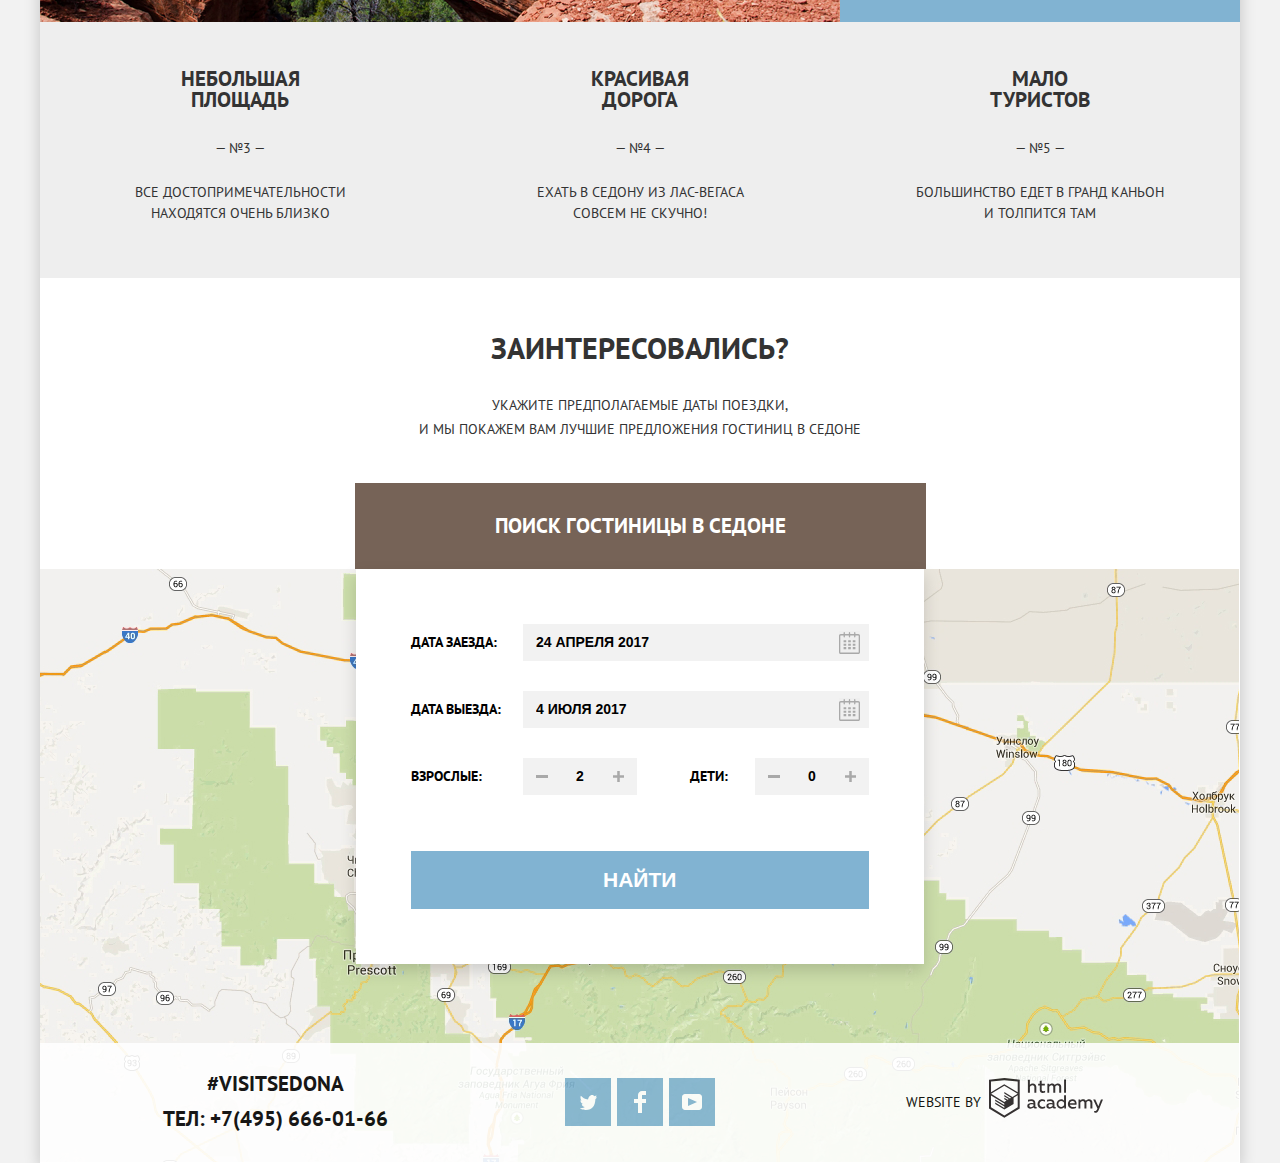
==== commit 3966bda9: "Finish hotel page" ====
--- a/index.html
+++ b/index.html
@@ -81,7 +81,7 @@
           <li class="feature__item feature__item--grey">
             <h3 class="feature__title">мало <br> туристов</h3>
             <p class="feature__text">— №5 —</p>
-            <p class="feature__text">большинство едет в гранд каньон и толпится там</p>
+            <p class="feature__text">большинство едет в гранд каньон <br> и толпится там</p>
           </li>
         </ol>
       </section>
--- a/css/style.css
+++ b/css/style.css
@@ -89,7 +89,8 @@
   margin: 0 auto;
   display: grid;
   grid-template-rows: auto 1fr auto;
-  box-shadow: 0px 5px 15px rgba(0, 1, 1, 0.2)
+  box-shadow: 0px 5px 15px rgba(0, 1, 1, 0.2);
+  background-color: var(--basic-white);
 }
 
 .inner-wrapper {
@@ -187,7 +188,7 @@
 /* Features */
 
 .features {
-  padding-top: 43px;
+  padding-top: 42px;
   background-color: var(--basic-white);
 }
 
@@ -202,7 +203,7 @@
 
 .feature__sub-slogan {
   margin: 0;
-  margin-bottom: 50px;
+  margin-bottom: 53px;
   line-height: 26px;
   text-align: center;
 }
@@ -244,7 +245,7 @@
 
 .feature__descr {
   padding-top: 48px;
-  padding-bottom: 54px;
+  padding-bottom: 52px;
 }
 
 .feature__title {
@@ -269,7 +270,7 @@
 }
 
 .feature__item--grey {
-  padding: 44px 69px 54px;
+  padding: 46px 69px 54px;
 }
 
 /* Advantages */
@@ -674,8 +675,8 @@
 .filters {
   display: grid;
   grid-template-columns: auto auto 1fr;
-  padding-top: 27px;
-  padding-bottom: 30px;
+  padding-top: 25px;
+  padding-bottom: 31px;
 }
 
 .filter__range-controls {
@@ -684,7 +685,7 @@
 }
 
 .filter__range-price {
-  width: 317px;
+  width: 100%;
   text-align: center;
 }
 
@@ -708,7 +709,7 @@
 }
 
 .filter__togglel--max {
-  left: 248px;
+  left: 253px;
 }
 
 .filter__toggle:hover {
@@ -717,7 +718,7 @@
 
 .filter__bar {
   height: 2px;
-  width: 78%;
+  width: 80%;
   background-color: var(--basic-white);
 }
 
@@ -772,7 +773,7 @@
 }
 
 .filter__field {
-  width: 264px;
+  width: 255px;
   margin: 0;
   padding: 0;
   border: none;
@@ -780,7 +781,7 @@
 }
 
 .filter__field--price {
-  width: 330px;
+  width: 317px;
 }
 
 .filter__title {
@@ -821,7 +822,7 @@
 
 .filter__list li {
   margin-bottom: 25px;
-  padding-left: 39px;
+  padding-left: 40px;
 }
 
 .filter__list li:last-child {
@@ -861,7 +862,7 @@
 
 .sort {
   padding-top: 29px;
-  padding-bottom: 31px;
+  padding-bottom: 32px;
   font-size: 12px;
   line-height: 18px;
   background-color: var(--basic-white);
@@ -977,7 +978,7 @@
 
 .hotel__item {
   padding-top: 24px;
-  padding-bottom: 34px;
+  padding-bottom: 30px;
   border-top: 1px solid var(--boder-grey-item);
 }
 
@@ -990,6 +991,7 @@
 }
 
 .hotel__image {
+  margin-top: 6px;
   margin-right: 30px;
 }
 
@@ -1000,7 +1002,7 @@
 
 .hotel__title {
   margin: 0;
-  margin-bottom: 7px;
+  margin-bottom: 4px;
   font-size: 21px;
   line-height: 26px;
   color: var(--basic-black);
@@ -1020,11 +1022,11 @@
 }
 
 .hotel__action {
-  margin-top: auto;
+  margin-top: 15px;
 }
 
 .hotel__action .button {
-  margin-right: 6px;
+  margin-right: 3px;
   padding: 4px 17px;
 }
 
@@ -1041,7 +1043,7 @@
 .hotel__rating::before {
   content: "";
   position: absolute;
-  top: -59px;
+  top: -64px;
   right: 0;
   height: 17px;
 }
@@ -1072,5 +1074,5 @@
 }
 
 .hotel__type {
-  width: 116px;
-}
+  width: 113px;
+}
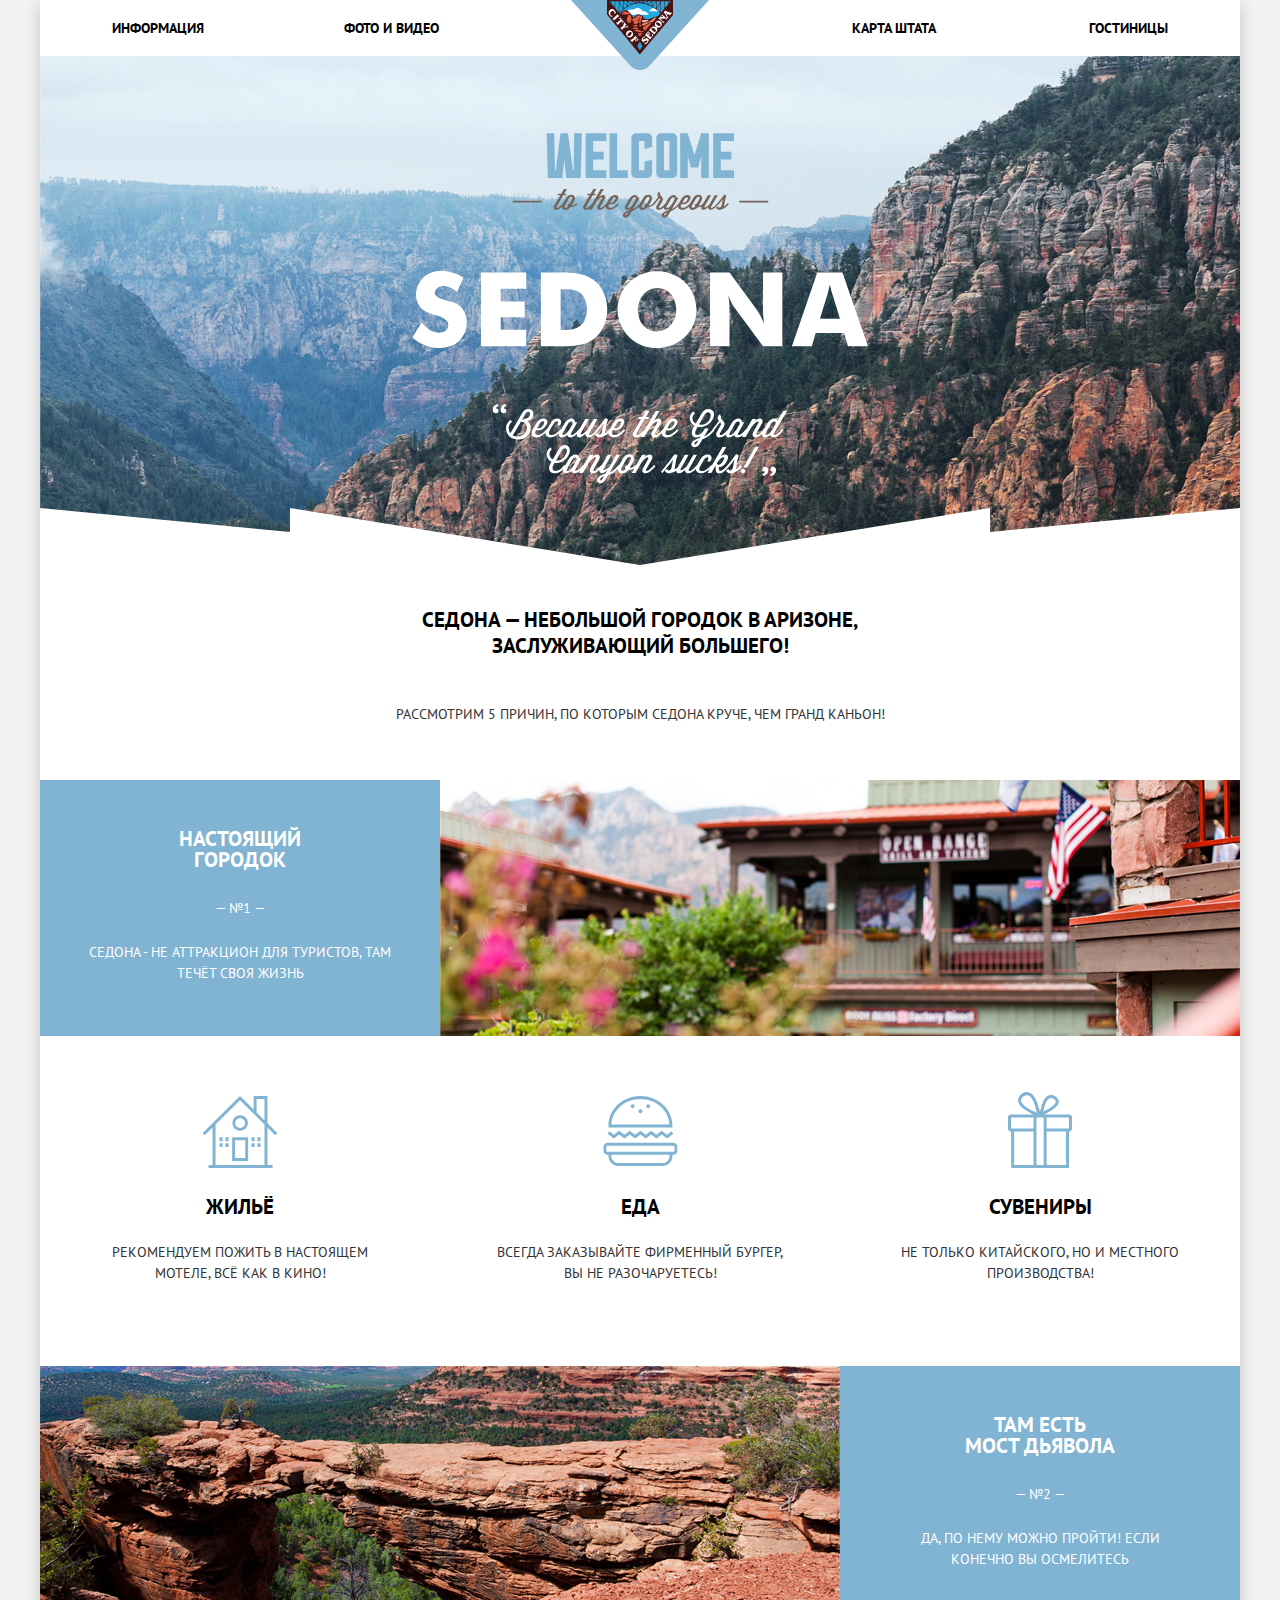
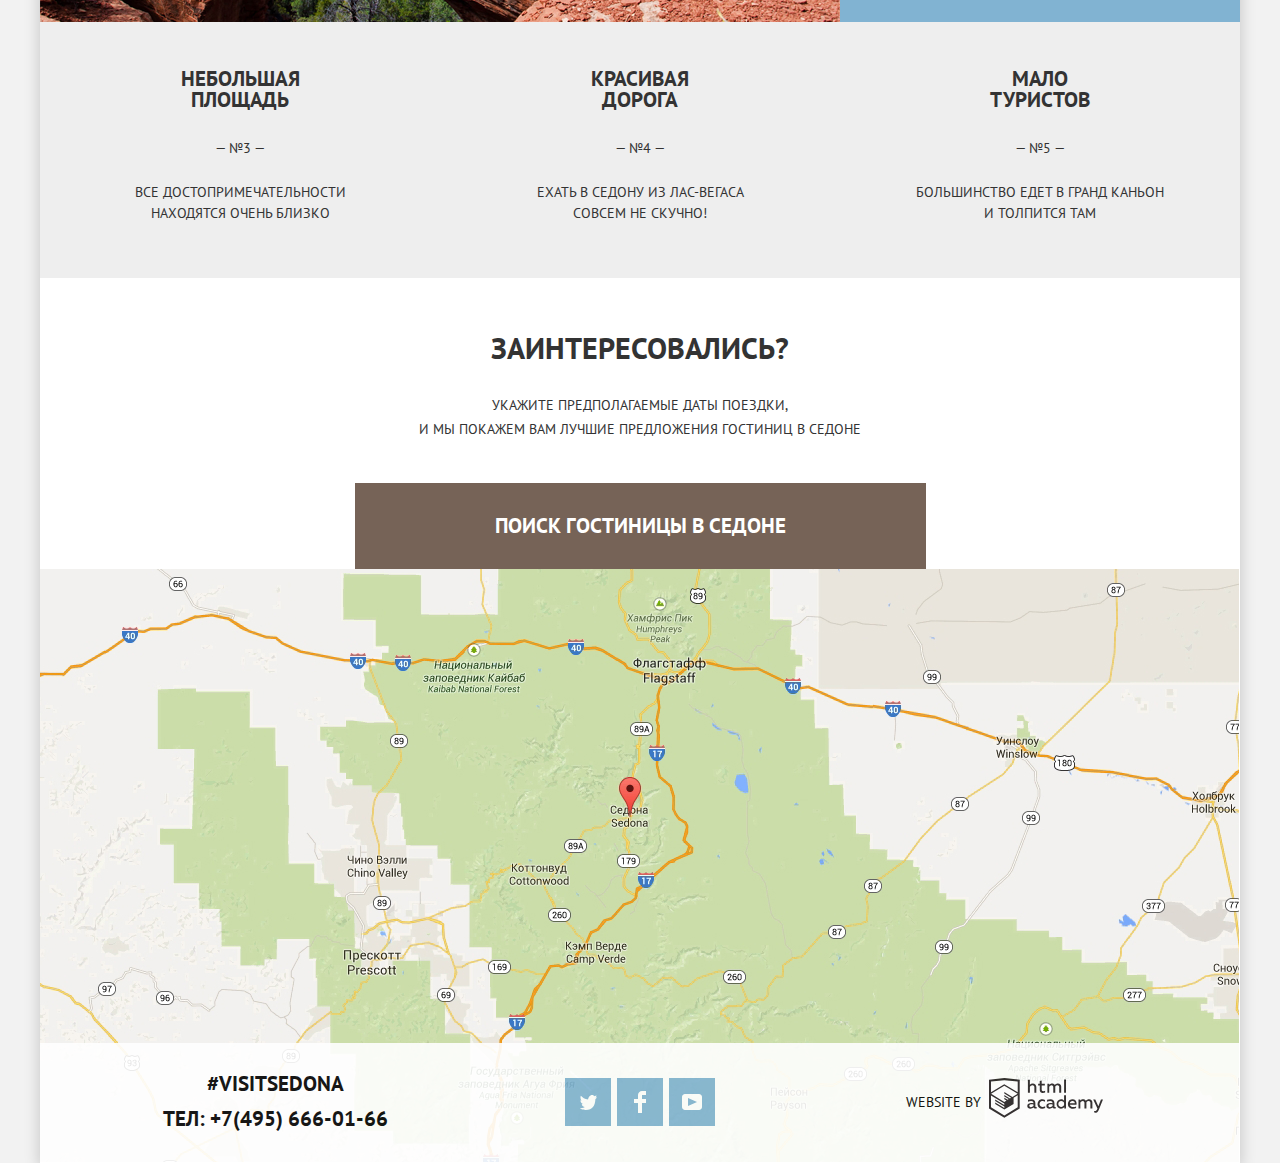
==== commit 9cb3eb86: "Animate pop-up and some fixes" ====
--- a/index.html
+++ b/index.html
@@ -203,6 +203,7 @@
       </div>
     </footer>
   </div>
+  <script src="js/main.js"></script>
 </body>
 
 </html>
--- a/css/style.css
+++ b/css/style.css
@@ -132,6 +132,8 @@
 
 .main-nav__item {
   width: 22%;
+  padding-top: 15px;
+  padding-bottom: 15px;
 }
 
 .main-nav__item:nth-child(4n + 2) {
@@ -148,10 +150,6 @@
 }
 
 .main-nav__link {
-  display: block;
-  width: 100%;
-  padding-top: 15px;
-  padding-bottom: 15px;
   color: var(--basic-black);
 }
 
@@ -188,8 +186,10 @@
 /* Features */
 
 .features {
+  position: relative;
   padding-top: 42px;
   background-color: var(--basic-white);
+  z-index: 2;
 }
 
 .feature__slogan {
@@ -341,6 +341,18 @@
   padding-top: 58px;
   background-color: var(--basic-white);
   text-align: center;
+  z-index: 1;
+}
+
+.search::before {
+  content: "";
+  position: absolute;
+  top: 0;
+  left: 0;
+  width: 100%;
+  height: 100%;
+  background-color: var(--basic-white);
+  z-index: -1;
 }
 
 .search__row input {
@@ -389,6 +401,33 @@
   box-shadow: 0px 7px 15px rgba(0, 1, 1, 0.15);
   transform: translateX(-50%);
   box-sizing: border-box;
+  z-index: -2;
+}
+
+.search__form--hide {
+  visibility: hidden;
+}
+
+.search__form--show {
+  animation-name: slideDown;
+  animation-duration: 1s;
+  animation-fill-mode: forwards;
+}
+
+.search__form--close {
+  animation-name: slideUp;
+  animation-duration: 1s;
+  animation-fill-mode: forwards;
+}
+
+@keyframes slideDown {
+  0% { transform: translate(-50%, -100%); }
+  100% { transform: translate(-50%, 0); }
+}
+
+@keyframes slideUp {
+  0% { transform: translate(-50%, 0); }
+  100% { transform: translate(-50%, -100%); }
 }
 
 .search__row {
